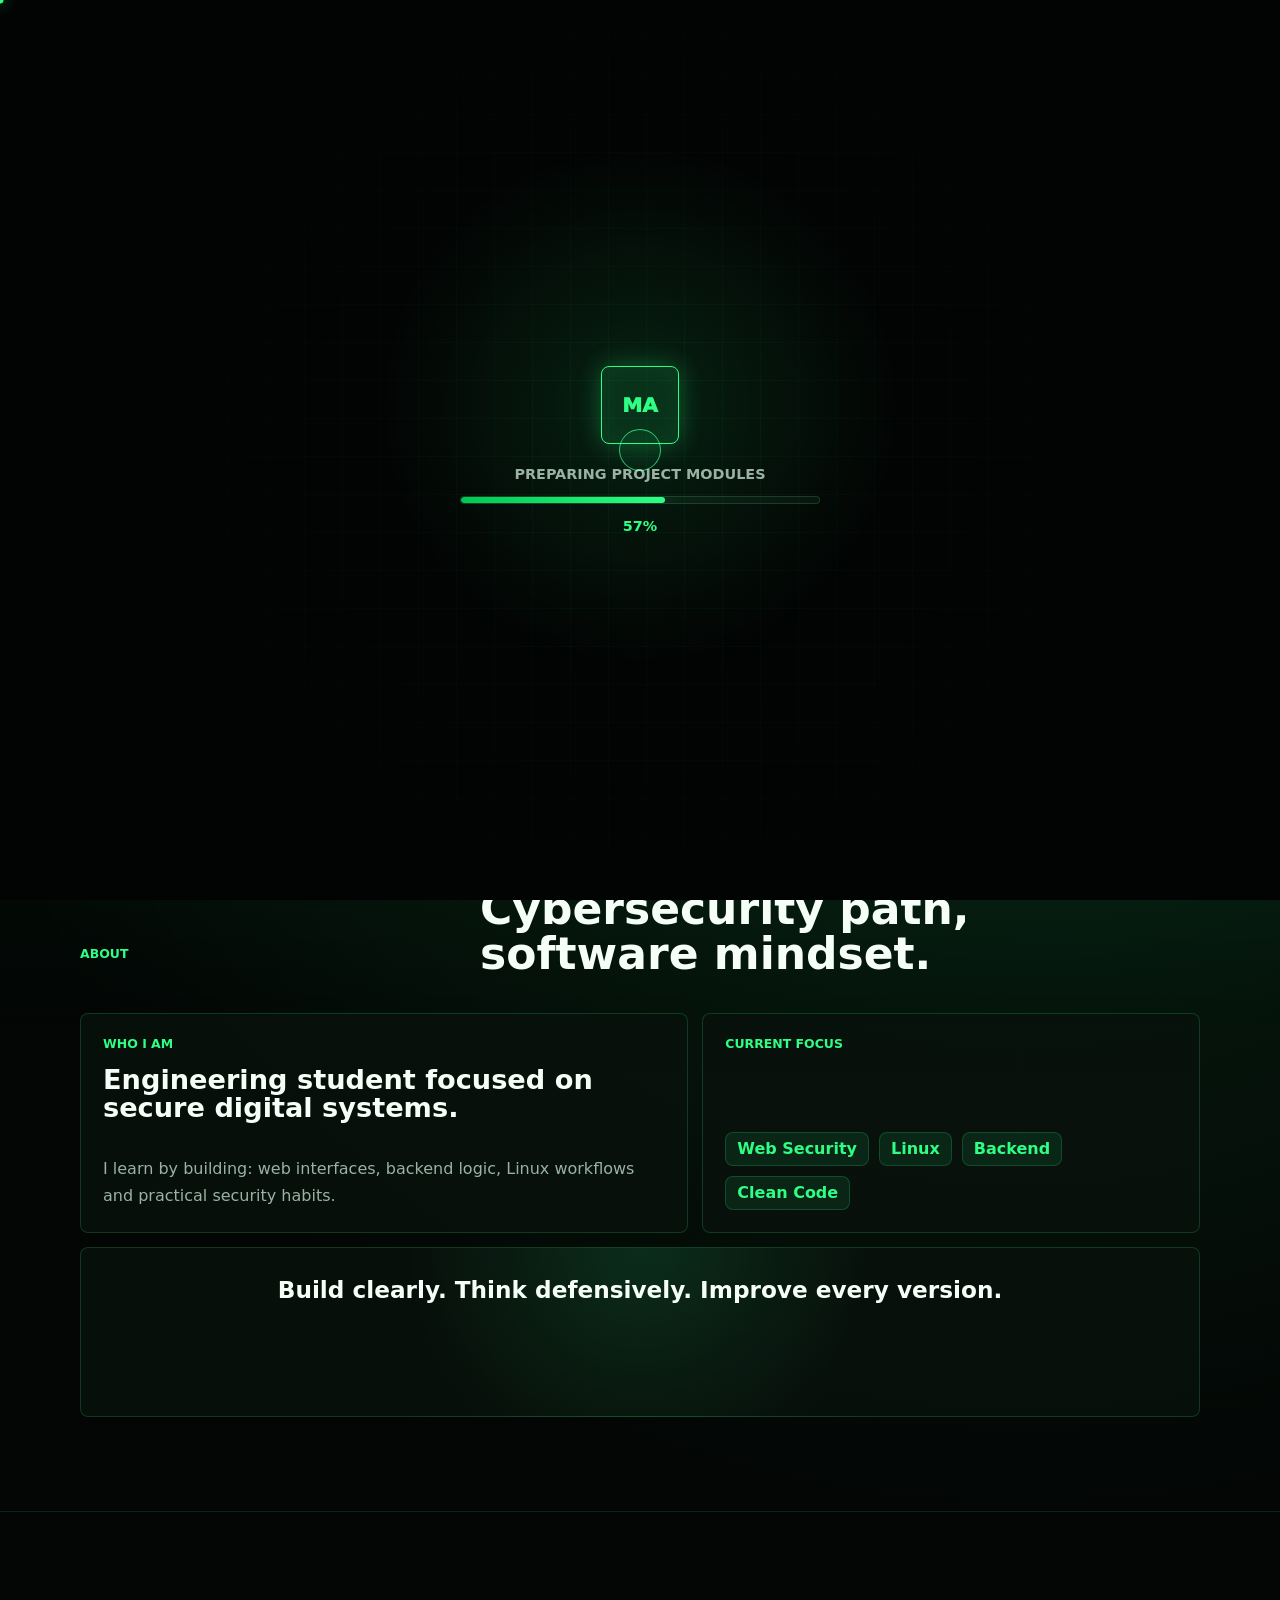
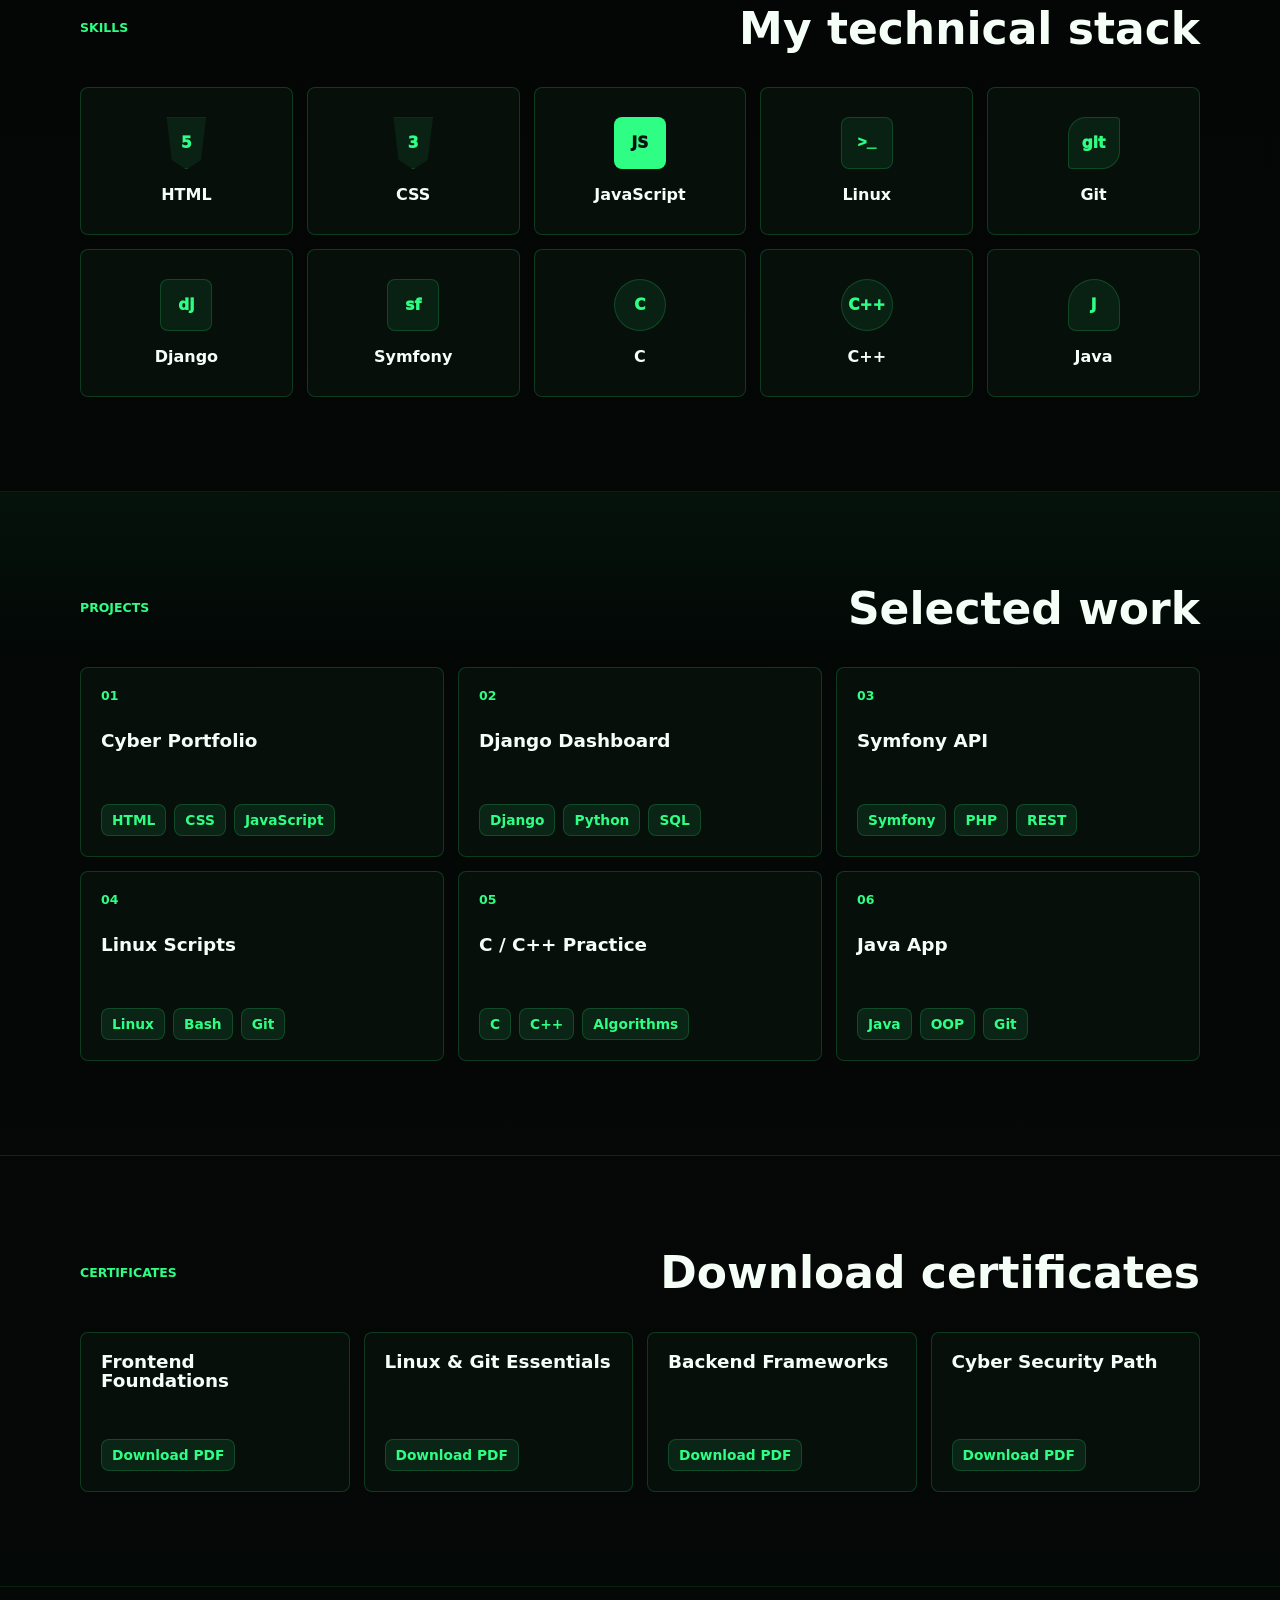
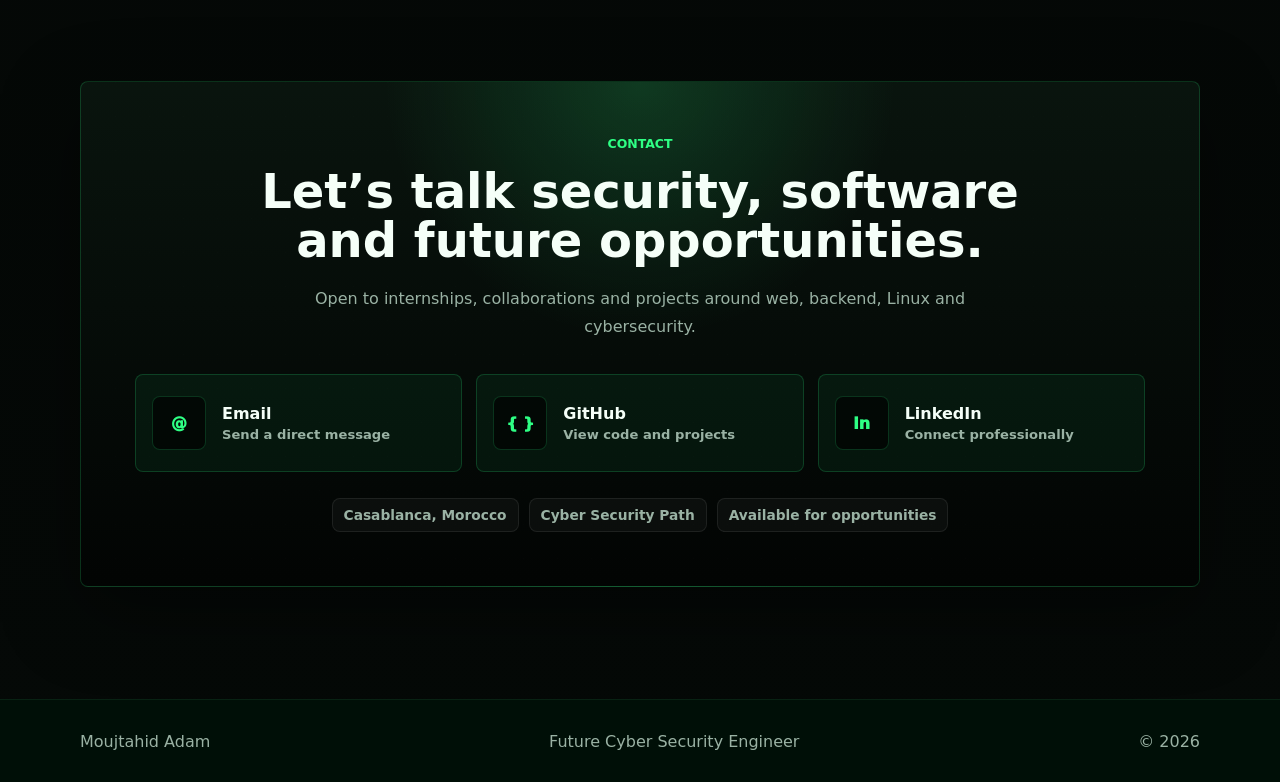
==== index.html @ da718312 "My final portfolio" ====
<!doctype html>
<html lang="en">
  <head>
    <meta charset="utf-8" />
    <meta name="viewport" content="width=device-width, initial-scale=1" />
    <title>Moujtahid Adam | Future Cyber Security Engineer</title>
    <meta
      name="description"
      content="Clean cyber security portfolio for Moujtahid Adam: skills, projects, certificates and contact."
    />
    <meta name="theme-color" content="#020403" />
    <meta property="og:title" content="Moujtahid Adam | Cyber Security Portfolio" />
    <meta
      property="og:description"
      content="Future Cyber Security Engineer focused on web, Linux, backend and clean code."
    />
    <meta property="og:type" content="website" />
    <link rel="preload" as="image" href="assets/profile-moujtahid-adam.png" />
    <link rel="stylesheet" href="styles.css" />
  </head>
  <body>
    <noscript><style>.loader,.cursor-dot,.cursor-ring{display:none}</style></noscript>
    <canvas class="matrix-bg" data-matrix-bg aria-hidden="true"></canvas>
    <canvas class="particle-bg" data-particle-bg aria-hidden="true"></canvas>

    <div class="loader" data-loader>
      <div class="loader-inner">
        <span class="loader-mark">MA</span>
        <p data-loader-message>Initializing secure interface</p>
        <div class="loader-bar" aria-hidden="true">
          <span data-loader-bar></span>
        </div>
        <strong data-loader-count>0%</strong>
      </div>
    </div>

    <div class="cursor-dot" data-cursor-dot aria-hidden="true"></div>
    <div class="cursor-ring" data-cursor-ring aria-hidden="true">
      <span data-cursor-text></span>
    </div>

    <a class="skip-link" href="#main">Skip to content</a>

    <header class="site-header" data-header>
      <nav class="nav shell" aria-label="Main navigation">
        <a class="brand" href="#top" aria-label="Moujtahid Adam home" data-cursor="Home">
          <span class="brand-mark">MA</span>
          <span>Moujtahid Adam</span>
        </a>

        <button
          class="nav-toggle"
          type="button"
          aria-label="Open menu"
          aria-controls="navigation"
          aria-expanded="false"
          data-nav-toggle
        >
          <span></span>
          <span></span>
          <span></span>
        </button>

        <div class="nav-links" id="navigation" data-nav-links>
          <a href="#about" data-cursor="Go">About</a>
          <a href="#skills" data-cursor="Go">Skills</a>
          <a href="#projects" data-cursor="Go">Projects</a>
          <a href="#certificates" data-cursor="Go">Certificates</a>
          <a href="#contact" data-cursor="Go">Contact</a>
        </div>
      </nav>
    </header>

    <main id="main">
      <section class="hero" id="top">
        <div class="hero-noise" aria-hidden="true"></div>
        <div class="shell hero-grid">
          <div class="hero-copy reveal">
            <p class="eyebrow">Cyber Security Portfolio</p>
            <h1>Moujtahid Adam</h1>
            <p class="hero-role">Future Cyber Security Engineer</p>
            <p class="hero-line">
              I build clean web systems and grow my skills in Linux, backend
              engineering and security.
            </p>

            <div class="hero-actions">
              <a class="button primary" href="#projects" data-cursor="View">View Projects</a>
              <a class="button ghost" href="#contact" data-cursor="Talk">Contact Me</a>
            </div>
          </div>

          <aside class="profile-card reveal" aria-label="Profile photo">
            <div class="photo-frame">
              <img
                src="assets/profile-moujtahid-adam.png"
                alt="Professional portrait of Moujtahid Adam"
              />
            </div>
            <div class="status-card">
              <span class="status-dot"></span>
              <span>Available for cyber & web opportunities</span>
            </div>
          </aside>
        </div>
      </section>

      <section class="section about-section" id="about">
        <div class="shell">
          <div class="section-head reveal">
            <p class="eyebrow">About</p>
            <h2>Cybersecurity path, software mindset.</h2>
          </div>

          <div class="about-grid">
            <article class="about-card reveal" data-cursor="About">
              <span class="about-kicker">Who I am</span>
              <h3>Engineering student focused on secure digital systems.</h3>
              <p>
                I learn by building: web interfaces, backend logic, Linux
                workflows and practical security habits.
              </p>
            </article>

            <article class="about-card reveal" data-cursor="Focus">
              <span class="about-kicker">Current focus</span>
              <div class="about-pills">
                <span>Web Security</span>
                <span>Linux</span>
                <span>Backend</span>
                <span>Clean Code</span>
              </div>
            </article>

            <article class="about-card quote-card reveal" data-cursor="Motto">
              <p>Build clearly. Think defensively. Improve every version.</p>
            </article>
          </div>
        </div>
      </section>

      <section class="section" id="skills">
        <div class="shell">
          <div class="section-head reveal">
            <p class="eyebrow">Skills</p>
            <h2>My technical stack</h2>
          </div>

          <div class="skills-grid">
            <article class="skill-card reveal" data-cursor="HTML">
              <span class="tech-icon shield">5</span>
              <strong>HTML</strong>
            </article>
            <article class="skill-card reveal" data-cursor="CSS">
              <span class="tech-icon shield">3</span>
              <strong>CSS</strong>
            </article>
            <article class="skill-card reveal" data-cursor="JS">
              <span class="tech-icon square">JS</span>
              <strong>JavaScript</strong>
            </article>
            <article class="skill-card reveal" data-cursor="Linux">
              <span class="tech-icon terminal">&gt;_</span>
              <strong>Linux</strong>
            </article>
            <article class="skill-card reveal" data-cursor="Git">
              <span class="tech-icon branch">git</span>
              <strong>Git</strong>
            </article>
            <article class="skill-card reveal" data-cursor="Django">
              <span class="tech-icon mono">dj</span>
              <strong>Django</strong>
            </article>
            <article class="skill-card reveal" data-cursor="Symfony">
              <span class="tech-icon mono">sf</span>
              <strong>Symfony</strong>
            </article>
            <article class="skill-card reveal" data-cursor="C">
              <span class="tech-icon circle">C</span>
              <strong>C</strong>
            </article>
            <article class="skill-card reveal" data-cursor="C++">
              <span class="tech-icon circle">C++</span>
              <strong>C++</strong>
            </article>
            <article class="skill-card reveal" data-cursor="Java">
              <span class="tech-icon cup">J</span>
              <strong>Java</strong>
            </article>
          </div>
        </div>
      </section>

      <section class="section projects-section" id="projects">
        <div class="shell">
          <div class="section-head reveal">
            <p class="eyebrow">Projects</p>
            <h2>Selected work</h2>
          </div>

          <div class="projects-grid">
            <article class="project-card reveal" data-cursor="Stack">
              <span class="project-number">01</span>
              <h3>Cyber Portfolio</h3>
              <div class="stack">
                <span>HTML</span>
                <span>CSS</span>
                <span>JavaScript</span>
              </div>
            </article>
            <article class="project-card reveal" data-cursor="Stack">
              <span class="project-number">02</span>
              <h3>Django Dashboard</h3>
              <div class="stack">
                <span>Django</span>
                <span>Python</span>
                <span>SQL</span>
              </div>
            </article>
            <article class="project-card reveal" data-cursor="Stack">
              <span class="project-number">03</span>
              <h3>Symfony API</h3>
              <div class="stack">
                <span>Symfony</span>
                <span>PHP</span>
                <span>REST</span>
              </div>
            </article>
            <article class="project-card reveal" data-cursor="Stack">
              <span class="project-number">04</span>
              <h3>Linux Scripts</h3>
              <div class="stack">
                <span>Linux</span>
                <span>Bash</span>
                <span>Git</span>
              </div>
            </article>
            <article class="project-card reveal" data-cursor="Stack">
              <span class="project-number">05</span>
              <h3>C / C++ Practice</h3>
              <div class="stack">
                <span>C</span>
                <span>C++</span>
                <span>Algorithms</span>
              </div>
            </article>
            <article class="project-card reveal" data-cursor="Stack">
              <span class="project-number">06</span>
              <h3>Java App</h3>
              <div class="stack">
                <span>Java</span>
                <span>OOP</span>
                <span>Git</span>
              </div>
            </article>
          </div>
        </div>
      </section>

      <section class="section" id="certificates">
        <div class="shell">
          <div class="section-head reveal">
            <p class="eyebrow">Certificates</p>
            <h2>Download certificates</h2>
          </div>

          <div class="cert-grid">
            <article class="cert-card reveal">
              <h3>Frontend Foundations</h3>
              <a download href="certificates/frontend-foundations.pdf" data-cursor="PDF">Download PDF</a>
            </article>
            <article class="cert-card reveal">
              <h3>Linux & Git Essentials</h3>
              <a download href="certificates/linux-git-essentials.pdf" data-cursor="PDF">Download PDF</a>
            </article>
            <article class="cert-card reveal">
              <h3>Backend Frameworks</h3>
              <a download href="certificates/backend-frameworks.pdf" data-cursor="PDF">Download PDF</a>
            </article>
            <article class="cert-card reveal">
              <h3>Cyber Security Path</h3>
              <a download href="certificates/cyber-security-path.pdf" data-cursor="PDF">Download PDF</a>
            </article>
          </div>
        </div>
      </section>

      <section class="section contact-section" id="contact">
        <div class="shell">
          <div class="contact-shell reveal">
            <p class="eyebrow">Contact</p>
            <h2>Let’s talk security, software and future opportunities.</h2>
            <p class="contact-text">
              Open to internships, collaborations and projects around web,
              backend, Linux and cybersecurity.
            </p>

            <div class="contact-actions">
              <a class="contact-action" href="mailto:moujtahid.adam@example.com" data-cursor="Mail">
                <span class="contact-icon" aria-hidden="true">@</span>
                <span>
                  Email
                  <small>Send a direct message</small>
                </span>
              </a>
              <a class="contact-action" href="https://github.com/" target="_blank" rel="noreferrer" data-cursor="GitHub">
                <span class="contact-icon" aria-hidden="true">{ }</span>
                <span>
                  GitHub
                  <small>View code and projects</small>
                </span>
              </a>
              <a class="contact-action" href="https://www.linkedin.com/" target="_blank" rel="noreferrer" data-cursor="LinkedIn">
                <span class="contact-icon" aria-hidden="true">in</span>
                <span>
                  LinkedIn
                  <small>Connect professionally</small>
                </span>
              </a>
            </div>

            <div class="contact-notes">
              <span>Casablanca, Morocco</span>
              <span>Cyber Security Path</span>
              <span>Available for opportunities</span>
            </div>
          </div>
        </div>
      </section>
    </main>

    <footer class="footer">
      <div class="shell footer-inner">
        <span>Moujtahid Adam</span>
        <span>Future Cyber Security Engineer</span>
        <span>© <span data-year></span></span>
      </div>
    </footer>

    <script src="script.js"></script>
  </body>
</html>
---- styles.css ----
:root {
  color-scheme: dark;
  --bg: #020403;
  --bg-2: #050907;
  --panel: rgba(9, 18, 13, 0.8);
  --panel-2: rgba(11, 24, 16, 0.95);
  --text: #f5fff8;
  --muted: #9ab2a4;
  --green: #2eff84;
  --green-2: #00c853;
  --line: rgba(46, 255, 132, 0.18);
  --soft: rgba(46, 255, 132, 0.09);
  --radius: 8px;
  --shadow: 0 24px 80px rgba(0, 0, 0, 0.42);
}

* {
  box-sizing: border-box;
}

html {
  scroll-behavior: smooth;
}

body {
  margin: 0;
  font-family:
    Inter, ui-sans-serif, system-ui, -apple-system, BlinkMacSystemFont, "Segoe UI",
    sans-serif;
  background:
    radial-gradient(circle at 80% 10%, rgba(46, 255, 132, 0.14), transparent 30%),
    linear-gradient(180deg, var(--bg), var(--bg-2));
  color: var(--text);
  letter-spacing: 0;
}

body.is-loading {
  overflow: hidden;
}

body.nav-open {
  overflow: hidden;
}

body::before {
  content: "";
  position: fixed;
  inset: 0;
  z-index: -1;
  background:
    linear-gradient(rgba(46, 255, 132, 0.03) 1px, transparent 1px),
    linear-gradient(90deg, rgba(46, 255, 132, 0.03) 1px, transparent 1px);
  background-size: 48px 48px;
  mask-image: linear-gradient(180deg, black, transparent 80%);
}

.matrix-bg,
.particle-bg {
  position: fixed;
  inset: 0;
  width: 100%;
  height: 100%;
  pointer-events: none;
}

.matrix-bg {
  z-index: -3;
  opacity: 0.2;
}

.particle-bg {
  z-index: -2;
  opacity: 0.48;
}

body::after {
  content: "";
  position: fixed;
  inset: 0;
  z-index: 20;
  pointer-events: none;
  background: linear-gradient(
    to bottom,
    transparent 0%,
    rgba(46, 255, 132, 0.032) 50%,
    transparent 100%
  );
  background-size: 100% 7px;
  opacity: 0.28;
  animation: pageScan 9s linear infinite;
}

img {
  display: block;
  max-width: 100%;
}

a {
  color: inherit;
  text-decoration: none;
}

button,
input,
textarea {
  font: inherit;
}

button {
  cursor: pointer;
}

.loader {
  position: fixed;
  inset: 0;
  z-index: 200;
  display: grid;
  place-items: center;
  background:
    radial-gradient(circle at 50% 45%, rgba(46, 255, 132, 0.12), transparent 32%),
    #020403;
  transition:
    opacity 620ms ease,
    visibility 620ms ease,
    transform 620ms ease;
}

.loader::before {
  content: "";
  position: absolute;
  inset: 0;
  background:
    linear-gradient(rgba(46, 255, 132, 0.045) 1px, transparent 1px),
    linear-gradient(90deg, rgba(46, 255, 132, 0.045) 1px, transparent 1px);
  background-size: 38px 38px;
  mask-image: radial-gradient(circle, black 0%, transparent 72%);
}

.loader-inner {
  position: relative;
  width: min(360px, calc(100% - 40px));
  display: grid;
  justify-items: center;
  gap: 14px;
  color: var(--text);
}

.loader-mark {
  width: 78px;
  height: 78px;
  display: grid;
  place-items: center;
  border: 1px solid var(--green);
  border-radius: var(--radius);
  color: var(--green);
  background: rgba(46, 255, 132, 0.08);
  box-shadow:
    0 0 24px rgba(46, 255, 132, 0.28),
    inset 0 0 28px rgba(46, 255, 132, 0.08);
  font-size: 1.25rem;
  font-weight: 950;
}

.loader-inner p {
  margin: 8px 0 0;
  color: var(--muted);
  font-size: 0.9rem;
  font-weight: 800;
  text-transform: uppercase;
}

.loader-bar {
  width: 100%;
  height: 8px;
  overflow: hidden;
  border: 1px solid var(--line);
  border-radius: 99px;
  background: rgba(255, 255, 255, 0.04);
}

.loader-bar span {
  width: 0;
  height: 100%;
  display: block;
  border-radius: inherit;
  background: linear-gradient(90deg, var(--green-2), var(--green));
  box-shadow: 0 0 24px rgba(46, 255, 132, 0.42);
  transition: width 120ms ease;
}

.loader-inner strong {
  color: var(--green);
  font-size: 0.9rem;
}

body.is-loaded .loader {
  opacity: 0;
  visibility: hidden;
  transform: translateY(-14px);
  pointer-events: none;
}

.cursor-dot,
.cursor-ring {
  position: fixed;
  left: 0;
  top: 0;
  z-index: 220;
  pointer-events: none;
  opacity: 0;
  transform: translate(-50%, -50%);
}

.cursor-dot {
  width: 7px;
  height: 7px;
  border-radius: 50%;
  background: var(--green);
  box-shadow: 0 0 16px rgba(46, 255, 132, 0.74);
}

.cursor-ring {
  width: 42px;
  height: 42px;
  display: grid;
  place-items: center;
  border: 1px solid rgba(46, 255, 132, 0.72);
  border-radius: 50%;
  color: #001006;
  background: rgba(46, 255, 132, 0.04);
  mix-blend-mode: screen;
  transition:
    width 180ms ease,
    height 180ms ease,
    background 180ms ease,
    opacity 180ms ease;
}

.cursor-trail {
  position: fixed;
  z-index: 219;
  width: 10px;
  height: 10px;
  border-radius: 50%;
  background: rgba(46, 255, 132, 0.22);
  pointer-events: none;
  transform: translate(-50%, -50%);
  animation: cursorTrail 620ms linear forwards;
}

.cursor-ring span {
  opacity: 0;
  color: var(--green);
  font-size: 0.62rem;
  font-weight: 950;
  text-transform: uppercase;
}

body.cursor-ready .cursor-dot,
body.cursor-ready .cursor-ring {
  opacity: 1;
}

body.cursor-active .cursor-ring {
  width: 72px;
  height: 72px;
  background: rgba(46, 255, 132, 0.09);
}

body.cursor-active .cursor-ring span {
  opacity: 1;
}

body.cursor-hidden .cursor-dot,
body.cursor-hidden .cursor-ring {
  opacity: 0;
}

.skip-link {
  position: fixed;
  top: 14px;
  left: 14px;
  z-index: 100;
  transform: translateY(-150%);
  border: 1px solid var(--green);
  border-radius: var(--radius);
  background: var(--green);
  color: #001006;
  padding: 10px 14px;
  font-weight: 800;
}

.skip-link:focus {
  transform: translateY(0);
}

.shell {
  width: min(1120px, calc(100% - 40px));
  margin: 0 auto;
}

.site-header {
  position: fixed;
  inset: 0 0 auto;
  z-index: 50;
  border-bottom: 1px solid transparent;
  transition:
    background 180ms ease,
    border-color 180ms ease,
    backdrop-filter 180ms ease;
}

.site-header.scrolled {
  border-color: var(--line);
  background: rgba(2, 4, 3, 0.82);
  backdrop-filter: blur(16px);
}

.nav {
  min-height: 72px;
  display: flex;
  align-items: center;
  justify-content: space-between;
  gap: 24px;
}

.brand {
  display: inline-flex;
  align-items: center;
  gap: 10px;
  position: relative;
  z-index: 60;
  font-weight: 900;
}

.brand-mark {
  width: 42px;
  height: 42px;
  display: inline-grid;
  place-items: center;
  border: 1px solid var(--green);
  border-radius: var(--radius);
  color: var(--green);
  background: var(--soft);
  box-shadow: 0 0 28px rgba(46, 255, 132, 0.18);
}

.nav-links {
  display: flex;
  align-items: center;
  gap: 24px;
  position: relative;
  z-index: 60;
  color: var(--muted);
  font-size: 0.94rem;
}

.nav-links a {
  min-height: 38px;
  display: inline-flex;
  align-items: center;
  border-bottom: 1px solid transparent;
}

.nav-links a:hover,
.nav-links a.active {
  color: var(--green);
  border-color: var(--green);
}

.nav-toggle {
  display: none;
  position: relative;
  z-index: 70;
  width: 44px;
  height: 44px;
  border: 1px solid var(--line);
  border-radius: var(--radius);
  background: var(--soft);
}

.nav-toggle span {
  width: 18px;
  height: 2px;
  display: block;
  margin: 4px auto;
  background: var(--green);
  transition:
    transform 180ms ease,
    opacity 180ms ease;
}

.nav-toggle[aria-expanded="true"] span:nth-child(1) {
  transform: translateY(6px) rotate(45deg);
}

.nav-toggle[aria-expanded="true"] span:nth-child(2) {
  opacity: 0;
}

.nav-toggle[aria-expanded="true"] span:nth-child(3) {
  transform: translateY(-6px) rotate(-45deg);
}

.hero {
  position: relative;
  min-height: 88svh;
  display: flex;
  align-items: center;
  overflow: hidden;
  border-bottom: 1px solid var(--line);
}

.hero-noise {
  position: absolute;
  inset: 0;
  background:
    linear-gradient(115deg, rgba(46, 255, 132, 0.09), transparent 36%),
    repeating-linear-gradient(
      90deg,
      rgba(46, 255, 132, 0.035) 0,
      rgba(46, 255, 132, 0.035) 1px,
      transparent 1px,
      transparent 90px
    );
  pointer-events: none;
}

.hero-grid {
  position: relative;
  display: grid;
  grid-template-columns: minmax(0, 1fr) minmax(300px, 420px);
  align-items: center;
  gap: 62px;
  padding: 116px 0 58px;
}

.eyebrow {
  margin: 0 0 16px;
  color: var(--green);
  font-size: 0.78rem;
  font-weight: 900;
  text-transform: uppercase;
}

h1,
h2,
h3,
p {
  overflow-wrap: anywhere;
}

h1,
h2,
h3 {
  margin: 0;
  line-height: 1.03;
  letter-spacing: 0;
}

h1 {
  max-width: 760px;
  font-size: 5rem;
  font-weight: 950;
}

h2 {
  max-width: 720px;
  font-size: 2.75rem;
}

h3 {
  font-size: 1.15rem;
}

.hero-role {
  margin: 14px 0 0;
  color: var(--green);
  font-size: 1.45rem;
  font-weight: 900;
}

.hero-line {
  max-width: 590px;
  margin: 24px 0 0;
  color: var(--muted);
  font-size: 1.08rem;
  line-height: 1.72;
}

.hero-actions {
  display: flex;
  flex-wrap: wrap;
  gap: 12px;
  margin-top: 34px;
}

.button {
  min-height: 48px;
  display: inline-flex;
  align-items: center;
  justify-content: center;
  border: 1px solid var(--line);
  border-radius: var(--radius);
  padding: 0 18px;
  font-weight: 900;
  transition:
    transform 180ms ease,
    border-color 180ms ease,
    box-shadow 180ms ease;
}

.button:hover {
  transform: translateY(-2px);
  box-shadow: 0 0 26px rgba(46, 255, 132, 0.22);
}

.button.primary {
  border-color: var(--green);
  background: var(--green);
  color: #001006;
}

.button.ghost {
  color: var(--green);
  background: var(--soft);
}

.profile-card {
  position: relative;
}

.photo-frame {
  position: relative;
  overflow: hidden;
  border: 1px solid rgba(46, 255, 132, 0.32);
  border-radius: var(--radius);
  background: var(--panel);
  box-shadow: var(--shadow);
  aspect-ratio: 1 / 1.1;
}

.photo-frame::after {
  content: "";
  position: absolute;
  inset: 0;
  background: linear-gradient(180deg, transparent, rgba(46, 255, 132, 0.09));
  mix-blend-mode: screen;
  pointer-events: none;
}

.photo-frame::before {
  content: "";
  position: absolute;
  inset: -40% 0 auto;
  height: 36%;
  background: linear-gradient(180deg, transparent, rgba(46, 255, 132, 0.28), transparent);
  transform: translateY(-100%);
  animation: scanPhoto 5s ease-in-out infinite;
  pointer-events: none;
}

.photo-frame img {
  width: 100%;
  height: 100%;
  object-fit: cover;
}

.status-card {
  min-height: 54px;
  display: flex;
  align-items: center;
  gap: 10px;
  width: min(92%, 360px);
  margin: -28px auto 0;
  position: relative;
  border: 1px solid var(--line);
  border-radius: var(--radius);
  background: rgba(2, 4, 3, 0.9);
  color: var(--muted);
  padding: 0 14px;
  backdrop-filter: blur(14px);
}

.status-dot {
  width: 10px;
  height: 10px;
  flex: 0 0 auto;
  border-radius: 50%;
  background: var(--green);
  box-shadow: 0 0 18px var(--green);
}

.section {
  padding: 94px 0;
  border-bottom: 1px solid rgba(46, 255, 132, 0.1);
}

.about-section {
  background: linear-gradient(180deg, rgba(46, 255, 132, 0.035), transparent 34%);
}

.section-head {
  display: flex;
  align-items: end;
  justify-content: space-between;
  gap: 28px;
  margin-bottom: 36px;
}

.about-grid {
  display: grid;
  grid-template-columns: 1.1fr 0.9fr;
  gap: 14px;
}

.about-card {
  min-height: 220px;
  display: flex;
  flex-direction: column;
  justify-content: space-between;
  border: 1px solid var(--line);
  border-radius: var(--radius);
  background: var(--panel);
  padding: 22px;
  position: relative;
  overflow: hidden;
  transition:
    transform 180ms ease,
    border-color 180ms ease,
    background 180ms ease;
}

.about-card:hover {
  transform: translateY(-4px);
  border-color: rgba(46, 255, 132, 0.48);
  background: var(--panel-2);
}

.about-card::before {
  content: "";
  position: absolute;
  inset: 0;
  background: linear-gradient(135deg, rgba(46, 255, 132, 0.13), transparent 52%);
  opacity: 0;
  transition: opacity 180ms ease;
}

.about-card:hover::before {
  opacity: 1;
}

.about-card > * {
  position: relative;
  z-index: 1;
}

.about-kicker {
  color: var(--green);
  font-size: 0.78rem;
  font-weight: 900;
  text-transform: uppercase;
}

.about-card h3 {
  max-width: 620px;
  font-size: 1.7rem;
}

.about-card p {
  margin: 18px 0 0;
  color: var(--muted);
  line-height: 1.7;
}

.about-pills {
  display: flex;
  flex-wrap: wrap;
  gap: 10px;
}

.about-pills span {
  min-height: 34px;
  display: inline-flex;
  align-items: center;
  border: 1px solid var(--line);
  border-radius: var(--radius);
  padding: 0 11px;
  color: var(--green);
  background: var(--soft);
  font-weight: 800;
}

.quote-card {
  min-height: 170px;
  grid-column: 1 / -1;
  align-items: center;
  text-align: center;
  background:
    radial-gradient(circle at top, rgba(46, 255, 132, 0.12), transparent 40%),
    var(--panel);
}

.quote-card p {
  max-width: 760px;
  margin: 0;
  color: var(--text);
  font-size: 1.45rem;
  font-weight: 900;
}

.skills-grid {
  display: grid;
  grid-template-columns: repeat(5, 1fr);
  gap: 14px;
}

.skill-card {
  min-height: 148px;
  display: grid;
  align-content: center;
  justify-items: center;
  gap: 16px;
  border: 1px solid var(--line);
  border-radius: var(--radius);
  background: var(--panel);
  position: relative;
  overflow: hidden;
  transition:
    transform 180ms ease,
    border-color 180ms ease,
    background 180ms ease;
}

.skill-card::before,
.project-card::before,
.cert-card::before {
  content: "";
  position: absolute;
  inset: 0;
  background: linear-gradient(135deg, rgba(46, 255, 132, 0.14), transparent 46%);
  opacity: 0;
  transition: opacity 180ms ease;
}

.skill-card > *,
.project-card > *,
.cert-card > * {
  position: relative;
  z-index: 1;
}

.skill-card:hover {
  transform: translateY(-4px);
  border-color: rgba(46, 255, 132, 0.48);
  background: var(--panel-2);
}

.skill-card:hover::before,
.project-card:hover::before,
.cert-card:hover::before {
  opacity: 1;
}

.tech-icon {
  width: 52px;
  height: 52px;
  display: inline-grid;
  place-items: center;
  border: 1px solid var(--line);
  border-radius: var(--radius);
  color: var(--green);
  background: rgba(46, 255, 132, 0.08);
  font-weight: 950;
  font-size: 0.96rem;
}

.tech-icon.shield {
  clip-path: polygon(12% 0, 88% 0, 78% 82%, 50% 100%, 22% 82%);
  border-radius: 0;
}

.tech-icon.square {
  color: #0c130f;
  background: var(--green);
}

.tech-icon.terminal {
  font-family: ui-monospace, SFMono-Regular, Menlo, Monaco, Consolas, monospace;
}

.tech-icon.branch {
  border-radius: 18px 4px 18px 4px;
}

.tech-icon.circle {
  border-radius: 50%;
}

.tech-icon.cup {
  border-radius: 50% 50% 8px 8px;
}

.projects-section {
  background: linear-gradient(180deg, rgba(46, 255, 132, 0.05), transparent 28%);
}

.projects-grid {
  display: grid;
  grid-template-columns: repeat(3, 1fr);
  gap: 14px;
}

.project-card,
.cert-card,
.contact-form {
  border: 1px solid var(--line);
  border-radius: var(--radius);
  background: var(--panel);
}

.project-card {
  min-height: 190px;
  display: flex;
  flex-direction: column;
  justify-content: space-between;
  position: relative;
  overflow: hidden;
  padding: 20px;
  transition:
    transform 180ms ease,
    border-color 180ms ease,
    background 180ms ease;
}

.project-card:hover,
.cert-card:hover {
  transform: translateY(-4px);
  border-color: rgba(46, 255, 132, 0.48);
  background: var(--panel-2);
}

.project-number {
  color: var(--green);
  font-size: 0.78rem;
  font-weight: 900;
}

.stack {
  display: flex;
  flex-wrap: wrap;
  gap: 8px;
  margin-top: 24px;
}

.stack span,
.contact-links a,
.cert-card a {
  min-height: 32px;
  display: inline-flex;
  align-items: center;
  border: 1px solid var(--line);
  border-radius: var(--radius);
  padding: 0 10px;
  color: var(--green);
  background: var(--soft);
  font-size: 0.86rem;
  font-weight: 800;
}

.cert-grid {
  display: grid;
  grid-template-columns: repeat(4, 1fr);
  gap: 14px;
}

.cert-card {
  min-height: 160px;
  display: flex;
  flex-direction: column;
  justify-content: space-between;
  position: relative;
  overflow: hidden;
  padding: 20px;
  transition:
    transform 180ms ease,
    border-color 180ms ease,
    background 180ms ease;
}

.cert-card a {
  width: fit-content;
}

.contact-section {
  padding-bottom: 112px;
}

.contact-shell {
  position: relative;
  overflow: hidden;
  border: 1px solid var(--line);
  border-radius: var(--radius);
  background:
    radial-gradient(circle at top center, rgba(46, 255, 132, 0.16), transparent 34%),
    linear-gradient(180deg, rgba(10, 22, 15, 0.92), rgba(2, 4, 3, 0.96));
  box-shadow: var(--shadow);
  padding: 54px;
  text-align: center;
}

.contact-shell::before {
  content: "";
  position: absolute;
  inset: 0;
  background:
    linear-gradient(90deg, rgba(255, 255, 255, 0.035) 1px, transparent 1px),
    linear-gradient(rgba(255, 255, 255, 0.035) 1px, transparent 1px);
  background-size: 34px 34px;
  opacity: 0.18;
  pointer-events: none;
}

.contact-shell > * {
  position: relative;
  z-index: 1;
}

.contact-shell h2 {
  margin: 0 auto;
  max-width: 820px;
  font-size: 3rem;
}

.contact-text {
  max-width: 680px;
  margin: 20px auto 0;
  color: var(--muted);
  line-height: 1.72;
}

.contact-actions {
  display: grid;
  grid-template-columns: repeat(3, 1fr);
  gap: 14px;
  margin-top: 34px;
}

.contact-action {
  min-height: 98px;
  display: flex;
  align-items: center;
  gap: 16px;
  border: 1px solid var(--line);
  border-radius: var(--radius);
  background: rgba(46, 255, 132, 0.06);
  padding: 16px;
  text-align: left;
  transition:
    transform 180ms ease,
    border-color 180ms ease,
    background 180ms ease;
}

.contact-action:hover {
  transform: translateY(-4px);
  border-color: rgba(46, 255, 132, 0.48);
  background: rgba(46, 255, 132, 0.12);
}

.contact-icon {
  width: 54px;
  height: 54px;
  flex: 0 0 auto;
  display: grid;
  place-items: center;
  border: 1px solid var(--line);
  border-radius: var(--radius);
  color: var(--green);
  background: rgba(2, 4, 3, 0.78);
  font-weight: 950;
}

.contact-action span:last-child {
  display: grid;
  gap: 4px;
  color: var(--text);
  font-weight: 900;
}

.contact-action small {
  color: var(--muted);
  font-size: 0.82rem;
  font-weight: 700;
}

.contact-notes {
  display: flex;
  flex-wrap: wrap;
  justify-content: center;
  gap: 10px;
  margin-top: 26px;
}

.contact-notes span {
  min-height: 34px;
  display: inline-flex;
  align-items: center;
  border: 1px solid rgba(255, 255, 255, 0.08);
  border-radius: var(--radius);
  padding: 0 11px;
  color: var(--muted);
  background: rgba(255, 255, 255, 0.035);
  font-size: 0.86rem;
  font-weight: 800;
}

.footer {
  color: var(--muted);
  background: #000f07;
}

.footer-inner {
  min-height: 82px;
  display: flex;
  align-items: center;
  justify-content: space-between;
  gap: 18px;
}

.reveal {
  opacity: 1;
  transform: none;
}

.js .reveal {
  opacity: 0;
  transform: translateY(26px);
  filter: blur(8px);
  transition:
    opacity 520ms ease,
    transform 520ms ease,
    filter 520ms ease;
}

.js .reveal.is-visible {
  opacity: 1;
  transform: translateY(0);
  filter: blur(0);
}

@keyframes scanPhoto {
  0%,
  58% {
    transform: translateY(-120%);
  }
  74% {
    transform: translateY(360%);
  }
  100% {
    transform: translateY(360%);
  }
}

@keyframes pageScan {
  from {
    transform: translateY(-100%);
  }
  to {
    transform: translateY(100%);
  }
}

@keyframes cursorTrail {
  to {
    opacity: 0;
    transform: translate(-50%, -50%) scale(0.22);
  }
}

@media (prefers-reduced-motion: reduce) {
  *,
  *::before,
  *::after {
    animation-duration: 1ms !important;
    scroll-behavior: auto !important;
    transition-duration: 1ms !important;
  }

  .photo-frame::before {
    animation: none;
  }

  body::after {
    animation: none;
  }
}

@media (hover: hover) and (pointer: fine) {
  body.cursor-ready,
  body.cursor-ready a,
  body.cursor-ready button {
    cursor: none;
  }

  body.cursor-ready input,
  body.cursor-ready textarea {
    cursor: text;
  }
}

@media (max-width: 940px) {
  .nav-toggle {
    display: block;
  }

  .nav-links {
    position: fixed;
    inset: 0;
    display: grid;
    align-content: center;
    justify-items: center;
    gap: 18px;
    background: rgba(2, 4, 3, 0.96);
    opacity: 0;
    pointer-events: none;
    visibility: hidden;
    transform: translateY(-12px);
    transition:
      opacity 180ms ease,
      transform 180ms ease,
      visibility 180ms ease;
  }

  .nav-links.is-open {
    opacity: 1;
    pointer-events: auto;
    visibility: visible;
    transform: translateY(0);
  }

  .nav-links a {
    color: var(--text);
    font-size: 1.35rem;
  }

  .hero-grid {
    grid-template-columns: 1fr;
    gap: 34px;
  }

  h1 {
    font-size: 4rem;
  }

  h2 {
    font-size: 2.3rem;
  }

  .profile-card {
    max-width: 440px;
  }

  .skills-grid,
  .projects-grid,
  .cert-grid {
    grid-template-columns: repeat(2, 1fr);
  }

  .about-grid,
  .contact-actions {
    grid-template-columns: 1fr;
  }
}

@media (max-width: 640px) {
  .shell {
    width: min(100% - 28px, 1120px);
  }

  .nav {
    min-height: 64px;
  }

  .hero {
    min-height: 84svh;
  }

  .hero-grid {
    padding: 94px 0 44px;
  }

  h1 {
    font-size: 2.9rem;
  }

  h2 {
    font-size: 1.95rem;
  }

  .hero-role {
    font-size: 1.12rem;
  }

  .hero-actions,
  .button {
    width: 100%;
  }

  .section {
    padding: 72px 0;
  }

  .section-head {
    display: block;
  }

  .contact-shell {
    padding: 32px 18px;
  }

  .contact-shell h2 {
    font-size: 2rem;
  }

  .skills-grid,
  .projects-grid,
  .cert-grid {
    grid-template-columns: 1fr;
  }

  .skill-card {
    min-height: 118px;
  }

  .project-card,
  .cert-card {
    min-height: 148px;
  }

  .footer-inner {
    min-height: 112px;
    align-items: flex-start;
    justify-content: center;
    flex-direction: column;
  }
}
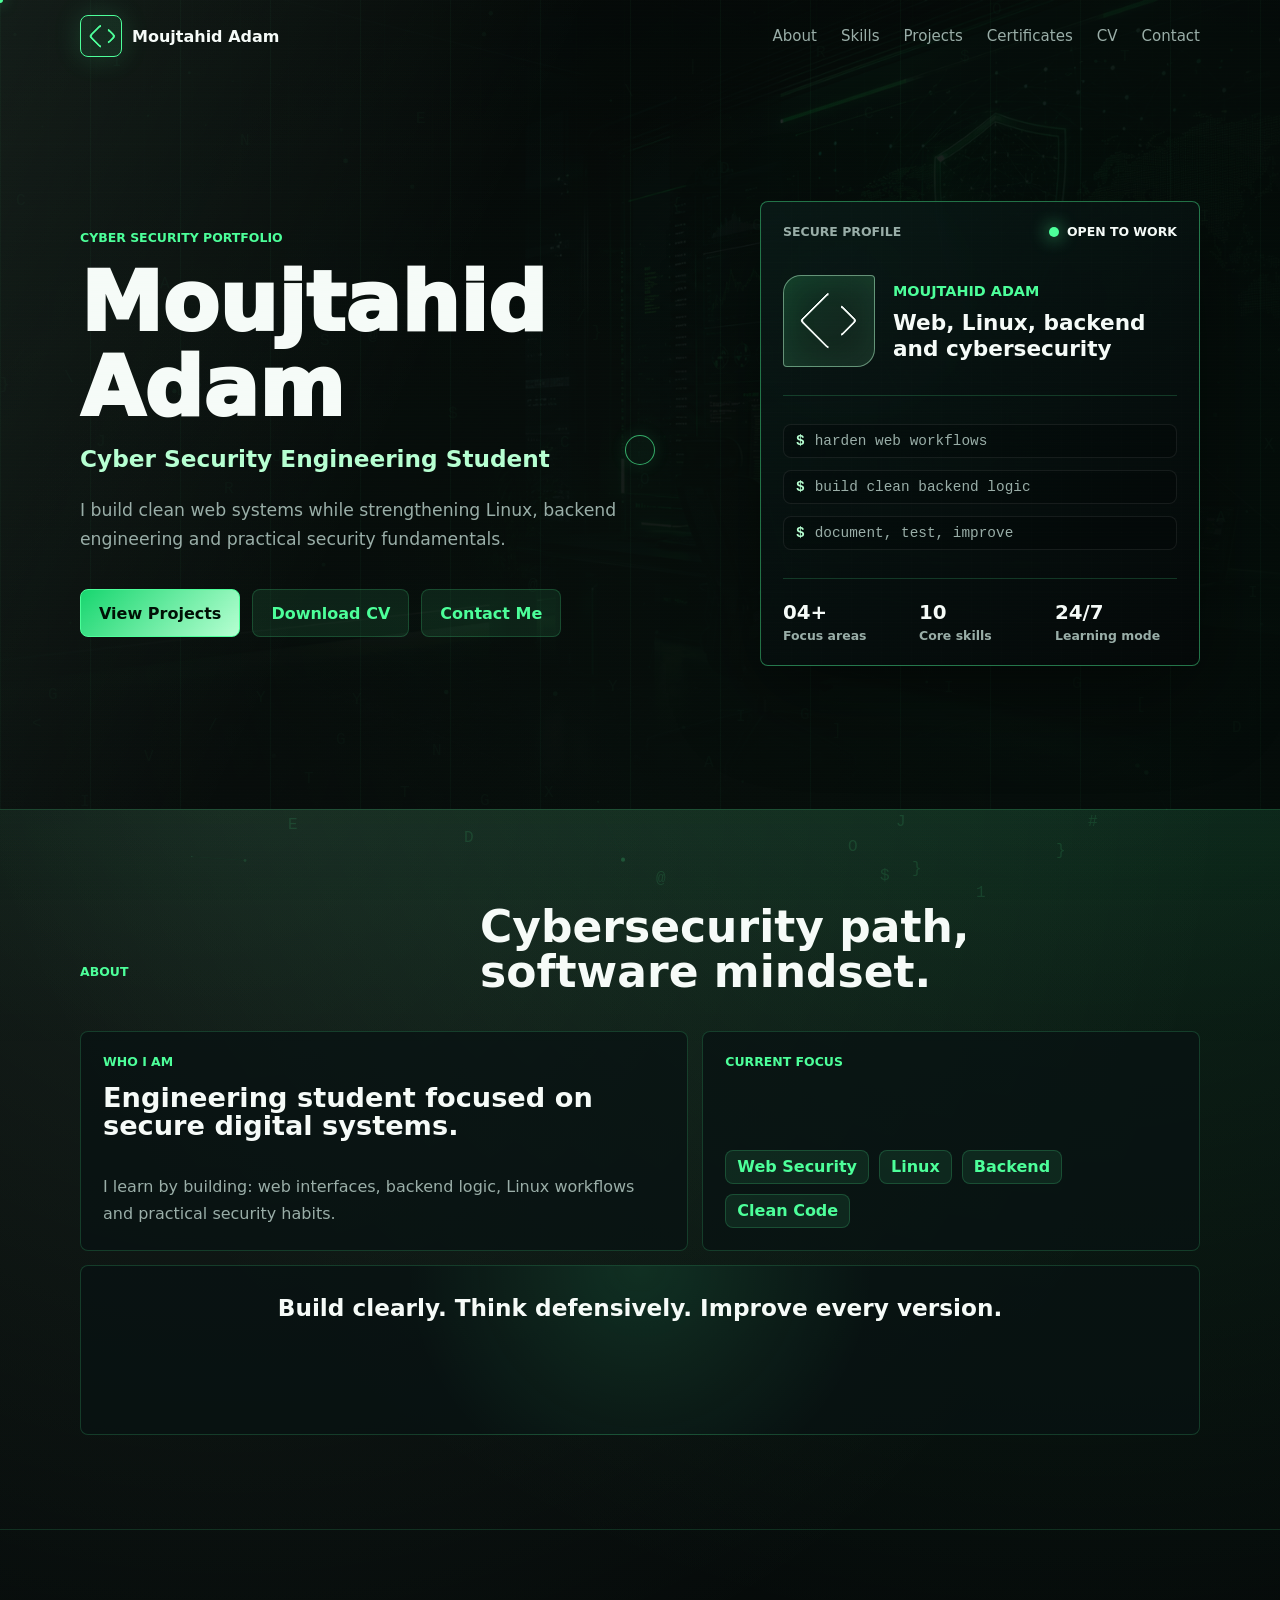
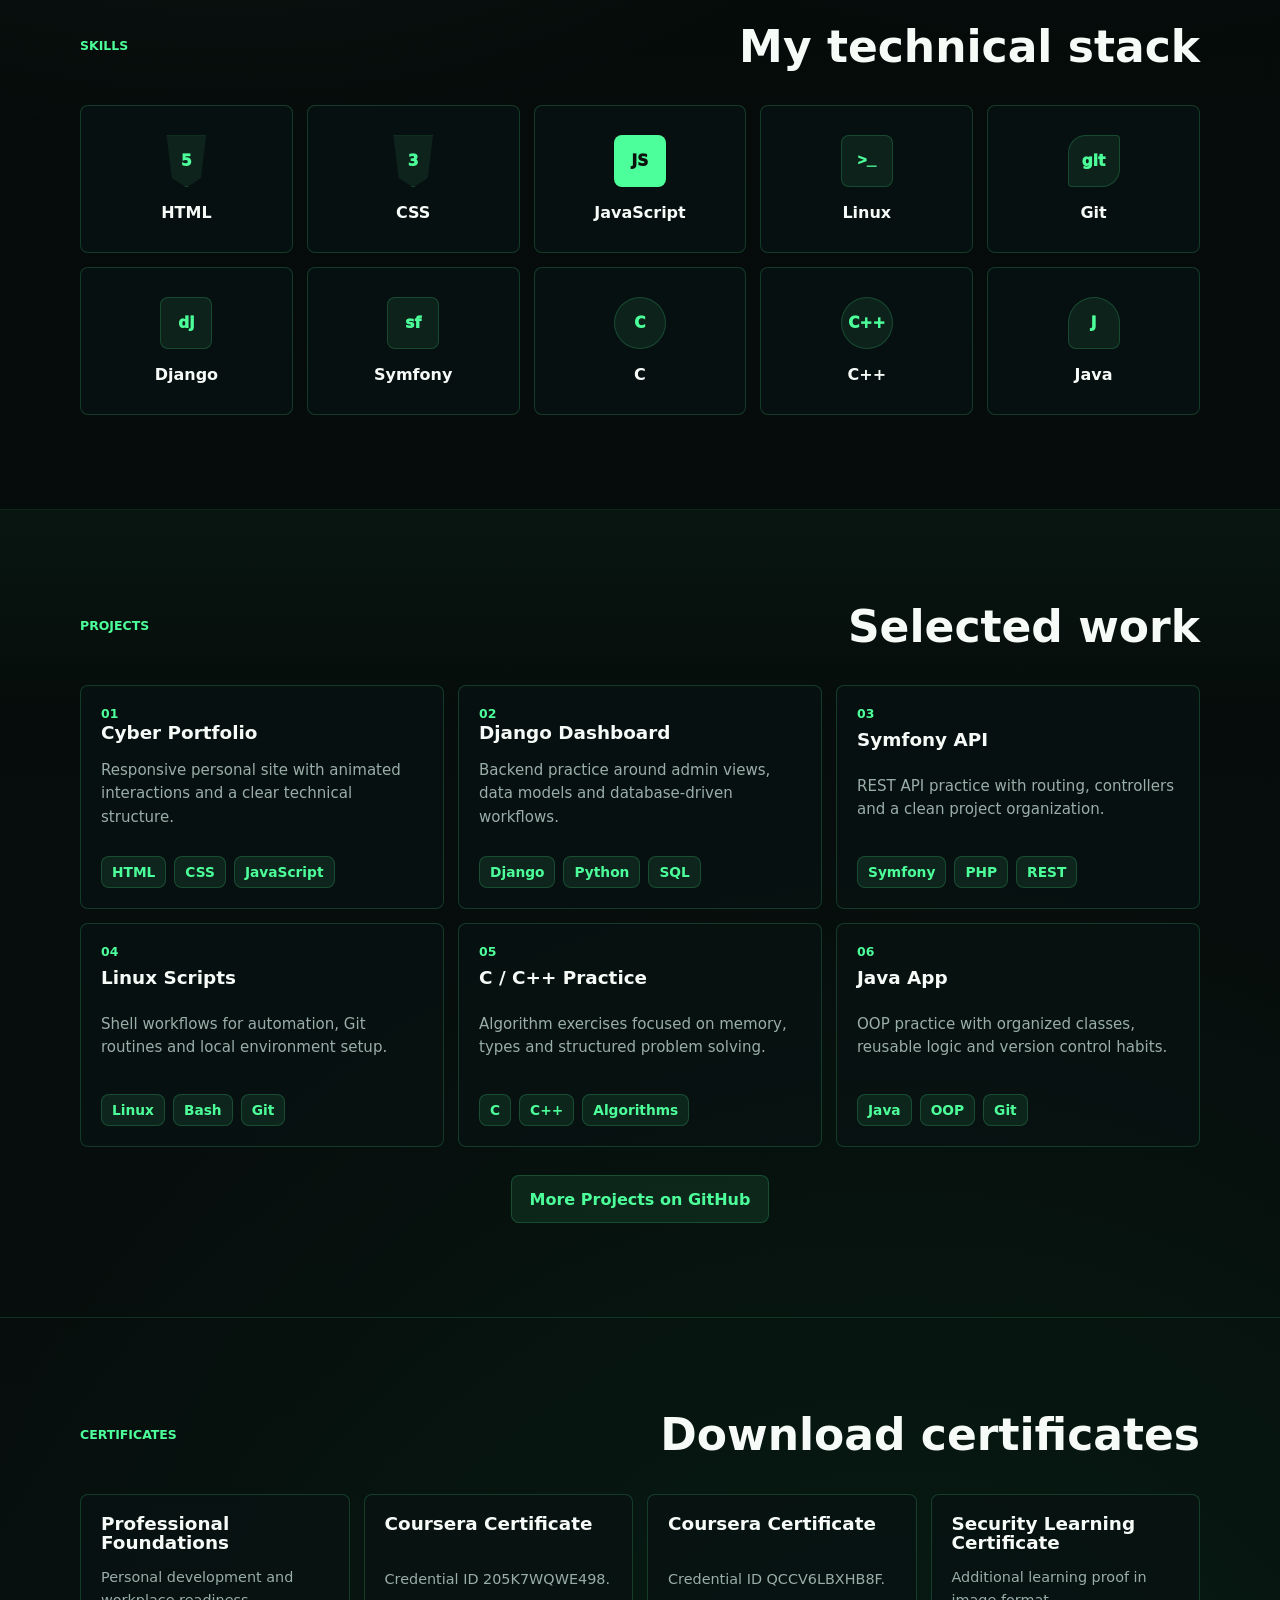
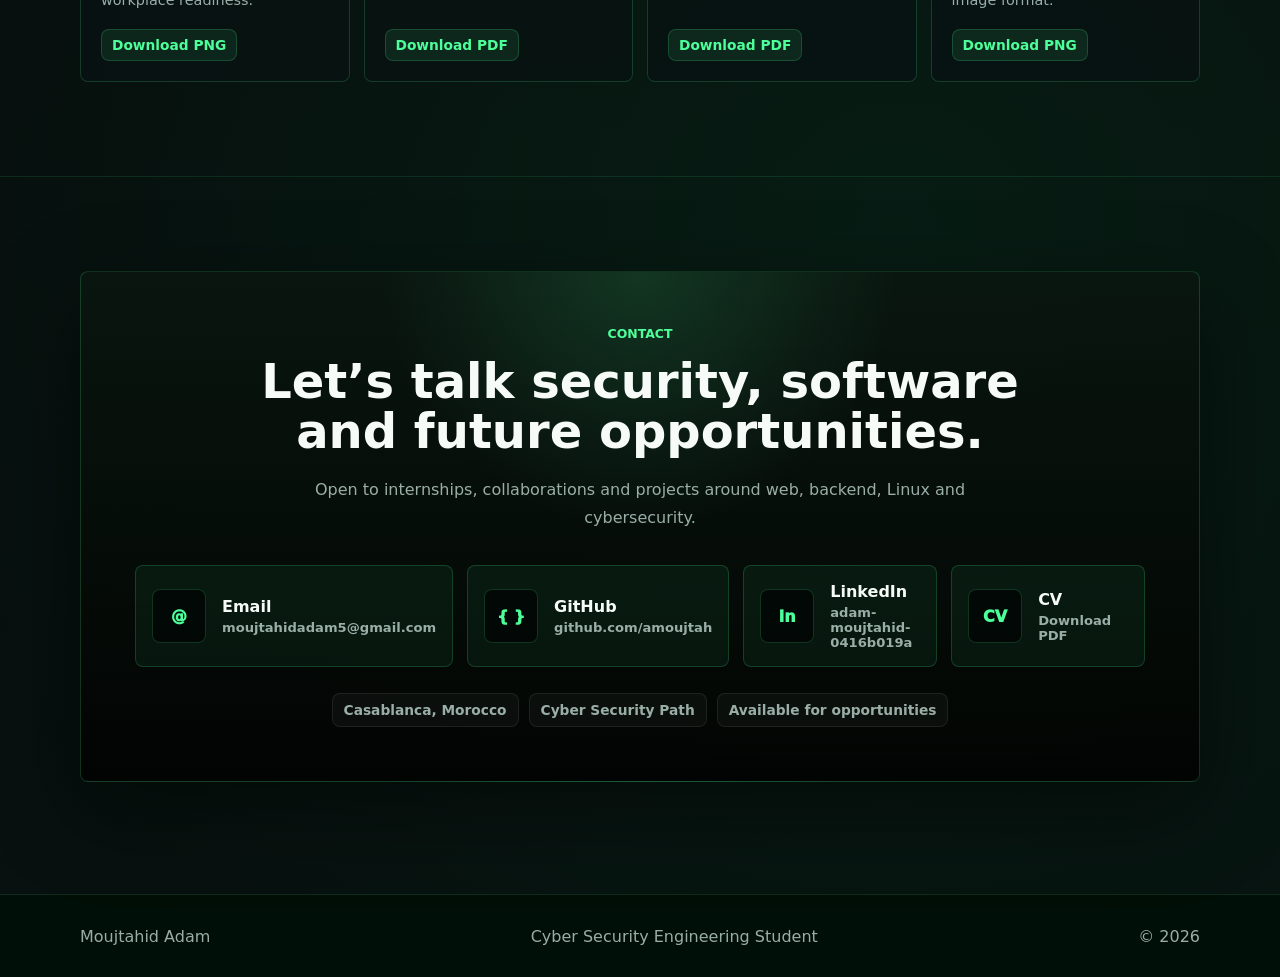
==== commit 386c582c: "My First Portfolio" ====
--- a/index.html
+++ b/index.html
@@ -3,19 +3,19 @@
   <head>
     <meta charset="utf-8" />
     <meta name="viewport" content="width=device-width, initial-scale=1" />
-    <title>Moujtahid Adam | Future Cyber Security Engineer</title>
+    <title>Moujtahid Adam | Cyber Security Portfolio</title>
     <meta
       name="description"
-      content="Clean cyber security portfolio for Moujtahid Adam: skills, projects, certificates and contact."
+      content="Professional cyber security portfolio for Moujtahid Adam: skills, projects, certificates and contact."
     />
-    <meta name="theme-color" content="#020403" />
+    <meta name="theme-color" content="#050707" />
     <meta property="og:title" content="Moujtahid Adam | Cyber Security Portfolio" />
     <meta
       property="og:description"
-      content="Future Cyber Security Engineer focused on web, Linux, backend and clean code."
+      content="Cyber Security Engineering Student focused on web, Linux, backend and clean code."
     />
     <meta property="og:type" content="website" />
-    <link rel="preload" as="image" href="assets/profile-moujtahid-adam.png" />
+    <link rel="preload" as="image" href="assets/hero-cyber-green.png" />
     <link rel="stylesheet" href="styles.css" />
   </head>
   <body>
@@ -25,7 +25,9 @@
 
     <div class="loader" data-loader>
       <div class="loader-inner">
-        <span class="loader-mark">MA</span>
+        <span class="loader-mark" aria-label="Secure interface">
+          <span aria-hidden="true"></span>
+        </span>
         <p data-loader-message>Initializing secure interface</p>
         <div class="loader-bar" aria-hidden="true">
           <span data-loader-bar></span>
@@ -44,7 +46,9 @@
     <header class="site-header" data-header>
       <nav class="nav shell" aria-label="Main navigation">
         <a class="brand" href="#top" aria-label="Moujtahid Adam home" data-cursor="Home">
-          <span class="brand-mark">MA</span>
+          <span class="brand-mark" aria-hidden="true">
+            <span></span>
+          </span>
           <span>Moujtahid Adam</span>
         </a>
 
@@ -66,6 +70,7 @@
           <a href="#skills" data-cursor="Go">Skills</a>
           <a href="#projects" data-cursor="Go">Projects</a>
           <a href="#certificates" data-cursor="Go">Certificates</a>
+          <a href="assets/CV.pdf" download="Moujtahid-Adam-CV.pdf" data-cursor="CV">CV</a>
           <a href="#contact" data-cursor="Go">Contact</a>
         </div>
       </nav>
@@ -78,28 +83,54 @@
           <div class="hero-copy reveal">
             <p class="eyebrow">Cyber Security Portfolio</p>
             <h1>Moujtahid Adam</h1>
-            <p class="hero-role">Future Cyber Security Engineer</p>
+            <p class="hero-role">Cyber Security Engineering Student</p>
             <p class="hero-line">
-              I build clean web systems and grow my skills in Linux, backend
-              engineering and security.
+              I build clean web systems while strengthening Linux, backend
+              engineering and practical security fundamentals.
             </p>
 
             <div class="hero-actions">
               <a class="button primary" href="#projects" data-cursor="View">View Projects</a>
+              <a class="button ghost" href="assets/CV.pdf" download="Moujtahid-Adam-CV.pdf" data-cursor="CV">Download CV</a>
               <a class="button ghost" href="#contact" data-cursor="Talk">Contact Me</a>
             </div>
           </div>
 
-          <aside class="profile-card reveal" aria-label="Profile photo">
-            <div class="photo-frame">
-              <img
-                src="assets/profile-moujtahid-adam.png"
-                alt="Professional portrait of Moujtahid Adam"
-              />
-            </div>
-            <div class="status-card">
-              <span class="status-dot"></span>
-              <span>Available for cyber & web opportunities</span>
+          <aside class="profile-panel reveal" aria-label="Professional profile summary" data-cursor="Profile">
+            <div class="panel-header">
+              <span>Secure profile</span>
+              <span class="panel-state"><i aria-hidden="true"></i> Open to work</span>
+            </div>
+
+            <div class="identity-core">
+              <span class="identity-mark" aria-hidden="true">
+                <span></span>
+              </span>
+              <div>
+                <span>Moujtahid Adam</span>
+                <strong>Web, Linux, backend and cybersecurity</strong>
+              </div>
+            </div>
+
+            <div class="terminal-preview" aria-label="Current focus">
+              <span><b>$</b> harden web workflows</span>
+              <span><b>$</b> build clean backend logic</span>
+              <span><b>$</b> document, test, improve</span>
+            </div>
+
+            <div class="profile-metrics" aria-label="Profile highlights">
+              <span>
+                <strong>04+</strong>
+                Focus areas
+              </span>
+              <span>
+                <strong>10</strong>
+                Core skills
+              </span>
+              <span>
+                <strong>24/7</strong>
+                Learning mode
+              </span>
             </div>
           </aside>
         </div>
@@ -202,6 +233,7 @@
             <article class="project-card reveal" data-cursor="Stack">
               <span class="project-number">01</span>
               <h3>Cyber Portfolio</h3>
+              <p>Responsive personal site with animated interactions and a clear technical structure.</p>
               <div class="stack">
                 <span>HTML</span>
                 <span>CSS</span>
@@ -211,6 +243,7 @@
             <article class="project-card reveal" data-cursor="Stack">
               <span class="project-number">02</span>
               <h3>Django Dashboard</h3>
+              <p>Backend practice around admin views, data models and database-driven workflows.</p>
               <div class="stack">
                 <span>Django</span>
                 <span>Python</span>
@@ -220,6 +253,7 @@
             <article class="project-card reveal" data-cursor="Stack">
               <span class="project-number">03</span>
               <h3>Symfony API</h3>
+              <p>REST API practice with routing, controllers and a clean project organization.</p>
               <div class="stack">
                 <span>Symfony</span>
                 <span>PHP</span>
@@ -229,6 +263,7 @@
             <article class="project-card reveal" data-cursor="Stack">
               <span class="project-number">04</span>
               <h3>Linux Scripts</h3>
+              <p>Shell workflows for automation, Git routines and local environment setup.</p>
               <div class="stack">
                 <span>Linux</span>
                 <span>Bash</span>
@@ -238,6 +273,7 @@
             <article class="project-card reveal" data-cursor="Stack">
               <span class="project-number">05</span>
               <h3>C / C++ Practice</h3>
+              <p>Algorithm exercises focused on memory, types and structured problem solving.</p>
               <div class="stack">
                 <span>C</span>
                 <span>C++</span>
@@ -247,6 +283,7 @@
             <article class="project-card reveal" data-cursor="Stack">
               <span class="project-number">06</span>
               <h3>Java App</h3>
+              <p>OOP practice with organized classes, reusable logic and version control habits.</p>
               <div class="stack">
                 <span>Java</span>
                 <span>OOP</span>
@@ -254,6 +291,12 @@
               </div>
             </article>
           </div>
+
+          <div class="project-more reveal">
+            <a class="button ghost" href="https://github.com/amoujtah" target="_blank" rel="noreferrer" data-cursor="GitHub">
+              More Projects on GitHub
+            </a>
+          </div>
         </div>
       </section>
 
@@ -265,21 +308,25 @@
           </div>
 
           <div class="cert-grid">
-            <article class="cert-card reveal">
-              <h3>Frontend Foundations</h3>
-              <a download href="certificates/frontend-foundations.pdf" data-cursor="PDF">Download PDF</a>
-            </article>
-            <article class="cert-card reveal">
-              <h3>Linux & Git Essentials</h3>
-              <a download href="certificates/linux-git-essentials.pdf" data-cursor="PDF">Download PDF</a>
-            </article>
-            <article class="cert-card reveal">
-              <h3>Backend Frameworks</h3>
-              <a download href="certificates/backend-frameworks.pdf" data-cursor="PDF">Download PDF</a>
-            </article>
-            <article class="cert-card reveal">
-              <h3>Cyber Security Path</h3>
-              <a download href="certificates/cyber-security-path.pdf" data-cursor="PDF">Download PDF</a>
+            <article class="cert-card reveal" data-cursor="Cert">
+              <h3>Professional Foundations</h3>
+              <p>Personal development and workplace readiness.</p>
+              <a download href="certificates/89-professional-foundations-certificate-adam-moujtahid.png" data-cursor="PNG">Download PNG</a>
+            </article>
+            <article class="cert-card reveal" data-cursor="Cert">
+              <h3>Coursera Certificate</h3>
+              <p>Credential ID 205K7WQWE498.</p>
+              <a download href="certificates/Coursera%20205K7WQWE498.pdf" data-cursor="PDF">Download PDF</a>
+            </article>
+            <article class="cert-card reveal" data-cursor="Cert">
+              <h3>Coursera Certificate</h3>
+              <p>Credential ID QCCV6LBXHB8F.</p>
+              <a download href="certificates/Coursera%20QCCV6LBXHB8F.pdf" data-cursor="PDF">Download PDF</a>
+            </article>
+            <article class="cert-card reveal" data-cursor="Cert">
+              <h3>Security Learning Certificate</h3>
+              <p>Additional learning proof in image format.</p>
+              <a download href="certificates/certificate-ee1ee6fb-17c8-440e-b652-61e624d968fc%20%281%29.png" data-cursor="PNG">Download PNG</a>
             </article>
           </div>
         </div>
@@ -296,25 +343,32 @@
             </p>
 
             <div class="contact-actions">
-              <a class="contact-action" href="mailto:moujtahid.adam@example.com" data-cursor="Mail">
+              <a class="contact-action" href="mailto:moujtahidadam5@gmail.com" data-cursor="Mail">
                 <span class="contact-icon" aria-hidden="true">@</span>
                 <span>
                   Email
-                  <small>Send a direct message</small>
+                  <small>moujtahidadam5@gmail.com</small>
                 </span>
               </a>
-              <a class="contact-action" href="https://github.com/" target="_blank" rel="noreferrer" data-cursor="GitHub">
+              <a class="contact-action" href="https://github.com/amoujtah" target="_blank" rel="noreferrer" data-cursor="GitHub">
                 <span class="contact-icon" aria-hidden="true">{ }</span>
                 <span>
                   GitHub
-                  <small>View code and projects</small>
+                  <small>github.com/amoujtah</small>
                 </span>
               </a>
-              <a class="contact-action" href="https://www.linkedin.com/" target="_blank" rel="noreferrer" data-cursor="LinkedIn">
+              <a class="contact-action" href="https://www.linkedin.com/in/adam-moujtahid-0416b019a/" target="_blank" rel="noreferrer" data-cursor="LinkedIn">
                 <span class="contact-icon" aria-hidden="true">in</span>
                 <span>
                   LinkedIn
-                  <small>Connect professionally</small>
+                  <small>adam-moujtahid-0416b019a</small>
+                </span>
+              </a>
+              <a class="contact-action" href="assets/CV.pdf" download="Moujtahid-Adam-CV.pdf" data-cursor="CV">
+                <span class="contact-icon" aria-hidden="true">CV</span>
+                <span>
+                  CV
+                  <small>Download PDF</small>
                 </span>
               </a>
             </div>
@@ -332,7 +386,7 @@
     <footer class="footer">
       <div class="shell footer-inner">
         <span>Moujtahid Adam</span>
-        <span>Future Cyber Security Engineer</span>
+        <span>Cyber Security Engineering Student</span>
         <span>© <span data-year></span></span>
       </div>
     </footer>
--- a/styles.css
+++ b/styles.css
@@ -1,17 +1,20 @@
 :root {
   color-scheme: dark;
-  --bg: #020403;
-  --bg-2: #050907;
-  --panel: rgba(9, 18, 13, 0.8);
-  --panel-2: rgba(11, 24, 16, 0.95);
-  --text: #f5fff8;
-  --muted: #9ab2a4;
-  --green: #2eff84;
-  --green-2: #00c853;
-  --line: rgba(46, 255, 132, 0.18);
-  --soft: rgba(46, 255, 132, 0.09);
+  --bg: #050707;
+  --bg-2: #07110f;
+  --panel: rgba(8, 18, 18, 0.78);
+  --panel-2: rgba(12, 28, 26, 0.96);
+  --text: #f6fbf8;
+  --muted: #9aaea8;
+  --green: #4dff9a;
+  --green-2: #18d66f;
+  --green-light: #b7ffd2;
+  --green-deep: #0a8f49;
+  --line: rgba(77, 255, 154, 0.18);
+  --line-strong: rgba(77, 255, 154, 0.42);
+  --soft: rgba(77, 255, 154, 0.09);
   --radius: 8px;
-  --shadow: 0 24px 80px rgba(0, 0, 0, 0.42);
+  --shadow: 0 28px 90px rgba(0, 0, 0, 0.46);
 }
 
 * {
@@ -28,7 +31,9 @@
     Inter, ui-sans-serif, system-ui, -apple-system, BlinkMacSystemFont, "Segoe UI",
     sans-serif;
   background:
-    radial-gradient(circle at 80% 10%, rgba(46, 255, 132, 0.14), transparent 30%),
+    radial-gradient(circle at 18% 18%, rgba(183, 255, 210, 0.1), transparent 28%),
+    radial-gradient(circle at 84% 12%, rgba(77, 255, 154, 0.15), transparent 30%),
+    radial-gradient(circle at 70% 82%, rgba(10, 143, 73, 0.1), transparent 28%),
     linear-gradient(180deg, var(--bg), var(--bg-2));
   color: var(--text);
   letter-spacing: 0;
@@ -48,8 +53,8 @@
   inset: 0;
   z-index: -1;
   background:
-    linear-gradient(rgba(46, 255, 132, 0.03) 1px, transparent 1px),
-    linear-gradient(90deg, rgba(46, 255, 132, 0.03) 1px, transparent 1px);
+    linear-gradient(rgba(183, 255, 210, 0.026) 1px, transparent 1px),
+    linear-gradient(90deg, rgba(77, 255, 154, 0.028) 1px, transparent 1px);
   background-size: 48px 48px;
   mask-image: linear-gradient(180deg, black, transparent 80%);
 }
@@ -82,7 +87,7 @@
   background: linear-gradient(
     to bottom,
     transparent 0%,
-    rgba(46, 255, 132, 0.032) 50%,
+    rgba(77, 255, 154, 0.024) 50%,
     transparent 100%
   );
   background-size: 100% 7px;
@@ -117,8 +122,9 @@
   display: grid;
   place-items: center;
   background:
-    radial-gradient(circle at 50% 45%, rgba(46, 255, 132, 0.12), transparent 32%),
-    #020403;
+    radial-gradient(circle at 44% 44%, rgba(183, 255, 210, 0.13), transparent 32%),
+    radial-gradient(circle at 62% 58%, rgba(77, 255, 154, 0.1), transparent 28%),
+    var(--bg);
   transition:
     opacity 620ms ease,
     visibility 620ms ease,
@@ -130,8 +136,8 @@
   position: absolute;
   inset: 0;
   background:
-    linear-gradient(rgba(46, 255, 132, 0.045) 1px, transparent 1px),
-    linear-gradient(90deg, rgba(46, 255, 132, 0.045) 1px, transparent 1px);
+    linear-gradient(rgba(183, 255, 210, 0.042) 1px, transparent 1px),
+    linear-gradient(90deg, rgba(77, 255, 154, 0.04) 1px, transparent 1px);
   background-size: 38px 38px;
   mask-image: radial-gradient(circle, black 0%, transparent 72%);
 }
@@ -153,12 +159,39 @@
   border: 1px solid var(--green);
   border-radius: var(--radius);
   color: var(--green);
-  background: rgba(46, 255, 132, 0.08);
+  background: var(--soft);
   box-shadow:
-    0 0 24px rgba(46, 255, 132, 0.28),
-    inset 0 0 28px rgba(46, 255, 132, 0.08);
+    0 0 24px rgba(77, 255, 154, 0.22),
+    inset 0 0 28px rgba(77, 255, 154, 0.08);
   font-size: 1.25rem;
   font-weight: 950;
+}
+
+.loader-mark span,
+.brand-mark span,
+.identity-mark span {
+  width: 46%;
+  height: 46%;
+  display: block;
+  border: 2px solid currentColor;
+  border-right-color: transparent;
+  border-bottom-color: transparent;
+  border-radius: 4px;
+  transform: rotate(-45deg);
+}
+
+.loader-mark span::after,
+.brand-mark span::after,
+.identity-mark span::after {
+  content: "";
+  width: 52%;
+  height: 52%;
+  display: block;
+  margin: 42% 0 0 42%;
+  border: 2px solid currentColor;
+  border-left-color: transparent;
+  border-top-color: transparent;
+  border-radius: 4px;
 }
 
 .loader-inner p {
@@ -184,7 +217,7 @@
   display: block;
   border-radius: inherit;
   background: linear-gradient(90deg, var(--green-2), var(--green));
-  box-shadow: 0 0 24px rgba(46, 255, 132, 0.42);
+  box-shadow: 0 0 24px rgba(77, 255, 154, 0.36);
   transition: width 120ms ease;
 }
 
@@ -212,48 +245,45 @@
 }
 
 .cursor-dot {
-  width: 7px;
-  height: 7px;
+  width: 6px;
+  height: 6px;
   border-radius: 50%;
   background: var(--green);
-  box-shadow: 0 0 16px rgba(46, 255, 132, 0.74);
+  box-shadow: 0 0 14px rgba(77, 255, 154, 0.58);
 }
 
 .cursor-ring {
-  width: 42px;
-  height: 42px;
+  width: 30px;
+  height: 30px;
   display: grid;
   place-items: center;
-  border: 1px solid rgba(46, 255, 132, 0.72);
+  border: 1px solid rgba(77, 255, 154, 0.64);
   border-radius: 50%;
   color: #001006;
-  background: rgba(46, 255, 132, 0.04);
-  mix-blend-mode: screen;
+  background: rgba(77, 255, 154, 0.035);
+  box-shadow: 0 0 18px rgba(77, 255, 154, 0.11);
   transition:
-    width 180ms ease,
-    height 180ms ease,
     background 180ms ease,
+    border-color 180ms ease,
+    box-shadow 180ms ease,
     opacity 180ms ease;
 }
 
-.cursor-trail {
-  position: fixed;
-  z-index: 219;
-  width: 10px;
-  height: 10px;
-  border-radius: 50%;
-  background: rgba(46, 255, 132, 0.22);
-  pointer-events: none;
-  transform: translate(-50%, -50%);
-  animation: cursorTrail 620ms linear forwards;
+.cursor-ring::before,
+.cursor-ring::after {
+  display: none;
+}
+
+.cursor-ring::before {
+  content: none;
+}
+
+.cursor-ring::after {
+  content: none;
 }
 
 .cursor-ring span {
-  opacity: 0;
-  color: var(--green);
-  font-size: 0.62rem;
-  font-weight: 950;
-  text-transform: uppercase;
+  display: none;
 }
 
 body.cursor-ready .cursor-dot,
@@ -262,13 +292,17 @@
 }
 
 body.cursor-active .cursor-ring {
-  width: 72px;
-  height: 72px;
-  background: rgba(46, 255, 132, 0.09);
-}
-
-body.cursor-active .cursor-ring span {
-  opacity: 1;
+  background: rgba(77, 255, 154, 0.07);
+  border-color: rgba(183, 255, 210, 0.8);
+  box-shadow: 0 0 18px rgba(77, 255, 154, 0.16);
+}
+
+body.cursor-active .cursor-ring::before {
+  display: none;
+}
+
+body.cursor-active .cursor-ring::after {
+  display: none;
 }
 
 body.cursor-hidden .cursor-dot,
@@ -342,7 +376,7 @@
   border-radius: var(--radius);
   color: var(--green);
   background: var(--soft);
-  box-shadow: 0 0 28px rgba(46, 255, 132, 0.18);
+  box-shadow: 0 0 28px rgba(77, 255, 154, 0.16);
 }
 
 .nav-links {
@@ -404,22 +438,34 @@
 
 .hero {
   position: relative;
-  min-height: 88svh;
+  min-height: 90svh;
   display: flex;
   align-items: center;
   overflow: hidden;
   border-bottom: 1px solid var(--line);
+}
+
+.hero::before {
+  content: "";
+  position: absolute;
+  inset: 0;
+  background:
+    linear-gradient(90deg, rgba(5, 7, 7, 0.94), rgba(5, 7, 7, 0.64) 54%, rgba(5, 7, 7, 0.88)),
+    linear-gradient(180deg, rgba(5, 7, 7, 0.48), rgba(5, 7, 7, 0.96)),
+    url("assets/hero-cyber-green.png") center / cover;
+  opacity: 0.78;
+  pointer-events: none;
 }
 
 .hero-noise {
   position: absolute;
   inset: 0;
   background:
-    linear-gradient(115deg, rgba(46, 255, 132, 0.09), transparent 36%),
+    linear-gradient(115deg, rgba(183, 255, 210, 0.09), transparent 36%),
     repeating-linear-gradient(
       90deg,
-      rgba(46, 255, 132, 0.035) 0,
-      rgba(46, 255, 132, 0.035) 1px,
+      rgba(77, 255, 154, 0.032) 0,
+      rgba(77, 255, 154, 0.032) 1px,
       transparent 1px,
       transparent 90px
     );
@@ -429,7 +475,7 @@
 .hero-grid {
   position: relative;
   display: grid;
-  grid-template-columns: minmax(0, 1fr) minmax(300px, 420px);
+  grid-template-columns: minmax(0, 1fr) minmax(320px, 440px);
   align-items: center;
   gap: 62px;
   padding: 116px 0 58px;
@@ -460,7 +506,7 @@
 
 h1 {
   max-width: 760px;
-  font-size: 5rem;
+  font-size: 5.15rem;
   font-weight: 950;
 }
 
@@ -475,7 +521,7 @@
 
 .hero-role {
   margin: 14px 0 0;
-  color: var(--green);
+  color: var(--green-light);
   font-size: 1.45rem;
   font-weight: 900;
 }
@@ -512,12 +558,12 @@
 
 .button:hover {
   transform: translateY(-2px);
-  box-shadow: 0 0 26px rgba(46, 255, 132, 0.22);
+  box-shadow: 0 0 26px rgba(77, 255, 154, 0.18);
 }
 
 .button.primary {
   border-color: var(--green);
-  background: var(--green);
+  background: linear-gradient(135deg, var(--green-2), var(--green-light));
   color: #001006;
 }
 
@@ -526,78 +572,170 @@
   background: var(--soft);
 }
 
-.profile-card {
-  position: relative;
-}
-
-.photo-frame {
+.profile-panel {
   position: relative;
   overflow: hidden;
-  border: 1px solid rgba(46, 255, 132, 0.32);
-  border-radius: var(--radius);
-  background: var(--panel);
+  border: 1px solid var(--line-strong);
+  border-radius: var(--radius);
+  background:
+    linear-gradient(145deg, rgba(9, 24, 22, 0.92), rgba(5, 9, 9, 0.96)),
+    radial-gradient(circle at 20% 20%, rgba(183, 255, 210, 0.14), transparent 32%);
   box-shadow: var(--shadow);
-  aspect-ratio: 1 / 1.1;
-}
-
-.photo-frame::after {
+  padding: 22px;
+}
+
+.profile-panel::before {
   content: "";
   position: absolute;
   inset: 0;
-  background: linear-gradient(180deg, transparent, rgba(46, 255, 132, 0.09));
-  mix-blend-mode: screen;
+  background:
+    linear-gradient(90deg, rgba(255, 255, 255, 0.04) 1px, transparent 1px),
+    linear-gradient(rgba(255, 255, 255, 0.035) 1px, transparent 1px);
+  background-size: 30px 30px;
+  opacity: 0.22;
   pointer-events: none;
 }
 
-.photo-frame::before {
+.profile-panel::after {
   content: "";
   position: absolute;
-  inset: -40% 0 auto;
-  height: 36%;
-  background: linear-gradient(180deg, transparent, rgba(46, 255, 132, 0.28), transparent);
+  inset: -50% 0 auto;
+  height: 38%;
+  background: linear-gradient(180deg, transparent, rgba(77, 255, 154, 0.18), transparent);
   transform: translateY(-100%);
-  animation: scanPhoto 5s ease-in-out infinite;
+  animation: panelSweep 5.8s ease-in-out infinite;
   pointer-events: none;
 }
 
-.photo-frame img {
-  width: 100%;
-  height: 100%;
-  object-fit: cover;
-}
-
-.status-card {
-  min-height: 54px;
-  display: flex;
-  align-items: center;
-  gap: 10px;
-  width: min(92%, 360px);
-  margin: -28px auto 0;
-  position: relative;
-  border: 1px solid var(--line);
-  border-radius: var(--radius);
-  background: rgba(2, 4, 3, 0.9);
+.profile-panel > * {
+  position: relative;
+  z-index: 1;
+}
+
+.panel-header,
+.profile-metrics {
+  display: flex;
+  align-items: center;
+  justify-content: space-between;
+  gap: 14px;
+  flex-wrap: wrap;
+}
+
+.panel-header {
   color: var(--muted);
-  padding: 0 14px;
-  backdrop-filter: blur(14px);
-}
-
-.status-dot {
+  font-size: 0.78rem;
+  font-weight: 900;
+  text-transform: uppercase;
+}
+
+.panel-state {
+  display: inline-flex;
+  align-items: center;
+  gap: 8px;
+  color: var(--text);
+}
+
+.panel-state i {
   width: 10px;
   height: 10px;
-  flex: 0 0 auto;
+  display: inline-block;
   border-radius: 50%;
   background: var(--green);
   box-shadow: 0 0 18px var(--green);
 }
 
+.identity-core {
+  display: grid;
+  grid-template-columns: 92px 1fr;
+  align-items: center;
+  gap: 18px;
+  margin-top: 36px;
+  padding-bottom: 28px;
+  border-bottom: 1px solid var(--line);
+}
+
+.identity-mark {
+  width: 92px;
+  height: 92px;
+  display: grid;
+  place-items: center;
+  border: 1px solid rgba(183, 255, 210, 0.5);
+  border-radius: 18px 4px 18px 4px;
+  background:
+    linear-gradient(135deg, rgba(77, 255, 154, 0.14), rgba(183, 255, 210, 0.08)),
+    rgba(0, 0, 0, 0.24);
+  color: var(--text);
+  font-size: 1.55rem;
+  font-weight: 950;
+  box-shadow: inset 0 0 34px rgba(77, 255, 154, 0.1);
+}
+
+.identity-core > div > span {
+  color: var(--green);
+  font-size: 0.9rem;
+  font-weight: 900;
+  text-transform: uppercase;
+}
+
+.identity-core strong {
+  display: block;
+  margin-top: 10px;
+  color: var(--text);
+  font-size: 1.35rem;
+  line-height: 1.18;
+}
+
+.terminal-preview {
+  display: grid;
+  gap: 12px;
+  margin-top: 28px;
+  color: var(--muted);
+  font-family: ui-monospace, SFMono-Regular, Menlo, Monaco, Consolas, monospace;
+  font-size: 0.9rem;
+}
+
+.terminal-preview span {
+  min-height: 34px;
+  display: flex;
+  align-items: center;
+  gap: 10px;
+  border: 1px solid rgba(255, 255, 255, 0.075);
+  border-radius: var(--radius);
+  background: rgba(0, 0, 0, 0.18);
+  padding: 0 12px;
+}
+
+.terminal-preview b {
+  color: var(--green-light);
+}
+
+.profile-metrics {
+  margin-top: 28px;
+  border-top: 1px solid var(--line);
+  padding-top: 22px;
+}
+
+.profile-metrics span {
+  flex: 1 1 88px;
+  display: grid;
+  gap: 4px;
+  color: var(--muted);
+  font-size: 0.78rem;
+  font-weight: 800;
+}
+
+.profile-metrics strong {
+  color: var(--text);
+  font-size: 1.24rem;
+}
+
 .section {
   padding: 94px 0;
-  border-bottom: 1px solid rgba(46, 255, 132, 0.1);
+  border-bottom: 1px solid rgba(77, 255, 154, 0.11);
 }
 
 .about-section {
-  background: linear-gradient(180deg, rgba(46, 255, 132, 0.035), transparent 34%);
+  background: linear-gradient(180deg, rgba(77, 255, 154, 0.035), transparent 34%);
 }
 
 .section-head {
@@ -633,7 +771,7 @@
 
 .about-card:hover {
   transform: translateY(-4px);
-  border-color: rgba(46, 255, 132, 0.48);
+  border-color: var(--line-strong);
   background: var(--panel-2);
 }
 
@@ -641,7 +779,7 @@
   content: "";
   position: absolute;
   inset: 0;
-  background: linear-gradient(135deg, rgba(46, 255, 132, 0.13), transparent 52%);
+  background: linear-gradient(135deg, rgba(77, 255, 154, 0.12), transparent 52%);
   opacity: 0;
   transition: opacity 180ms ease;
 }
@@ -697,7 +835,7 @@
   align-items: center;
   text-align: center;
   background:
-    radial-gradient(circle at top, rgba(46, 255, 132, 0.12), transparent 40%),
+    radial-gradient(circle at top, rgba(77, 255, 154, 0.12), transparent 40%),
     var(--panel);
 }
 
@@ -738,7 +876,7 @@
   content: "";
   position: absolute;
   inset: 0;
-  background: linear-gradient(135deg, rgba(46, 255, 132, 0.14), transparent 46%);
+  background: linear-gradient(135deg, rgba(77, 255, 154, 0.12), transparent 46%);
   opacity: 0;
   transition: opacity 180ms ease;
 }
@@ -752,7 +890,7 @@
 
 .skill-card:hover {
   transform: translateY(-4px);
-  border-color: rgba(46, 255, 132, 0.48);
+  border-color: var(--line-strong);
   background: var(--panel-2);
 }
 
@@ -770,7 +908,7 @@
   border: 1px solid var(--line);
   border-radius: var(--radius);
   color: var(--green);
-  background: rgba(46, 255, 132, 0.08);
+  background: rgba(77, 255, 154, 0.08);
   font-weight: 950;
   font-size: 0.96rem;
 }
@@ -802,13 +940,19 @@
 }
 
 .projects-section {
-  background: linear-gradient(180deg, rgba(46, 255, 132, 0.05), transparent 28%);
+  background: linear-gradient(180deg, rgba(77, 255, 154, 0.045), transparent 28%);
 }
 
 .projects-grid {
   display: grid;
   grid-template-columns: repeat(3, 1fr);
   gap: 14px;
+}
+
+.project-more {
+  display: flex;
+  justify-content: center;
+  margin-top: 28px;
 }
 
 .project-card,
@@ -820,7 +964,7 @@
 }
 
 .project-card {
-  min-height: 190px;
+  min-height: 224px;
   display: flex;
   flex-direction: column;
   justify-content: space-between;
@@ -836,7 +980,7 @@
 .project-card:hover,
 .cert-card:hover {
   transform: translateY(-4px);
-  border-color: rgba(46, 255, 132, 0.48);
+  border-color: var(--line-strong);
   background: var(--panel-2);
 }
 
@@ -844,6 +988,13 @@
   color: var(--green);
   font-size: 0.78rem;
   font-weight: 900;
+}
+
+.project-card p {
+  margin: 14px 0 0;
+  color: var(--muted);
+  line-height: 1.58;
+  font-size: 0.94rem;
 }
 
 .stack {
@@ -875,7 +1026,7 @@
 }
 
 .cert-card {
-  min-height: 160px;
+  min-height: 178px;
   display: flex;
   flex-direction: column;
   justify-content: space-between;
@@ -892,6 +1043,13 @@
   width: fit-content;
 }
 
+.cert-card p {
+  margin: 14px 0 18px;
+  color: var(--muted);
+  line-height: 1.55;
+  font-size: 0.9rem;
+}
+
 .contact-section {
   padding-bottom: 112px;
 }
@@ -902,7 +1060,7 @@
   border: 1px solid var(--line);
   border-radius: var(--radius);
   background:
-    radial-gradient(circle at top center, rgba(46, 255, 132, 0.16), transparent 34%),
+    radial-gradient(circle at top center, rgba(77, 255, 154, 0.14), transparent 34%),
     linear-gradient(180deg, rgba(10, 22, 15, 0.92), rgba(2, 4, 3, 0.96));
   box-shadow: var(--shadow);
   padding: 54px;
@@ -941,7 +1099,7 @@
 
 .contact-actions {
   display: grid;
-  grid-template-columns: repeat(3, 1fr);
+  grid-template-columns: repeat(4, 1fr);
   gap: 14px;
   margin-top: 34px;
 }
@@ -953,7 +1111,7 @@
   gap: 16px;
   border: 1px solid var(--line);
   border-radius: var(--radius);
-  background: rgba(46, 255, 132, 0.06);
+  background: rgba(77, 255, 154, 0.06);
   padding: 16px;
   text-align: left;
   transition:
@@ -964,8 +1122,8 @@
 
 .contact-action:hover {
   transform: translateY(-4px);
-  border-color: rgba(46, 255, 132, 0.48);
-  background: rgba(46, 255, 132, 0.12);
+  border-color: var(--line-strong);
+  background: rgba(77, 255, 154, 0.1);
 }
 
 .contact-icon {
@@ -1049,7 +1207,7 @@
   filter: blur(0);
 }
 
-@keyframes scanPhoto {
+@keyframes panelSweep {
   0%,
   58% {
     transform: translateY(-120%);
@@ -1068,13 +1226,6 @@
   }
   to {
     transform: translateY(100%);
-  }
-}
-
-@keyframes cursorTrail {
-  to {
-    opacity: 0;
-    transform: translate(-50%, -50%) scale(0.22);
   }
 }
 
@@ -1087,7 +1238,7 @@
     transition-duration: 1ms !important;
   }
 
-  .photo-frame::before {
+  .profile-panel::after {
     animation: none;
   }
 
@@ -1157,7 +1308,7 @@
     font-size: 2.3rem;
   }
 
-  .profile-card {
+  .profile-panel {
     max-width: 440px;
   }
 
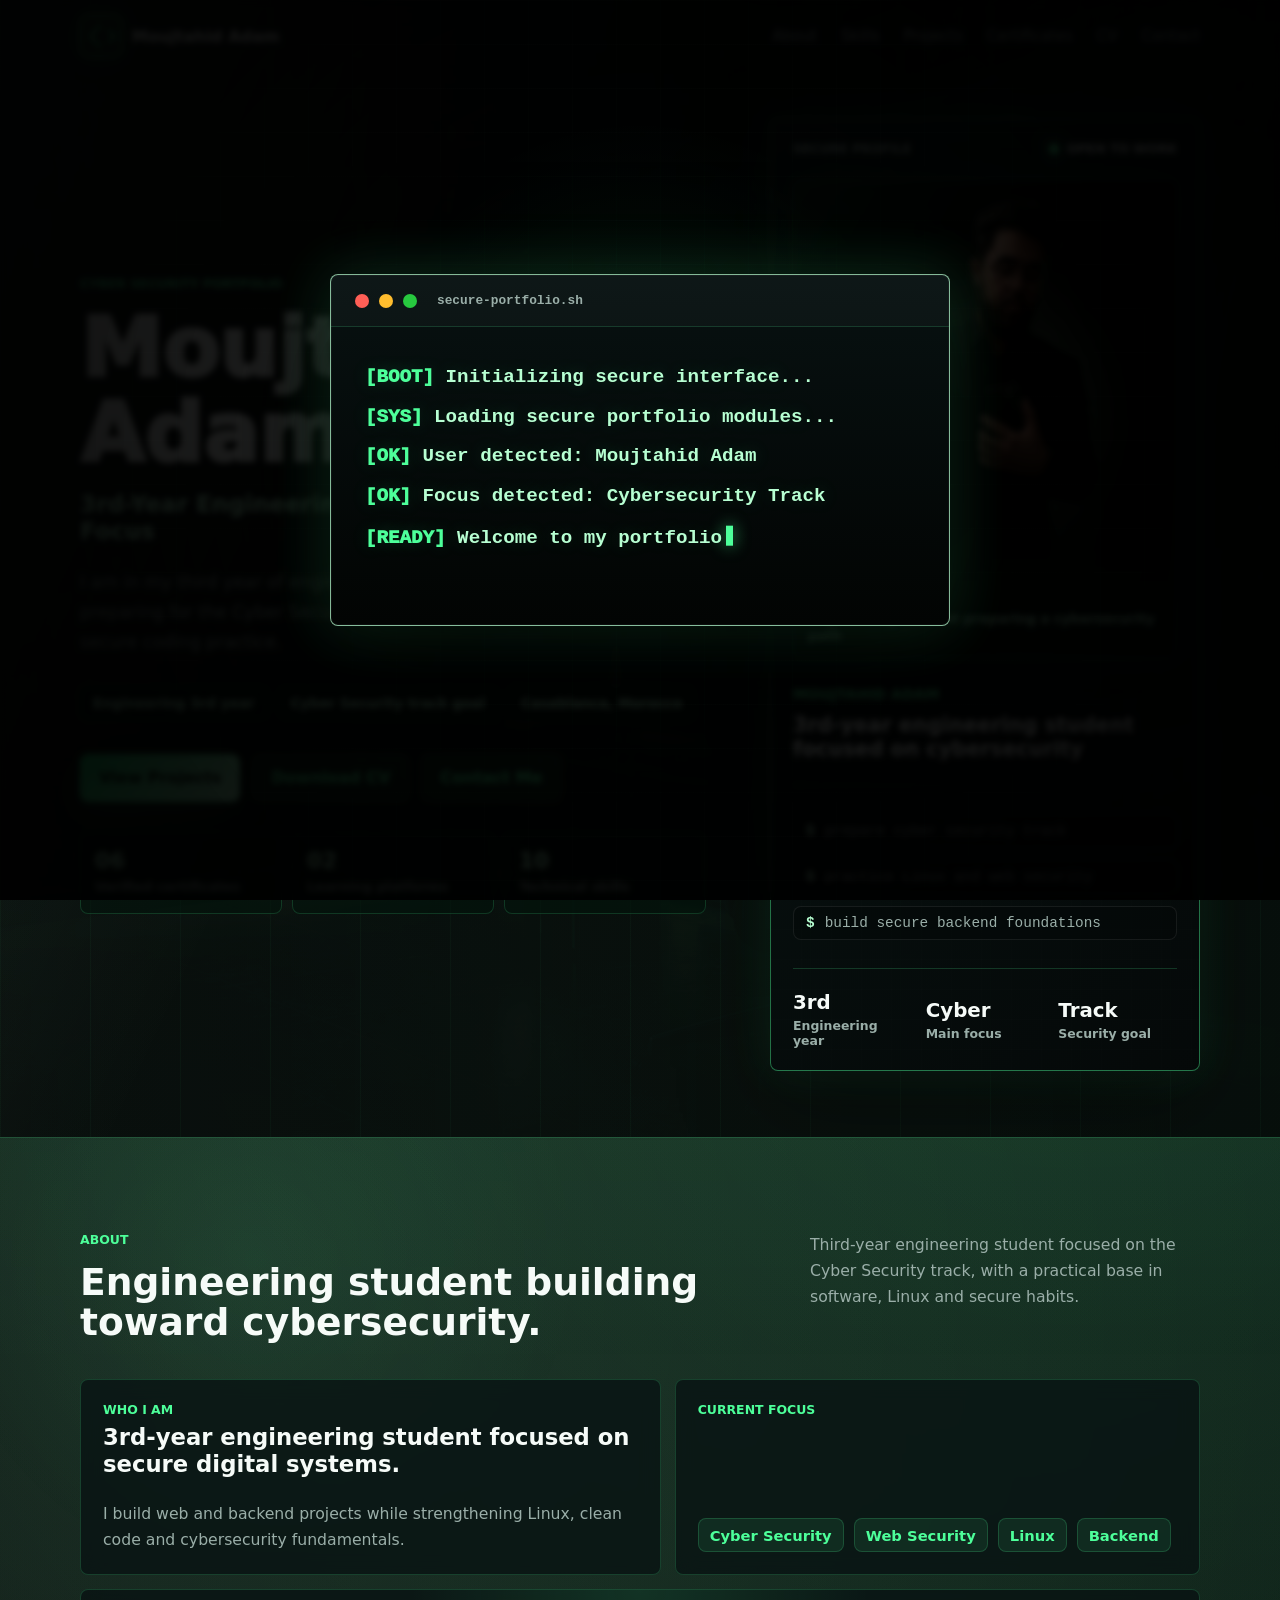
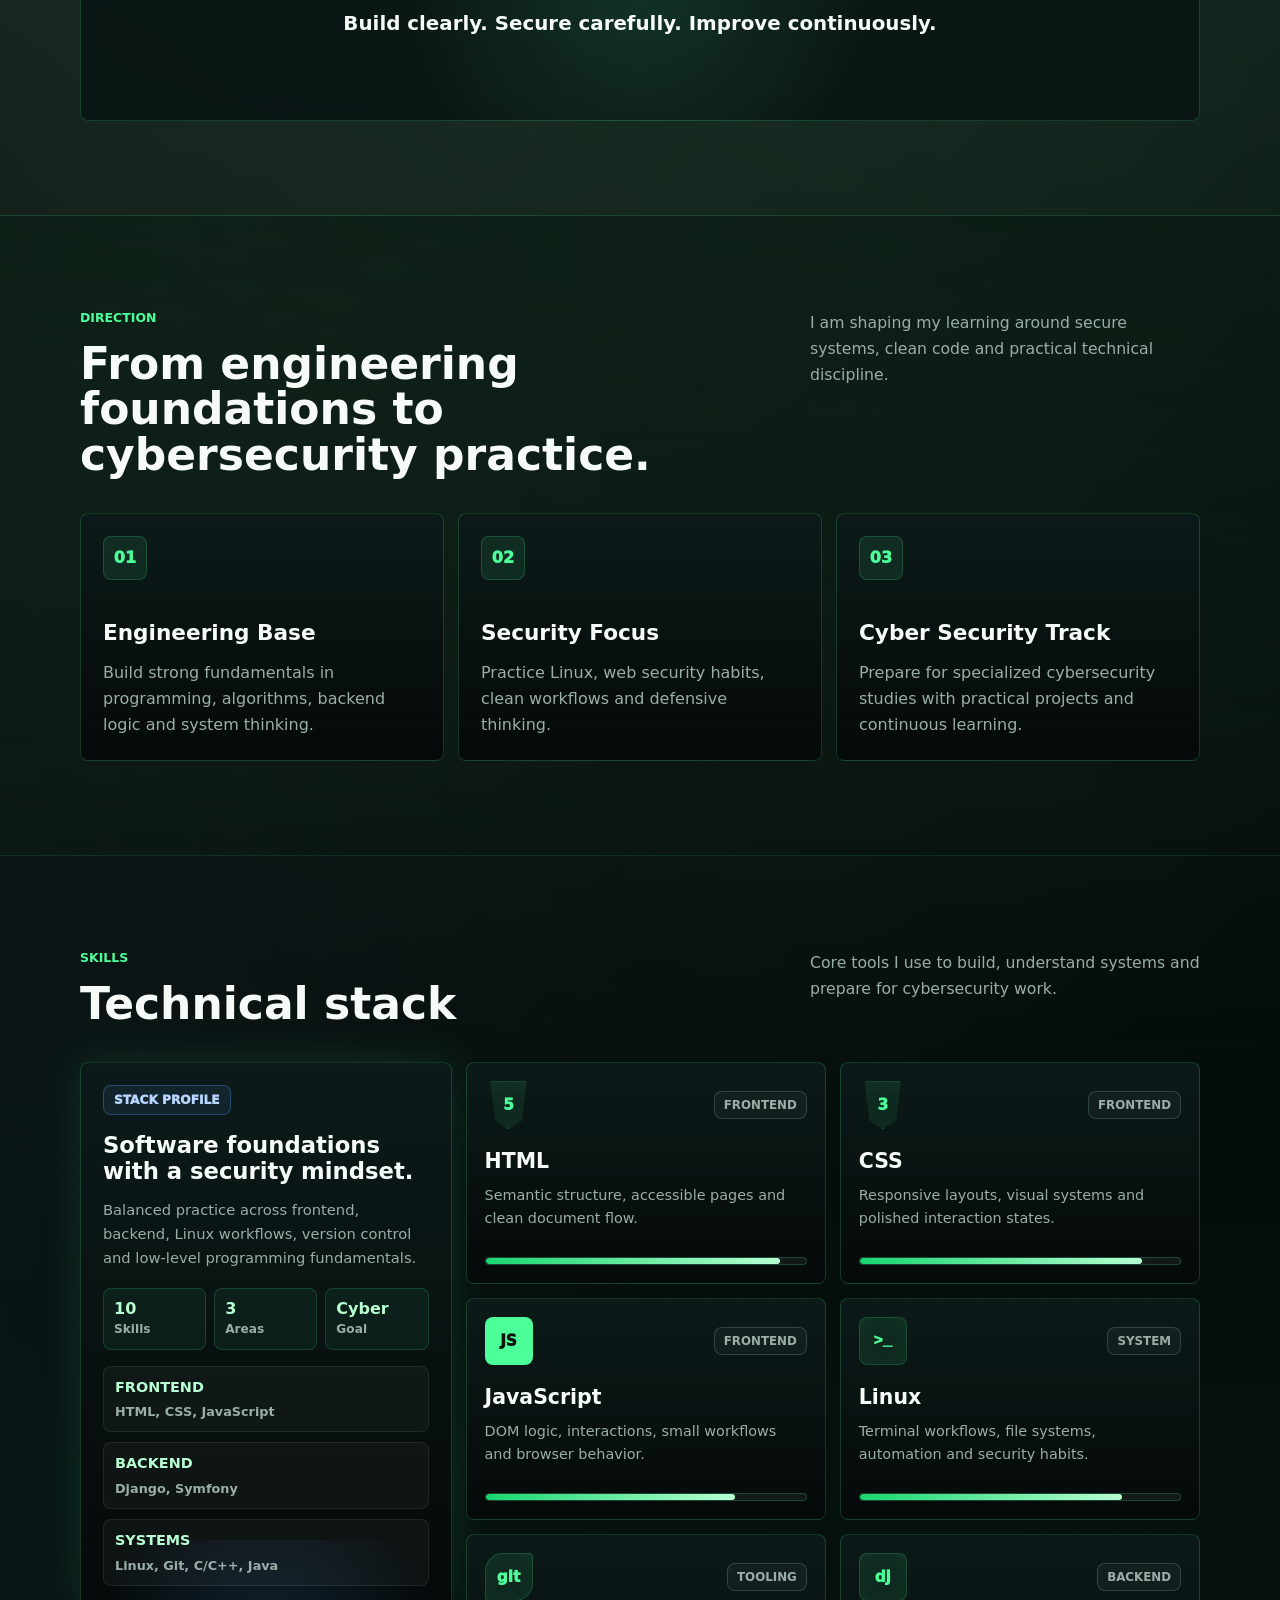
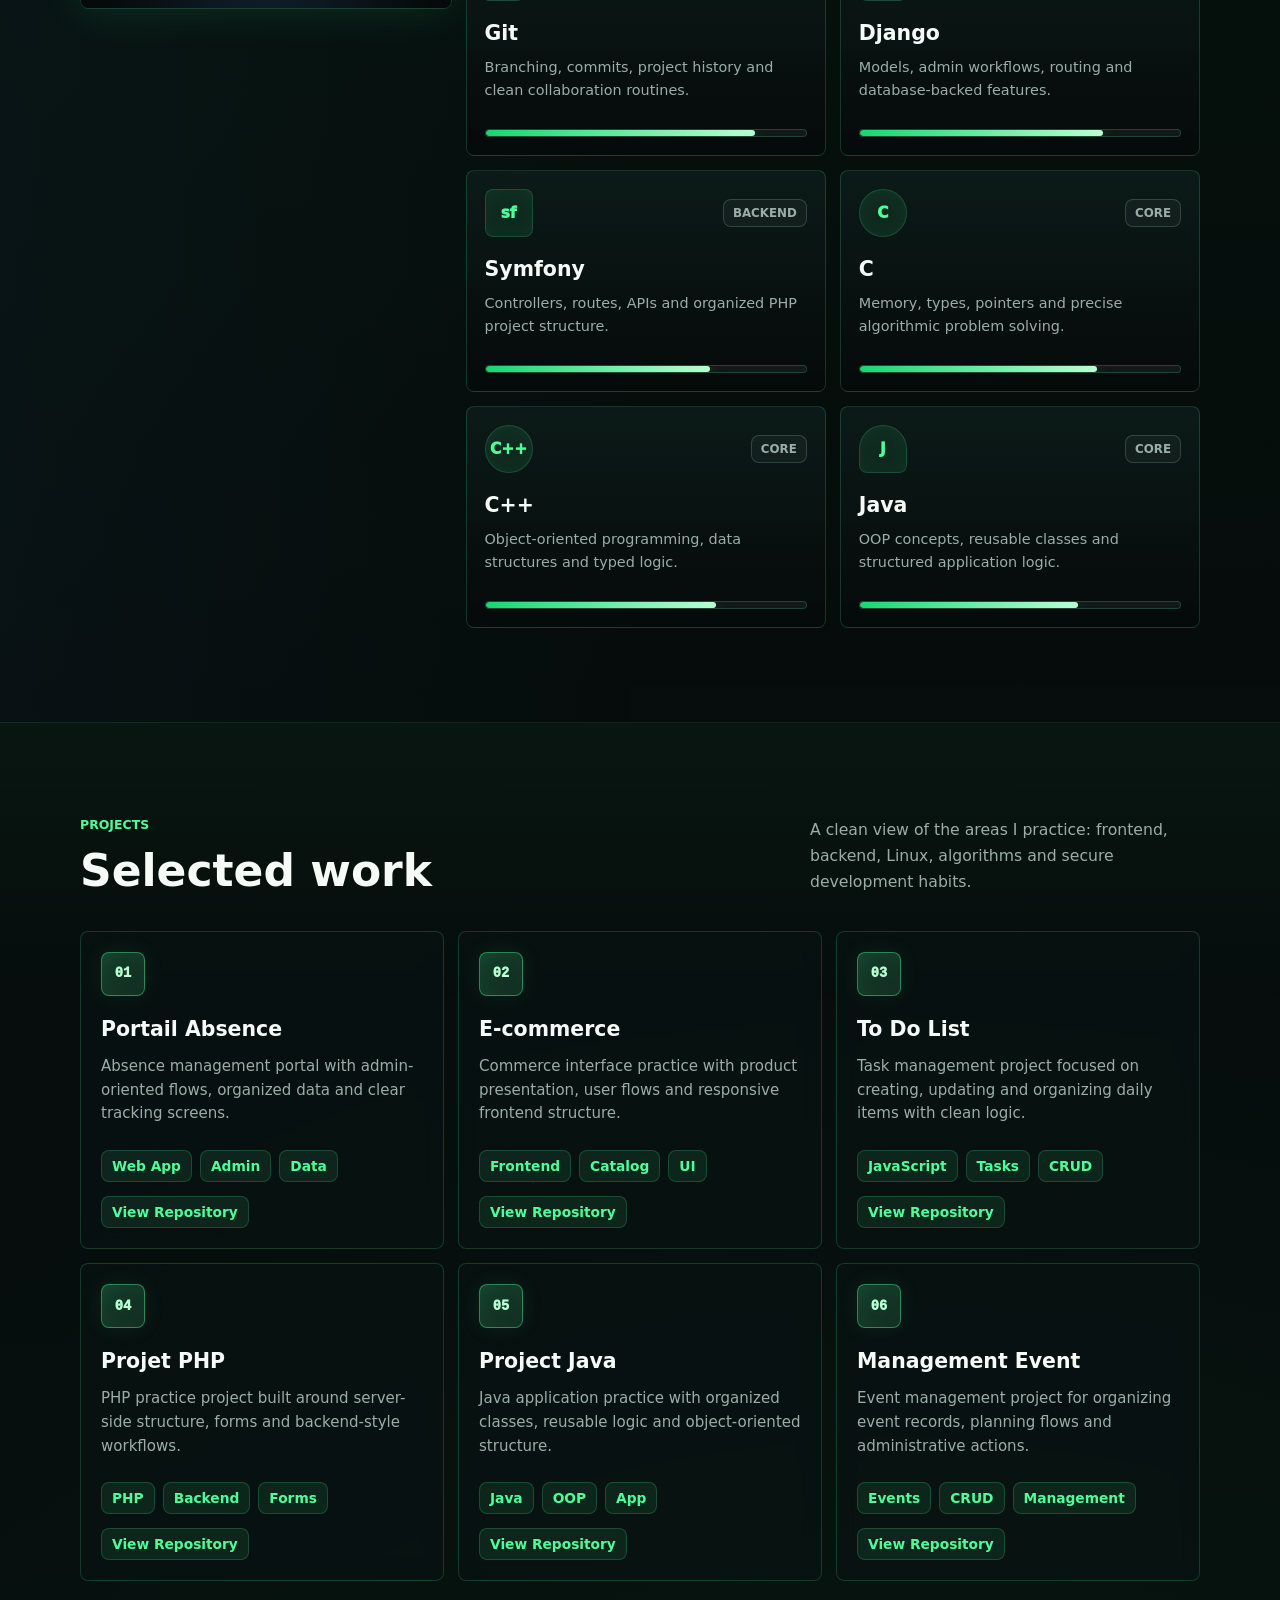
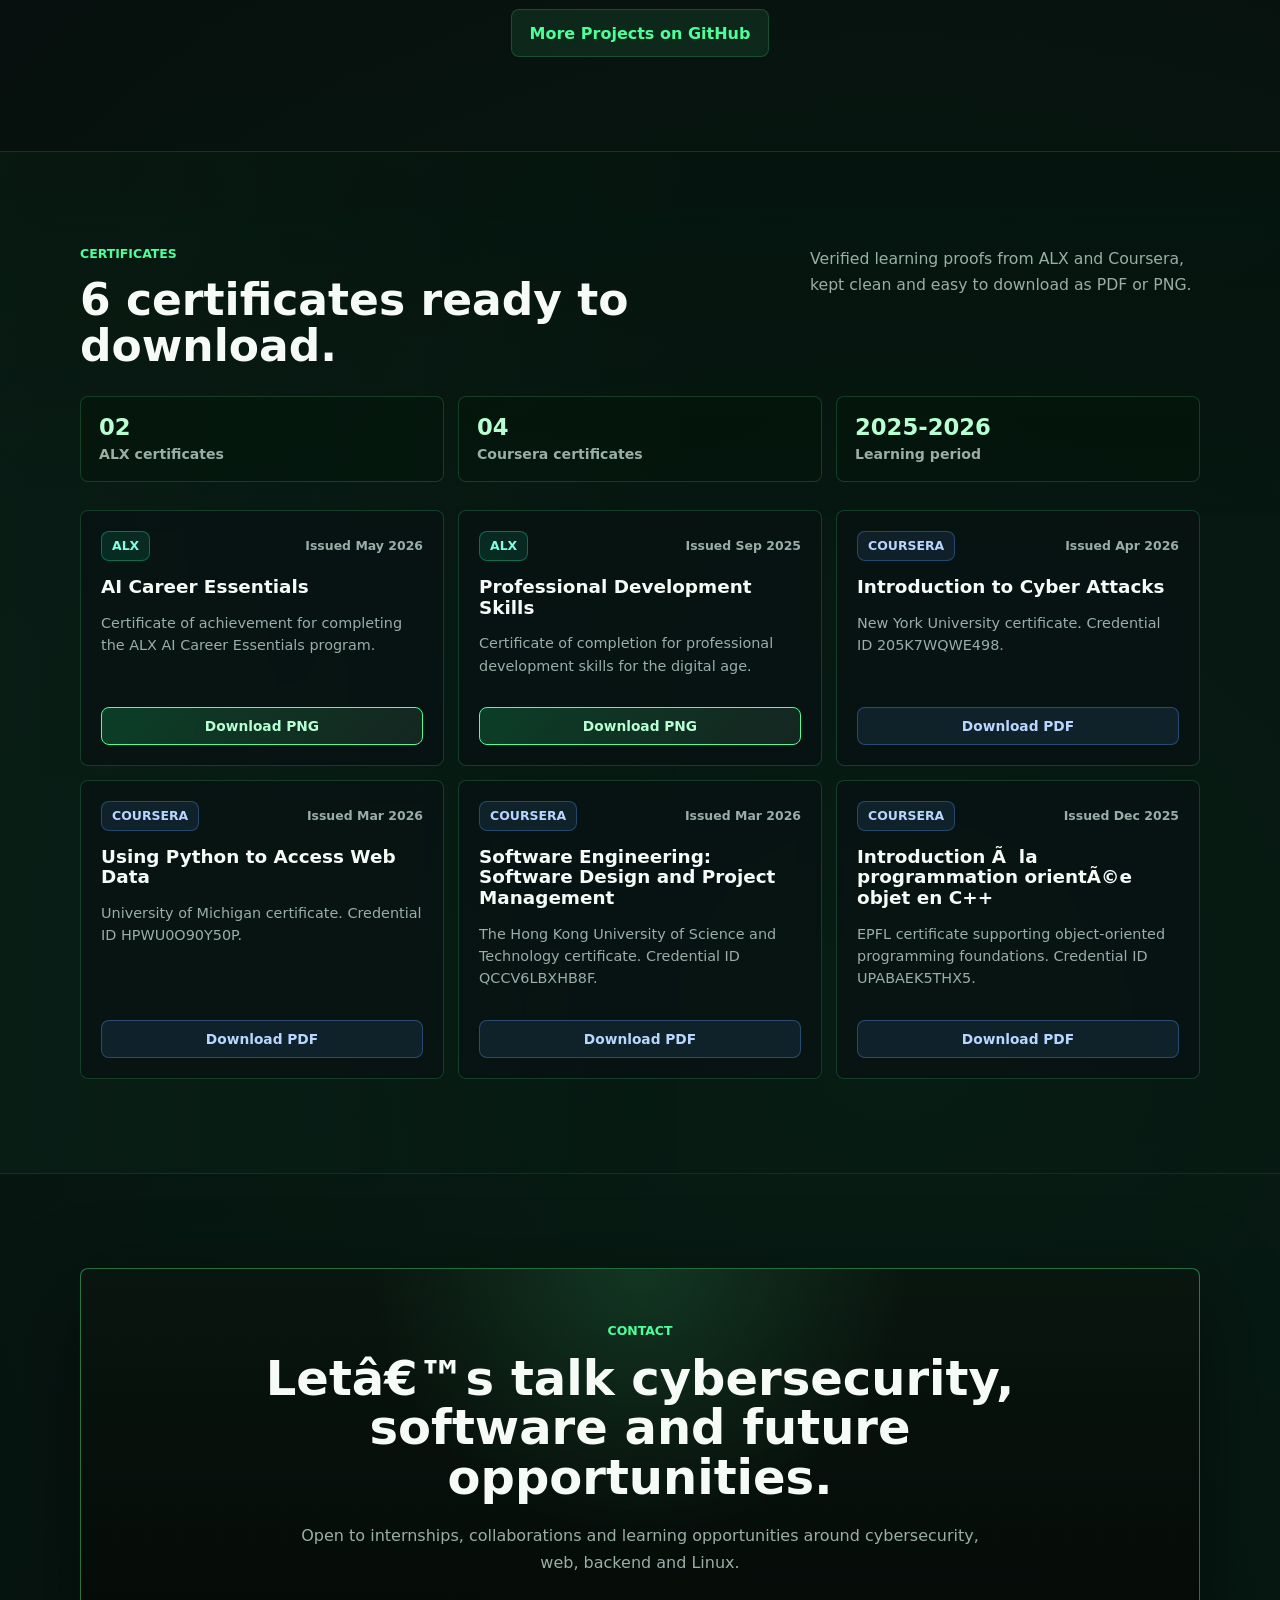
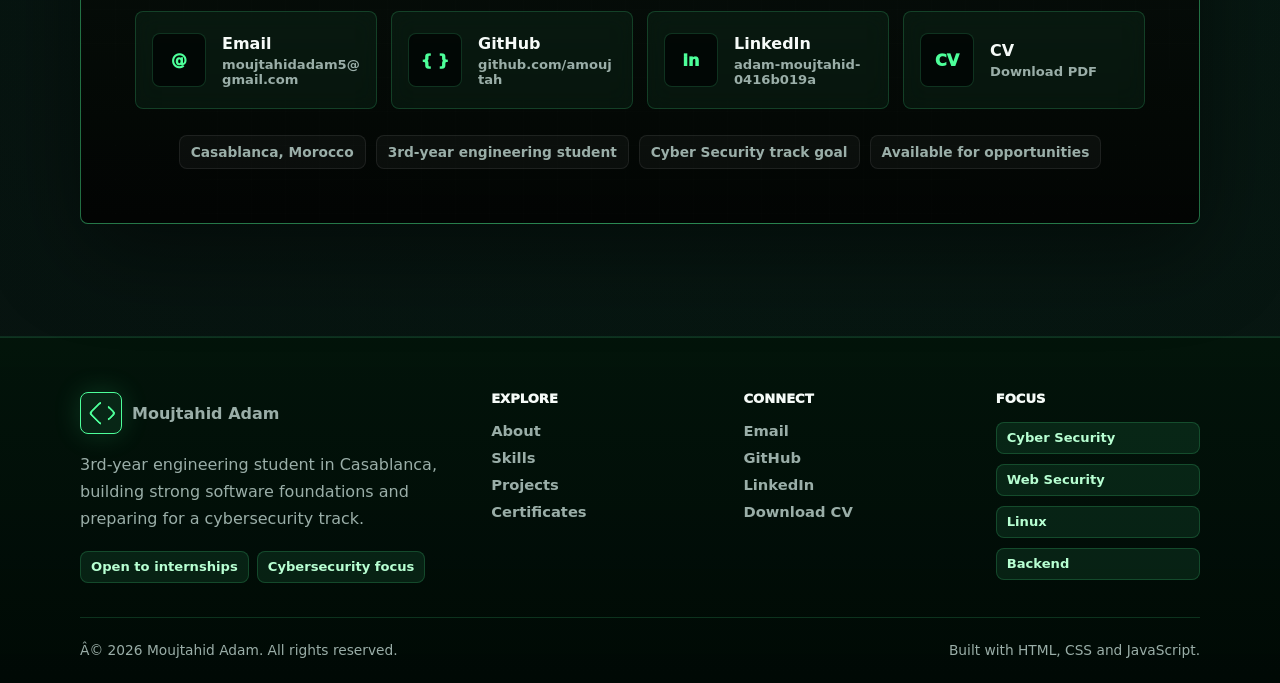
==== commit 4a202169: "Portfolio finished" ====
--- a/index.html
+++ b/index.html
@@ -1,6 +1,7 @@
 <!doctype html>
 <html lang="en">
   <head>
+    <link rel="icon" type="image/png" href="assets/Screenshot 2026-05-24 at 17.11.50.png"
     <meta charset="utf-8" />
     <meta name="viewport" content="width=device-width, initial-scale=1" />
     <title>Moujtahid Adam | Cyber Security Portfolio</title>
@@ -12,14 +13,15 @@
     <meta property="og:title" content="Moujtahid Adam | Cyber Security Portfolio" />
     <meta
       property="og:description"
-      content="Cyber Security Engineering Student focused on web, Linux, backend and clean code."
+      content="3rd-year engineering student focused on cybersecurity, web, Linux, backend and clean code."
     />
     <meta property="og:type" content="website" />
     <link rel="preload" as="image" href="assets/hero-cyber-green.png" />
+    <link rel="preload" as="image" href="assets/ChatGPT%20Image%2023%20mai%202026%2C%2022_07_11.png" />
     <link rel="stylesheet" href="styles.css" />
   </head>
   <body>
-    <noscript><style>.loader,.cursor-dot,.cursor-ring{display:none}</style></noscript>
+    <noscript><style>.loader,.welcome-gate{display:none}</style></noscript>
     <canvas class="matrix-bg" data-matrix-bg aria-hidden="true"></canvas>
     <canvas class="particle-bg" data-particle-bg aria-hidden="true"></canvas>
 
@@ -36,10 +38,25 @@
       </div>
     </div>
 
-    <div class="cursor-dot" data-cursor-dot aria-hidden="true"></div>
-    <div class="cursor-ring" data-cursor-ring aria-hidden="true">
-      <span data-cursor-text></span>
-    </div>
+    <section class="welcome-gate" data-welcome-gate aria-hidden="true" aria-label="Portfolio welcome">
+      <div class="welcome-shell">
+        <div class="welcome-terminal" aria-labelledby="welcome-title">
+          <div class="welcome-terminal-bar" aria-hidden="true">
+            <span></span>
+            <span></span>
+            <span></span>
+            <b>secure-portfolio.sh</b>
+          </div>
+          <div class="welcome-terminal-body" role="status" aria-live="polite" aria-atomic="false">
+            <p data-welcome-line><strong>[BOOT]</strong> Initializing secure interface...</p>
+            <p data-welcome-line><strong>[SYS]</strong> Loading secure portfolio modules...</p>
+            <p data-welcome-line><strong>[OK]</strong> User detected: Moujtahid Adam</p>
+            <p data-welcome-line><strong>[OK]</strong> Focus detected: Cybersecurity Track</p>
+            <p id="welcome-title" data-welcome-line><strong>[READY]</strong> Welcome to my portfolio</p>
+          </div>
+        </div>
+      </div>
+    </section>
 
     <a class="skip-link" href="#main">Skip to content</a>
 
@@ -70,7 +87,7 @@
           <a href="#skills" data-cursor="Go">Skills</a>
           <a href="#projects" data-cursor="Go">Projects</a>
           <a href="#certificates" data-cursor="Go">Certificates</a>
-          <a href="assets/CV.pdf" download="Moujtahid-Adam-CV.pdf" data-cursor="CV">CV</a>
+          <a href="assets/CV.pdf" download="Moujtahid-Adam-CV.pdf" target="_blank" rel="noopener" data-cursor="CV">CV</a>
           <a href="#contact" data-cursor="Go">Contact</a>
         </div>
       </nav>
@@ -83,16 +100,38 @@
           <div class="hero-copy reveal">
             <p class="eyebrow">Cyber Security Portfolio</p>
             <h1>Moujtahid Adam</h1>
-            <p class="hero-role">Cyber Security Engineering Student</p>
+            <p class="hero-role">3rd-Year Engineering Student | Cybersecurity Focus</p>
             <p class="hero-line">
-              I build clean web systems while strengthening Linux, backend
-              engineering and practical security fundamentals.
+              I am in my third year of engineering, focusing on cybersecurity
+              and preparing for the Cyber Security track through web, Linux,
+              backend and secure coding practice.
             </p>
+
+            <div class="hero-tags" aria-label="Profile highlights">
+              <span>Engineering 3rd year</span>
+              <span>Cyber Security track goal</span>
+              <span>Casablanca, Morocco</span>
+            </div>
 
             <div class="hero-actions">
               <a class="button primary" href="#projects" data-cursor="View">View Projects</a>
-              <a class="button ghost" href="assets/CV.pdf" download="Moujtahid-Adam-CV.pdf" data-cursor="CV">Download CV</a>
+              <a class="button ghost" href="assets/CV.pdf" download="Moujtahid-Adam-CV.pdf" target="_blank" rel="noopener" data-cursor="CV">Download CV</a>
               <a class="button ghost" href="#contact" data-cursor="Talk">Contact Me</a>
+            </div>
+
+            <div class="hero-proof" aria-label="Portfolio proof points">
+              <span>
+                <strong>06</strong>
+                Verified certificates
+              </span>
+              <span>
+                <strong>02</strong>
+                Learning platforms
+              </span>
+              <span>
+                <strong>10</strong>
+                Technical skills
+              </span>
             </div>
           </div>
 
@@ -102,34 +141,39 @@
               <span class="panel-state"><i aria-hidden="true"></i> Open to work</span>
             </div>
 
+            <figure class="profile-photo">
+              <img
+                src="assets/ChatGPT%20Image%2023%20mai%202026%2C%2022_07_11.png"
+                alt="Professional photo of Moujtahid Adam"
+              />
+              <figcaption>Engineering student preparing a cybersecurity path</figcaption>
+            </figure>
+
             <div class="identity-core">
-              <span class="identity-mark" aria-hidden="true">
-                <span></span>
-              </span>
               <div>
                 <span>Moujtahid Adam</span>
-                <strong>Web, Linux, backend and cybersecurity</strong>
+                <strong>3rd-year engineering student focused on cybersecurity</strong>
               </div>
             </div>
 
             <div class="terminal-preview" aria-label="Current focus">
-              <span><b>$</b> harden web workflows</span>
-              <span><b>$</b> build clean backend logic</span>
-              <span><b>$</b> document, test, improve</span>
+              <span><b>$</b> prepare cyber security track</span>
+              <span><b>$</b> practice Linux and web security</span>
+              <span><b>$</b> build secure backend foundations</span>
             </div>
 
             <div class="profile-metrics" aria-label="Profile highlights">
               <span>
-                <strong>04+</strong>
-                Focus areas
+                <strong>3rd</strong>
+                Engineering year
               </span>
               <span>
-                <strong>10</strong>
-                Core skills
+                <strong>Cyber</strong>
+                Main focus
               </span>
               <span>
-                <strong>24/7</strong>
-                Learning mode
+                <strong>Track</strong>
+                Security goal
               </span>
             </div>
           </aside>
@@ -139,85 +183,221 @@
       <section class="section about-section" id="about">
         <div class="shell">
           <div class="section-head reveal">
-            <p class="eyebrow">About</p>
-            <h2>Cybersecurity path, software mindset.</h2>
+            <div>
+              <p class="eyebrow">About</p>
+              <h2>Engineering student building toward cybersecurity.</h2>
+            </div>
+            <p class="section-copy">
+              Third-year engineering student focused on the Cyber Security
+              track, with a practical base in software, Linux and secure habits.
+            </p>
           </div>
 
           <div class="about-grid">
             <article class="about-card reveal" data-cursor="About">
               <span class="about-kicker">Who I am</span>
-              <h3>Engineering student focused on secure digital systems.</h3>
+              <h3>3rd-year engineering student focused on secure digital systems.</h3>
               <p>
-                I learn by building: web interfaces, backend logic, Linux
-                workflows and practical security habits.
+                I build web and backend projects while strengthening Linux,
+                clean code and cybersecurity fundamentals.
               </p>
             </article>
 
             <article class="about-card reveal" data-cursor="Focus">
               <span class="about-kicker">Current focus</span>
               <div class="about-pills">
+                <span>Cyber Security</span>
                 <span>Web Security</span>
                 <span>Linux</span>
                 <span>Backend</span>
-                <span>Clean Code</span>
               </div>
             </article>
 
             <article class="about-card quote-card reveal" data-cursor="Motto">
-              <p>Build clearly. Think defensively. Improve every version.</p>
+              <p>Build clearly. Secure carefully. Improve continuously.</p>
             </article>
           </div>
         </div>
       </section>
 
-      <section class="section" id="skills">
+      <section class="section direction-section" aria-labelledby="direction-title">
         <div class="shell">
           <div class="section-head reveal">
-            <p class="eyebrow">Skills</p>
-            <h2>My technical stack</h2>
-          </div>
-
-          <div class="skills-grid">
-            <article class="skill-card reveal" data-cursor="HTML">
-              <span class="tech-icon shield">5</span>
-              <strong>HTML</strong>
-            </article>
-            <article class="skill-card reveal" data-cursor="CSS">
-              <span class="tech-icon shield">3</span>
-              <strong>CSS</strong>
-            </article>
-            <article class="skill-card reveal" data-cursor="JS">
-              <span class="tech-icon square">JS</span>
-              <strong>JavaScript</strong>
-            </article>
-            <article class="skill-card reveal" data-cursor="Linux">
-              <span class="tech-icon terminal">&gt;_</span>
-              <strong>Linux</strong>
-            </article>
-            <article class="skill-card reveal" data-cursor="Git">
-              <span class="tech-icon branch">git</span>
-              <strong>Git</strong>
-            </article>
-            <article class="skill-card reveal" data-cursor="Django">
-              <span class="tech-icon mono">dj</span>
-              <strong>Django</strong>
-            </article>
-            <article class="skill-card reveal" data-cursor="Symfony">
-              <span class="tech-icon mono">sf</span>
-              <strong>Symfony</strong>
-            </article>
-            <article class="skill-card reveal" data-cursor="C">
-              <span class="tech-icon circle">C</span>
-              <strong>C</strong>
-            </article>
-            <article class="skill-card reveal" data-cursor="C++">
-              <span class="tech-icon circle">C++</span>
-              <strong>C++</strong>
-            </article>
-            <article class="skill-card reveal" data-cursor="Java">
-              <span class="tech-icon cup">J</span>
-              <strong>Java</strong>
-            </article>
+            <div>
+              <p class="eyebrow">Direction</p>
+              <h2 id="direction-title">From engineering foundations to cybersecurity practice.</h2>
+            </div>
+            <p class="section-copy">
+              I am shaping my learning around secure systems, clean code and
+              practical technical discipline.
+            </p>
+          </div>
+
+          <div class="direction-grid">
+            <article class="direction-card reveal" data-cursor="Path">
+              <span>01</span>
+              <h3>Engineering Base</h3>
+              <p>Build strong fundamentals in programming, algorithms, backend logic and system thinking.</p>
+            </article>
+            <article class="direction-card reveal" data-cursor="Cyber">
+              <span>02</span>
+              <h3>Security Focus</h3>
+              <p>Practice Linux, web security habits, clean workflows and defensive thinking.</p>
+            </article>
+            <article class="direction-card reveal" data-cursor="Goal">
+              <span>03</span>
+              <h3>Cyber Security Track</h3>
+              <p>Prepare for specialized cybersecurity studies with practical projects and continuous learning.</p>
+            </article>
+          </div>
+        </div>
+      </section>
+
+      <section class="section stack-section" id="skills">
+        <div class="shell">
+          <div class="section-head reveal">
+            <div>
+              <p class="eyebrow">Skills</p>
+              <h2>Technical stack</h2>
+            </div>
+            <p class="section-copy">
+              Core tools I use to build, understand systems and prepare for
+              cybersecurity work.
+            </p>
+          </div>
+
+          <div class="stack-layout">
+            <aside class="stack-panel reveal" data-cursor="Stack">
+              <span class="stack-panel-label">Stack profile</span>
+              <h3>Software foundations with a security mindset.</h3>
+              <p>
+                Balanced practice across frontend, backend, Linux workflows,
+                version control and low-level programming fundamentals.
+              </p>
+
+              <div class="stack-mini-stats" aria-label="Technical stack summary">
+                <span>
+                  <strong>10</strong>
+                  Skills
+                </span>
+                <span>
+                  <strong>3</strong>
+                  Areas
+                </span>
+                <span>
+                  <strong>Cyber</strong>
+                  Goal
+                </span>
+              </div>
+
+              <div class="stack-focus-list" aria-label="Stack focus areas">
+                <span>
+                  <strong>Frontend</strong>
+                  HTML, CSS, JavaScript
+                </span>
+                <span>
+                  <strong>Backend</strong>
+                  Django, Symfony
+                </span>
+                <span>
+                  <strong>Systems</strong>
+                  Linux, Git, C/C++, Java
+                </span>
+              </div>
+            </aside>
+
+            <div class="skills-grid">
+              <article class="skill-card reveal" data-cursor="HTML" style="--level: 92%">
+                <div class="skill-top">
+                  <span class="tech-icon shield">5</span>
+                  <span class="skill-type">Frontend</span>
+                </div>
+                <h3>HTML</h3>
+                <p>Semantic structure, accessible pages and clean document flow.</p>
+                <div class="skill-meter" aria-hidden="true"><span></span></div>
+              </article>
+              <article class="skill-card reveal" data-cursor="CSS" style="--level: 88%">
+                <div class="skill-top">
+                  <span class="tech-icon shield">3</span>
+                  <span class="skill-type">Frontend</span>
+                </div>
+                <h3>CSS</h3>
+                <p>Responsive layouts, visual systems and polished interaction states.</p>
+                <div class="skill-meter" aria-hidden="true"><span></span></div>
+              </article>
+              <article class="skill-card reveal" data-cursor="JS" style="--level: 78%">
+                <div class="skill-top">
+                  <span class="tech-icon square">JS</span>
+                  <span class="skill-type">Frontend</span>
+                </div>
+                <h3>JavaScript</h3>
+                <p>DOM logic, interactions, small workflows and browser behavior.</p>
+                <div class="skill-meter" aria-hidden="true"><span></span></div>
+              </article>
+              <article class="skill-card reveal" data-cursor="Linux" style="--level: 82%">
+                <div class="skill-top">
+                  <span class="tech-icon terminal">&gt;_</span>
+                  <span class="skill-type">System</span>
+                </div>
+                <h3>Linux</h3>
+                <p>Terminal workflows, file systems, automation and security habits.</p>
+                <div class="skill-meter" aria-hidden="true"><span></span></div>
+              </article>
+              <article class="skill-card reveal" data-cursor="Git" style="--level: 84%">
+                <div class="skill-top">
+                  <span class="tech-icon branch">git</span>
+                  <span class="skill-type">Tooling</span>
+                </div>
+                <h3>Git</h3>
+                <p>Branching, commits, project history and clean collaboration routines.</p>
+                <div class="skill-meter" aria-hidden="true"><span></span></div>
+              </article>
+              <article class="skill-card reveal" data-cursor="Django" style="--level: 76%">
+                <div class="skill-top">
+                  <span class="tech-icon mono">dj</span>
+                  <span class="skill-type">Backend</span>
+                </div>
+                <h3>Django</h3>
+                <p>Models, admin workflows, routing and database-backed features.</p>
+                <div class="skill-meter" aria-hidden="true"><span></span></div>
+              </article>
+              <article class="skill-card reveal" data-cursor="Symfony" style="--level: 70%">
+                <div class="skill-top">
+                  <span class="tech-icon mono">sf</span>
+                  <span class="skill-type">Backend</span>
+                </div>
+                <h3>Symfony</h3>
+                <p>Controllers, routes, APIs and organized PHP project structure.</p>
+                <div class="skill-meter" aria-hidden="true"><span></span></div>
+              </article>
+              <article class="skill-card reveal" data-cursor="C" style="--level: 74%">
+                <div class="skill-top">
+                  <span class="tech-icon circle">C</span>
+                  <span class="skill-type">Core</span>
+                </div>
+                <h3>C</h3>
+                <p>Memory, types, pointers and precise algorithmic problem solving.</p>
+                <div class="skill-meter" aria-hidden="true"><span></span></div>
+              </article>
+              <article class="skill-card reveal" data-cursor="C++" style="--level: 72%">
+                <div class="skill-top">
+                  <span class="tech-icon circle">C++</span>
+                  <span class="skill-type">Core</span>
+                </div>
+                <h3>C++</h3>
+                <p>Object-oriented programming, data structures and typed logic.</p>
+                <div class="skill-meter" aria-hidden="true"><span></span></div>
+              </article>
+              <article class="skill-card reveal" data-cursor="Java" style="--level: 68%">
+                <div class="skill-top">
+                  <span class="tech-icon cup">J</span>
+                  <span class="skill-type">Core</span>
+                </div>
+                <h3>Java</h3>
+                <p>OOP concepts, reusable classes and structured application logic.</p>
+                <div class="skill-meter" aria-hidden="true"><span></span></div>
+              </article>
+            </div>
           </div>
         </div>
       </section>
@@ -225,70 +405,94 @@
       <section class="section projects-section" id="projects">
         <div class="shell">
           <div class="section-head reveal">
-            <p class="eyebrow">Projects</p>
-            <h2>Selected work</h2>
+            <div>
+              <p class="eyebrow">Projects</p>
+              <h2>Selected work</h2>
+            </div>
+            <p class="section-copy">
+              A clean view of the areas I practice: frontend, backend, Linux,
+              algorithms and secure development habits.
+            </p>
           </div>
 
           <div class="projects-grid">
-            <article class="project-card reveal" data-cursor="Stack">
+            <article class="project-card reveal" data-cursor="GitHub">
               <span class="project-number">01</span>
-              <h3>Cyber Portfolio</h3>
-              <p>Responsive personal site with animated interactions and a clear technical structure.</p>
+              <h3>Portail Absence</h3>
+              <p>Absence management portal with admin-oriented flows, organized data and clear tracking screens.</p>
               <div class="stack">
-                <span>HTML</span>
-                <span>CSS</span>
+                <span>Web App</span>
+                <span>Admin</span>
+                <span>Data</span>
+              </div>
+              <a class="project-link" href="https://github.com/amoujtah/Portail-Absence" target="_blank" rel="noreferrer">
+                View Repository
+              </a>
+            </article>
+            <article class="project-card reveal" data-cursor="GitHub">
+              <span class="project-number">02</span>
+              <h3>E-commerce</h3>
+              <p>Commerce interface practice with product presentation, user flows and responsive frontend structure.</p>
+              <div class="stack">
+                <span>Frontend</span>
+                <span>Catalog</span>
+                <span>UI</span>
+              </div>
+              <a class="project-link" href="https://github.com/amoujtah/E-commerce" target="_blank" rel="noreferrer">
+                View Repository
+              </a>
+            </article>
+            <article class="project-card reveal" data-cursor="GitHub">
+              <span class="project-number">03</span>
+              <h3>To Do List</h3>
+              <p>Task management project focused on creating, updating and organizing daily items with clean logic.</p>
+              <div class="stack">
                 <span>JavaScript</span>
-              </div>
-            </article>
-            <article class="project-card reveal" data-cursor="Stack">
-              <span class="project-number">02</span>
-              <h3>Django Dashboard</h3>
-              <p>Backend practice around admin views, data models and database-driven workflows.</p>
+                <span>Tasks</span>
+                <span>CRUD</span>
+              </div>
+              <a class="project-link" href="https://github.com/amoujtah/To_Do_list" target="_blank" rel="noreferrer">
+                View Repository
+              </a>
+            </article>
+            <article class="project-card reveal" data-cursor="GitHub">
+              <span class="project-number">04</span>
+              <h3>Projet PHP</h3>
+              <p>PHP practice project built around server-side structure, forms and backend-style workflows.</p>
               <div class="stack">
-                <span>Django</span>
-                <span>Python</span>
-                <span>SQL</span>
-              </div>
-            </article>
-            <article class="project-card reveal" data-cursor="Stack">
-              <span class="project-number">03</span>
-              <h3>Symfony API</h3>
-              <p>REST API practice with routing, controllers and a clean project organization.</p>
-              <div class="stack">
-                <span>Symfony</span>
                 <span>PHP</span>
-                <span>REST</span>
-              </div>
-            </article>
-            <article class="project-card reveal" data-cursor="Stack">
-              <span class="project-number">04</span>
-              <h3>Linux Scripts</h3>
-              <p>Shell workflows for automation, Git routines and local environment setup.</p>
-              <div class="stack">
-                <span>Linux</span>
-                <span>Bash</span>
-                <span>Git</span>
-              </div>
-            </article>
-            <article class="project-card reveal" data-cursor="Stack">
+                <span>Backend</span>
+                <span>Forms</span>
+              </div>
+              <a class="project-link" href="https://github.com/amoujtah/Projet-php" target="_blank" rel="noreferrer">
+                View Repository
+              </a>
+            </article>
+            <article class="project-card reveal" data-cursor="GitHub">
               <span class="project-number">05</span>
-              <h3>C / C++ Practice</h3>
-              <p>Algorithm exercises focused on memory, types and structured problem solving.</p>
-              <div class="stack">
-                <span>C</span>
-                <span>C++</span>
-                <span>Algorithms</span>
-              </div>
-            </article>
-            <article class="project-card reveal" data-cursor="Stack">
-              <span class="project-number">06</span>
-              <h3>Java App</h3>
-              <p>OOP practice with organized classes, reusable logic and version control habits.</p>
+              <h3>Project Java</h3>
+              <p>Java application practice with organized classes, reusable logic and object-oriented structure.</p>
               <div class="stack">
                 <span>Java</span>
                 <span>OOP</span>
-                <span>Git</span>
-              </div>
+                <span>App</span>
+              </div>
+              <a class="project-link" href="https://github.com/amoujtah/Project_java" target="_blank" rel="noreferrer">
+                View Repository
+              </a>
+            </article>
+            <article class="project-card reveal" data-cursor="GitHub">
+              <span class="project-number">06</span>
+              <h3>Management Event</h3>
+              <p>Event management project for organizing event records, planning flows and administrative actions.</p>
+              <div class="stack">
+                <span>Events</span>
+                <span>CRUD</span>
+                <span>Management</span>
+              </div>
+              <a class="project-link" href="https://github.com/amoujtah/Management-Event" target="_blank" rel="noreferrer">
+                View Repository
+              </a>
             </article>
           </div>
 
@@ -300,33 +504,171 @@
         </div>
       </section>
 
-      <section class="section" id="certificates">
+      <section class="section certificates-section" id="certificates">
         <div class="shell">
           <div class="section-head reveal">
-            <p class="eyebrow">Certificates</p>
-            <h2>Download certificates</h2>
+            <div>
+              <p class="eyebrow">Certificates</p>
+              <h2>6 certificates ready to download.</h2>
+            </div>
+            <p class="section-copy">
+              Verified learning proofs from ALX and Coursera, kept clean and
+              easy to download as PDF or PNG.
+            </p>
+          </div>
+
+          <div class="cert-summary reveal" aria-label="Certificate summary">
+            <span>
+              <strong>02</strong>
+              ALX certificates
+            </span>
+            <span>
+              <strong>04</strong>
+              Coursera certificates
+            </span>
+            <span>
+              <strong>2025-2026</strong>
+              Learning period
+            </span>
           </div>
 
           <div class="cert-grid">
+            <article class="cert-card reveal" data-cursor="ALX">
+              <div class="cert-content">
+                <div class="cert-meta">
+                  <span class="cert-provider alx">ALX</span>
+                  <span class="cert-date">Issued May 2026</span>
+                </div>
+                <h3>AI Career Essentials</h3>
+                <p>Certificate of achievement for completing the ALX AI Career Essentials program.</p>
+                <div class="cert-actions">
+                  <a
+                    href="assets/certificates/alx-ai-career-essentials.png"
+                    download="Moujtahid-Adam-AI-Career-Essentials.png"
+                    target="_blank"
+                    rel="noopener"
+                    data-certificate-download
+                    data-cursor="PNG"
+                  >
+                    Download PNG
+                  </a>
+                </div>
+              </div>
+            </article>
+
+            <article class="cert-card reveal" data-cursor="ALX">
+              <div class="cert-content">
+                <div class="cert-meta">
+                  <span class="cert-provider alx">ALX</span>
+                  <span class="cert-date">Issued Sep 2025</span>
+                </div>
+                <h3>Professional Development Skills</h3>
+                <p>Certificate of completion for professional development skills for the digital age.</p>
+                <div class="cert-actions">
+                  <a
+                    href="assets/certificates/alx-professional-development-skills.png"
+                    download="Moujtahid-Adam-Professional-Development-Skills.png"
+                    target="_blank"
+                    rel="noopener"
+                    data-certificate-download
+                    data-cursor="PNG"
+                  >
+                    Download PNG
+                  </a>
+                </div>
+              </div>
+            </article>
+
             <article class="cert-card reveal" data-cursor="Cert">
-              <h3>Professional Foundations</h3>
-              <p>Personal development and workplace readiness.</p>
-              <a download href="certificates/89-professional-foundations-certificate-adam-moujtahid.png" data-cursor="PNG">Download PNG</a>
-            </article>
+              <div class="cert-content">
+                <div class="cert-meta">
+                  <span class="cert-provider coursera">Coursera</span>
+                  <span class="cert-date">Issued Apr 2026</span>
+                </div>
+                <h3>Introduction to Cyber Attacks</h3>
+                <p>New York University certificate. Credential ID 205K7WQWE498.</p>
+                <div class="cert-actions">
+                  <a
+                    href="assets/certificates/coursera-introduction-to-cyber-attacks.pdf"
+                    download="Moujtahid-Adam-Introduction-to-Cyber-Attacks.pdf"
+                    target="_blank"
+                    rel="noopener"
+                    data-certificate-download
+                    data-cursor="PDF"
+                  >
+                    Download PDF
+                  </a>
+                </div>
+              </div>
+            </article>
+
             <article class="cert-card reveal" data-cursor="Cert">
-              <h3>Coursera Certificate</h3>
-              <p>Credential ID 205K7WQWE498.</p>
-              <a download href="certificates/Coursera%20205K7WQWE498.pdf" data-cursor="PDF">Download PDF</a>
-            </article>
+              <div class="cert-content">
+                <div class="cert-meta">
+                  <span class="cert-provider coursera">Coursera</span>
+                  <span class="cert-date">Issued Mar 2026</span>
+                </div>
+                <h3>Using Python to Access Web Data</h3>
+                <p>University of Michigan certificate. Credential ID HPWU0O90Y50P.</p>
+                <div class="cert-actions">
+                  <a
+                    href="assets/certificates/coursera-python-web-data.pdf"
+                    download="Moujtahid-Adam-Using-Python-to-Access-Web-Data.pdf"
+                    target="_blank"
+                    rel="noopener"
+                    data-certificate-download
+                    data-cursor="PDF"
+                  >
+                    Download PDF
+                  </a>
+                </div>
+              </div>
+            </article>
+
             <article class="cert-card reveal" data-cursor="Cert">
-              <h3>Coursera Certificate</h3>
-              <p>Credential ID QCCV6LBXHB8F.</p>
-              <a download href="certificates/Coursera%20QCCV6LBXHB8F.pdf" data-cursor="PDF">Download PDF</a>
-            </article>
+              <div class="cert-content">
+                <div class="cert-meta">
+                  <span class="cert-provider coursera">Coursera</span>
+                  <span class="cert-date">Issued Mar 2026</span>
+                </div>
+                <h3>Software Engineering: Software Design and Project Management</h3>
+                <p>The Hong Kong University of Science and Technology certificate. Credential ID QCCV6LBXHB8F.</p>
+                <div class="cert-actions">
+                  <a
+                    href="assets/certificates/coursera-software-design-project-management.pdf"
+                    download="Moujtahid-Adam-Software-Design-Project-Management.pdf"
+                    target="_blank"
+                    rel="noopener"
+                    data-certificate-download
+                    data-cursor="PDF"
+                  >
+                    Download PDF
+                  </a>
+                </div>
+              </div>
+            </article>
+
             <article class="cert-card reveal" data-cursor="Cert">
-              <h3>Security Learning Certificate</h3>
-              <p>Additional learning proof in image format.</p>
-              <a download href="certificates/certificate-ee1ee6fb-17c8-440e-b652-61e624d968fc%20%281%29.png" data-cursor="PNG">Download PNG</a>
+              <div class="cert-content">
+                <div class="cert-meta">
+                  <span class="cert-provider coursera">Coursera</span>
+                  <span class="cert-date">Issued Dec 2025</span>
+                </div>
+                <h3>Introduction à la programmation orientée objet en C++</h3>
+                <p>EPFL certificate supporting object-oriented programming foundations. Credential ID UPABAEK5THX5.</p>
+                <div class="cert-actions">
+                  <a
+                    href="assets/certificates/coursera-cpp-oop.pdf"
+                    download="Moujtahid-Adam-Cpp-OOP.pdf"
+                    target="_blank"
+                    rel="noopener"
+                    data-certificate-download
+                    data-cursor="PDF"
+                  >
+                    Download PDF
+                  </a>
+                </div>
+              </div>
             </article>
           </div>
         </div>
@@ -336,10 +678,10 @@
         <div class="shell">
           <div class="contact-shell reveal">
             <p class="eyebrow">Contact</p>
-            <h2>Let’s talk security, software and future opportunities.</h2>
+            <h2>Let’s talk cybersecurity, software and future opportunities.</h2>
             <p class="contact-text">
-              Open to internships, collaborations and projects around web,
-              backend, Linux and cybersecurity.
+              Open to internships, collaborations and learning opportunities
+              around cybersecurity, web, backend and Linux.
             </p>
 
             <div class="contact-actions">
@@ -364,7 +706,7 @@
                   <small>adam-moujtahid-0416b019a</small>
                 </span>
               </a>
-              <a class="contact-action" href="assets/CV.pdf" download="Moujtahid-Adam-CV.pdf" data-cursor="CV">
+              <a class="contact-action" href="assets/CV.pdf" download="Moujtahid-Adam-CV.pdf" target="_blank" rel="noopener" data-cursor="CV">
                 <span class="contact-icon" aria-hidden="true">CV</span>
                 <span>
                   CV
@@ -375,7 +717,8 @@
 
             <div class="contact-notes">
               <span>Casablanca, Morocco</span>
-              <span>Cyber Security Path</span>
+              <span>3rd-year engineering student</span>
+              <span>Cyber Security track goal</span>
               <span>Available for opportunities</span>
             </div>
           </div>
@@ -384,10 +727,52 @@
     </main>
 
     <footer class="footer">
-      <div class="shell footer-inner">
-        <span>Moujtahid Adam</span>
-        <span>Cyber Security Engineering Student</span>
-        <span>© <span data-year></span></span>
+      <div class="shell footer-grid">
+        <div class="footer-brand">
+          <a class="brand footer-logo" href="#top" aria-label="Moujtahid Adam home" data-cursor="Home">
+            <span class="brand-mark" aria-hidden="true">
+              <span></span>
+            </span>
+            <span>Moujtahid Adam</span>
+          </a>
+          <p>
+            3rd-year engineering student in Casablanca, building strong
+            software foundations and preparing for a cybersecurity track.
+          </p>
+          <div class="footer-badges" aria-label="Footer highlights">
+            <span>Open to internships</span>
+            <span>Cybersecurity focus</span>
+          </div>
+        </div>
+
+        <div class="footer-column">
+          <h3>Explore</h3>
+          <a href="#about" data-cursor="Go">About</a>
+          <a href="#skills" data-cursor="Go">Skills</a>
+          <a href="#projects" data-cursor="Go">Projects</a>
+          <a href="#certificates" data-cursor="Go">Certificates</a>
+        </div>
+
+        <div class="footer-column">
+          <h3>Connect</h3>
+          <a href="mailto:moujtahidadam5@gmail.com" data-cursor="Mail">Email</a>
+          <a href="https://github.com/amoujtah" target="_blank" rel="noreferrer" data-cursor="GitHub">GitHub</a>
+          <a href="https://www.linkedin.com/in/adam-moujtahid-0416b019a/" target="_blank" rel="noreferrer" data-cursor="LinkedIn">LinkedIn</a>
+          <a href="assets/CV.pdf" download="Moujtahid-Adam-CV.pdf" target="_blank" rel="noopener" data-cursor="CV">Download CV</a>
+        </div>
+
+        <div class="footer-column footer-focus">
+          <h3>Focus</h3>
+          <span>Cyber Security</span>
+          <span>Web Security</span>
+          <span>Linux</span>
+          <span>Backend</span>
+        </div>
+      </div>
+
+      <div class="shell footer-bottom">
+        <span>© <span data-year></span> Moujtahid Adam. All rights reserved.</span>
+        <span>Built with HTML, CSS and JavaScript.</span>
       </div>
     </footer>
 
--- a/styles.css
+++ b/styles.css
@@ -10,11 +10,14 @@
   --green-2: #18d66f;
   --green-light: #b7ffd2;
   --green-deep: #0a8f49;
+  --green-ink: #03150b;
   --line: rgba(77, 255, 154, 0.18);
   --line-strong: rgba(77, 255, 154, 0.42);
   --soft: rgba(77, 255, 154, 0.09);
+  --soft-strong: rgba(77, 255, 154, 0.16);
   --radius: 8px;
   --shadow: 0 28px 90px rgba(0, 0, 0, 0.46);
+  --shadow-green: 0 0 46px rgba(77, 255, 154, 0.12);
 }
 
 * {
@@ -37,9 +40,11 @@
     linear-gradient(180deg, var(--bg), var(--bg-2));
   color: var(--text);
   letter-spacing: 0;
-}
-
-body.is-loading {
+  text-rendering: optimizeLegibility;
+}
+
+body.is-loading,
+body.is-welcome {
   overflow: hidden;
 }
 
@@ -168,8 +173,7 @@
 }
 
 .loader-mark span,
-.brand-mark span,
-.identity-mark span {
+.brand-mark span {
   width: 46%;
   height: 46%;
   display: block;
@@ -181,8 +185,7 @@
 }
 
 .loader-mark span::after,
-.brand-mark span::after,
-.identity-mark span::after {
+.brand-mark span::after {
   content: "";
   width: 52%;
   height: 52%;
@@ -233,81 +236,179 @@
   pointer-events: none;
 }
 
-.cursor-dot,
-.cursor-ring {
+.welcome-gate {
   position: fixed;
-  left: 0;
-  top: 0;
-  z-index: 220;
+  inset: 0;
+  z-index: 190;
+  display: grid;
+  place-items: center;
+  padding: 24px;
+  background:
+    radial-gradient(circle at 50% 44%, rgba(77, 255, 154, 0.08), transparent 34%),
+    rgba(0, 0, 0, 0.84);
+  backdrop-filter: blur(3px);
+  opacity: 0;
+  visibility: hidden;
   pointer-events: none;
+  transform: scale(1.015);
+  transition:
+    opacity 520ms ease,
+    visibility 520ms ease,
+    transform 520ms ease;
+}
+
+.welcome-gate::before {
+  content: "";
+  position: absolute;
+  inset: 0;
+  background:
+    linear-gradient(rgba(183, 255, 210, 0.032) 1px, transparent 1px),
+    linear-gradient(90deg, rgba(77, 255, 154, 0.028) 1px, transparent 1px);
+  background-size: 44px 44px;
+  mask-image: radial-gradient(circle at center, black 0%, transparent 72%);
+  pointer-events: none;
+}
+
+.welcome-gate::after {
+  content: "";
+  position: absolute;
+  inset: 0;
+  background: radial-gradient(circle at center, transparent 0%, rgba(0, 0, 0, 0.48) 70%);
+  pointer-events: none;
+}
+
+body.is-welcome .welcome-gate {
+  opacity: 1;
+  visibility: visible;
+  pointer-events: auto;
+  transform: scale(1);
+}
+
+.welcome-gate.is-leaving {
   opacity: 0;
-  transform: translate(-50%, -50%);
-}
-
-.cursor-dot {
-  width: 6px;
-  height: 6px;
+  visibility: hidden;
+  transform: scale(0.985) translateY(-12px);
+  pointer-events: none;
+}
+
+.welcome-shell {
+  position: relative;
+  z-index: 1;
+  width: min(620px, calc(100vw - 36px));
+  display: grid;
+  justify-items: center;
+}
+
+.welcome-terminal {
+  width: 100%;
+  min-height: 352px;
+  overflow: hidden;
+  border: 1px solid var(--line-strong);
+  border-radius: 8px;
+  background:
+    linear-gradient(180deg, rgba(8, 18, 18, 0.96), rgba(2, 4, 3, 0.98)),
+    rgba(3, 4, 5, 0.94);
+  box-shadow:
+    0 32px 120px rgba(0, 0, 0, 0.62),
+    0 0 54px rgba(77, 255, 154, 0.14),
+    inset 0 0 0 1px rgba(255, 255, 255, 0.03);
+}
+
+.welcome-terminal-bar {
+  min-height: 52px;
+  display: flex;
+  align-items: center;
+  gap: 10px;
+  border-bottom: 1px solid rgba(77, 255, 154, 0.16);
+  background: rgba(255, 255, 255, 0.025);
+  padding: 0 24px;
+}
+
+.welcome-terminal-bar span {
+  width: 14px;
+  height: 14px;
   border-radius: 50%;
+  display: block;
+}
+
+.welcome-terminal-bar span:nth-child(1) {
+  background: #ff5f56;
+}
+
+.welcome-terminal-bar span:nth-child(2) {
+  background: #ffbd2e;
+}
+
+.welcome-terminal-bar span:nth-child(3) {
+  background: #27c93f;
+}
+
+.welcome-terminal-bar b {
+  margin-left: 10px;
+  color: var(--muted);
+  font-family: ui-monospace, SFMono-Regular, Menlo, Monaco, Consolas, monospace;
+  font-size: 0.8rem;
+  font-weight: 850;
+}
+
+.welcome-terminal-body {
+  display: grid;
+  gap: 15px;
+  padding: clamp(28px, 5vw, 38px) clamp(24px, 5vw, 34px) 18px;
+  color: var(--green-light);
+  font-family: ui-monospace, SFMono-Regular, Menlo, Monaco, Consolas, monospace;
+  font-size: clamp(0.96rem, 2vw, 1.2rem);
+  font-weight: 760;
+  line-height: 1.28;
+  text-shadow: 0 0 18px rgba(77, 255, 154, 0.2);
+}
+
+.welcome-terminal-body p {
+  position: relative;
+  width: fit-content;
+  max-width: 100%;
+  margin: 0;
+  opacity: 0;
+  transform: translateY(12px);
+  filter: blur(7px);
+  transition:
+    opacity 320ms ease,
+    transform 320ms ease,
+    filter 320ms ease;
+}
+
+.welcome-terminal-body p.is-visible {
+  opacity: 1;
+  transform: translateY(0);
+  filter: blur(0);
+}
+
+.welcome-terminal-body strong {
+  color: var(--green);
+  font-weight: 950;
+}
+
+.welcome-terminal-body p.is-active::after {
+  content: "";
+  display: inline-block;
+  width: 0.58ch;
+  height: 1.05em;
+  margin-left: 0.38ch;
   background: var(--green);
-  box-shadow: 0 0 14px rgba(77, 255, 154, 0.58);
-}
-
-.cursor-ring {
-  width: 30px;
-  height: 30px;
-  display: grid;
-  place-items: center;
-  border: 1px solid rgba(77, 255, 154, 0.64);
-  border-radius: 50%;
-  color: #001006;
-  background: rgba(77, 255, 154, 0.035);
-  box-shadow: 0 0 18px rgba(77, 255, 154, 0.11);
+  box-shadow: 0 0 16px rgba(77, 255, 154, 0.66);
+  transform: translateY(0.14em);
+  animation: terminalCaret 760ms steps(2, end) infinite;
+}
+
+.welcome-gate.is-complete .welcome-terminal {
+  border-color: rgba(183, 255, 210, 0.72);
+  box-shadow:
+    0 32px 120px rgba(0, 0, 0, 0.62),
+    0 0 62px rgba(77, 255, 154, 0.2),
+    inset 0 0 0 1px rgba(255, 255, 255, 0.04);
   transition:
-    background 180ms ease,
-    border-color 180ms ease,
-    box-shadow 180ms ease,
-    opacity 180ms ease;
-}
-
-.cursor-ring::before,
-.cursor-ring::after {
-  display: none;
-}
-
-.cursor-ring::before {
-  content: none;
-}
-
-.cursor-ring::after {
-  content: none;
-}
-
-.cursor-ring span {
-  display: none;
-}
-
-body.cursor-ready .cursor-dot,
-body.cursor-ready .cursor-ring {
-  opacity: 1;
-}
-
-body.cursor-active .cursor-ring {
-  background: rgba(77, 255, 154, 0.07);
-  border-color: rgba(183, 255, 210, 0.8);
-  box-shadow: 0 0 18px rgba(77, 255, 154, 0.16);
-}
-
-body.cursor-active .cursor-ring::before {
-  display: none;
-}
-
-body.cursor-active .cursor-ring::after {
-  display: none;
-}
-
-body.cursor-hidden .cursor-dot,
-body.cursor-hidden .cursor-ring {
-  opacity: 0;
+    border-color 280ms ease,
+    box-shadow 280ms ease;
 }
 
 .skip-link {
@@ -438,7 +539,7 @@
 
 .hero {
   position: relative;
-  min-height: 90svh;
+  min-height: 92svh;
   display: flex;
   align-items: center;
   overflow: hidden;
@@ -475,10 +576,10 @@
 .hero-grid {
   position: relative;
   display: grid;
-  grid-template-columns: minmax(0, 1fr) minmax(320px, 440px);
-  align-items: center;
-  gap: 62px;
-  padding: 116px 0 58px;
+  grid-template-columns: minmax(0, 1.08fr) minmax(330px, 430px);
+  align-items: center;
+  gap: clamp(32px, 5vw, 72px);
+  padding: 118px 0 66px;
 }
 
 .eyebrow {
@@ -527,11 +628,31 @@
 }
 
 .hero-line {
-  max-width: 590px;
+  max-width: 640px;
   margin: 24px 0 0;
   color: var(--muted);
   font-size: 1.08rem;
   line-height: 1.72;
+}
+
+.hero-tags {
+  display: flex;
+  flex-wrap: wrap;
+  gap: 10px;
+  margin-top: 28px;
+}
+
+.hero-tags span {
+  min-height: 34px;
+  display: inline-flex;
+  align-items: center;
+  border: 1px solid rgba(77, 255, 154, 0.24);
+  border-radius: var(--radius);
+  background: rgba(3, 21, 11, 0.64);
+  color: var(--green-light);
+  padding: 0 12px;
+  font-size: 0.85rem;
+  font-weight: 850;
 }
 
 .hero-actions {
@@ -539,6 +660,35 @@
   flex-wrap: wrap;
   gap: 12px;
   margin-top: 34px;
+}
+
+.hero-proof {
+  display: grid;
+  grid-template-columns: repeat(3, minmax(0, 1fr));
+  gap: 10px;
+  max-width: 640px;
+  margin-top: 30px;
+}
+
+.hero-proof span {
+  min-height: 82px;
+  display: grid;
+  align-content: center;
+  gap: 6px;
+  border: 1px solid rgba(77, 255, 154, 0.16);
+  border-radius: var(--radius);
+  background: rgba(3, 21, 11, 0.56);
+  color: var(--muted);
+  padding: 14px;
+  font-size: 0.82rem;
+  font-weight: 780;
+  line-height: 1.35;
+}
+
+.hero-proof strong {
+  color: var(--green-light);
+  font-size: 1.35rem;
+  line-height: 1;
 }
 
 .button {
@@ -553,6 +703,7 @@
   transition:
     transform 180ms ease,
     border-color 180ms ease,
+    background 180ms ease,
     box-shadow 180ms ease;
 }
 
@@ -564,12 +715,18 @@
 .button.primary {
   border-color: var(--green);
   background: linear-gradient(135deg, var(--green-2), var(--green-light));
-  color: #001006;
+  color: var(--green-ink);
+  box-shadow: 0 14px 34px rgba(77, 255, 154, 0.12);
 }
 
 .button.ghost {
   color: var(--green);
   background: var(--soft);
+}
+
+.button.ghost:hover {
+  background: var(--soft-strong);
+  border-color: var(--line-strong);
 }
 
 .profile-panel {
@@ -580,7 +737,9 @@
   background:
     linear-gradient(145deg, rgba(9, 24, 22, 0.92), rgba(5, 9, 9, 0.96)),
     radial-gradient(circle at 20% 20%, rgba(183, 255, 210, 0.14), transparent 32%);
-  box-shadow: var(--shadow);
+  box-shadow:
+    var(--shadow),
+    var(--shadow-green);
   padding: 22px;
 }
 
@@ -644,30 +803,61 @@
   box-shadow: 0 0 18px var(--green);
 }
 
+.profile-photo {
+  position: relative;
+  margin: 24px 0 0;
+  overflow: hidden;
+  border: 1px solid rgba(77, 255, 154, 0.26);
+  border-radius: var(--radius);
+  background: rgba(0, 0, 0, 0.2);
+  aspect-ratio: 4 / 5;
+  box-shadow:
+    inset 0 0 0 1px rgba(255, 255, 255, 0.03),
+    0 18px 48px rgba(0, 0, 0, 0.34),
+    0 0 42px rgba(77, 255, 154, 0.09);
+}
+
+.profile-photo::before {
+  content: "";
+  position: absolute;
+  inset: 0;
+  z-index: 1;
+  background:
+    linear-gradient(180deg, transparent 58%, rgba(3, 21, 11, 0.9)),
+    linear-gradient(120deg, rgba(77, 255, 154, 0.14), transparent 46%);
+  pointer-events: none;
+}
+
+.profile-photo img {
+  width: 100%;
+  height: 100%;
+  object-fit: cover;
+  object-position: center top;
+  filter: saturate(1.02) contrast(1.05);
+  transition: transform 420ms ease;
+}
+
+.profile-panel:hover .profile-photo img {
+  transform: scale(1.018);
+}
+
+.profile-photo figcaption {
+  position: absolute;
+  z-index: 2;
+  left: 14px;
+  right: 14px;
+  bottom: 14px;
+  margin: 0;
+  color: var(--green-light);
+  font-size: 0.82rem;
+  font-weight: 850;
+  line-height: 1.35;
+}
+
 .identity-core {
-  display: grid;
-  grid-template-columns: 92px 1fr;
-  align-items: center;
-  gap: 18px;
-  margin-top: 36px;
-  padding-bottom: 28px;
+  margin-top: 24px;
+  padding-bottom: 24px;
   border-bottom: 1px solid var(--line);
-}
-
-.identity-mark {
-  width: 92px;
-  height: 92px;
-  display: grid;
-  place-items: center;
-  border: 1px solid rgba(183, 255, 210, 0.5);
-  border-radius: 18px 4px 18px 4px;
-  background:
-    linear-gradient(135deg, rgba(77, 255, 154, 0.14), rgba(183, 255, 210, 0.08)),
-    rgba(0, 0, 0, 0.24);
-  color: var(--text);
-  font-size: 1.55rem;
-  font-weight: 950;
-  box-shadow: inset 0 0 34px rgba(77, 255, 154, 0.1);
 }
 
 .identity-core > div > span {
@@ -681,7 +871,7 @@
   display: block;
   margin-top: 10px;
   color: var(--text);
-  font-size: 1.35rem;
+  font-size: 1.28rem;
   line-height: 1.18;
 }
 
@@ -735,31 +925,58 @@
 }
 
 .about-section {
-  background: linear-gradient(180deg, rgba(77, 255, 154, 0.035), transparent 34%);
+  background:
+    linear-gradient(180deg, rgba(77, 255, 154, 0.032), transparent 34%),
+    radial-gradient(circle at 20% 18%, rgba(77, 255, 154, 0.055), transparent 28%);
+}
+
+.about-section .section-head {
+  display: grid;
+  grid-template-columns: minmax(0, 1fr) minmax(280px, 390px);
+  align-items: start;
+}
+
+.about-section h2 {
+  max-width: 760px;
+  font-size: 2.35rem;
+  line-height: 1.06;
 }
 
 .section-head {
   display: flex;
-  align-items: end;
+  align-items: start;
   justify-content: space-between;
   gap: 28px;
   margin-bottom: 36px;
 }
 
+.section-head > div {
+  min-width: 0;
+}
+
+.section-copy {
+  max-width: 390px;
+  margin: 0;
+  color: var(--muted);
+  line-height: 1.65;
+  font-size: 0.98rem;
+}
+
 .about-grid {
   display: grid;
-  grid-template-columns: 1.1fr 0.9fr;
+  grid-template-columns: minmax(0, 1.05fr) minmax(320px, 0.95fr);
   gap: 14px;
 }
 
 .about-card {
-  min-height: 220px;
+  min-height: 196px;
   display: flex;
   flex-direction: column;
   justify-content: space-between;
   border: 1px solid var(--line);
   border-radius: var(--radius);
   background: var(--panel);
+  backdrop-filter: blur(10px);
   padding: 22px;
   position: relative;
   overflow: hidden;
@@ -801,36 +1018,43 @@
 }
 
 .about-card h3 {
-  max-width: 620px;
-  font-size: 1.7rem;
+  max-width: 580px;
+  font-size: 1.42rem;
+  line-height: 1.18;
 }
 
 .about-card p {
-  margin: 18px 0 0;
-  color: var(--muted);
-  line-height: 1.7;
+  margin: 16px 0 0;
+  color: var(--muted);
+  line-height: 1.62;
+  font-size: 0.98rem;
 }
 
 .about-pills {
   display: flex;
   flex-wrap: wrap;
+  align-content: flex-end;
   gap: 10px;
+  max-width: 100%;
 }
 
 .about-pills span {
   min-height: 34px;
   display: inline-flex;
   align-items: center;
+  max-width: 100%;
   border: 1px solid var(--line);
   border-radius: var(--radius);
   padding: 0 11px;
   color: var(--green);
   background: var(--soft);
+  font-size: 0.92rem;
   font-weight: 800;
+  white-space: normal;
 }
 
 .quote-card {
-  min-height: 170px;
+  min-height: 132px;
   grid-column: 1 / -1;
   align-items: center;
   text-align: center;
@@ -843,31 +1067,252 @@
   max-width: 760px;
   margin: 0;
   color: var(--text);
-  font-size: 1.45rem;
+  font-size: 1.24rem;
   font-weight: 900;
-}
-
-.skills-grid {
-  display: grid;
-  grid-template-columns: repeat(5, 1fr);
+  line-height: 1.24;
+}
+
+.direction-section {
+  background:
+    linear-gradient(180deg, rgba(3, 21, 11, 0.42), rgba(5, 7, 7, 0)),
+    linear-gradient(90deg, rgba(77, 255, 154, 0.03), transparent 50%);
+}
+
+.direction-grid {
+  display: grid;
+  grid-template-columns: repeat(3, 1fr);
   gap: 14px;
-}
-
-.skill-card {
-  min-height: 148px;
-  display: grid;
-  align-content: center;
-  justify-items: center;
-  gap: 16px;
-  border: 1px solid var(--line);
-  border-radius: var(--radius);
-  background: var(--panel);
+  counter-reset: direction;
+}
+
+.direction-card {
+  min-height: 248px;
+  display: flex;
+  flex-direction: column;
+  justify-content: space-between;
   position: relative;
   overflow: hidden;
+  border: 1px solid var(--line);
+  border-radius: var(--radius);
+  background:
+    linear-gradient(180deg, rgba(12, 28, 26, 0.88), rgba(5, 9, 9, 0.92)),
+    var(--panel);
+  backdrop-filter: blur(10px);
+  padding: 22px;
   transition:
     transform 180ms ease,
     border-color 180ms ease,
     background 180ms ease;
+}
+
+.direction-card::before {
+  content: "";
+  position: absolute;
+  inset: 0;
+  background:
+    linear-gradient(135deg, rgba(77, 255, 154, 0.14), transparent 46%),
+    linear-gradient(rgba(255, 255, 255, 0.025) 1px, transparent 1px);
+  background-size: auto, 100% 34px;
+  opacity: 0;
+  transition: opacity 180ms ease;
+}
+
+.direction-card:hover {
+  transform: translateY(-4px);
+  border-color: var(--line-strong);
+}
+
+.direction-card:hover::before {
+  opacity: 1;
+}
+
+.direction-card > * {
+  position: relative;
+  z-index: 1;
+}
+
+.direction-card span {
+  width: 44px;
+  height: 44px;
+  display: grid;
+  place-items: center;
+  border: 1px solid var(--line);
+  border-radius: var(--radius);
+  color: var(--green);
+  background: var(--soft);
+  font-weight: 950;
+}
+
+.direction-card h3 {
+  margin-top: auto;
+  font-size: 1.35rem;
+}
+
+.direction-card p {
+  margin: 16px 0 0;
+  color: var(--muted);
+  line-height: 1.62;
+}
+
+.stack-section {
+  background:
+    linear-gradient(180deg, rgba(7, 17, 15, 0), rgba(10, 143, 73, 0.045) 42%, rgba(7, 17, 15, 0)),
+    linear-gradient(90deg, rgba(91, 157, 255, 0.035), transparent 52%);
+}
+
+.stack-layout {
+  display: grid;
+  grid-template-columns: minmax(280px, 0.86fr) minmax(0, 1.7fr);
+  gap: 14px;
+  align-items: start;
+}
+
+.stack-panel,
+.skill-card {
+  border: 1px solid var(--line);
+  border-radius: var(--radius);
+  background:
+    linear-gradient(180deg, rgba(12, 28, 26, 0.86), rgba(5, 9, 9, 0.92)),
+    var(--panel);
+  backdrop-filter: blur(10px);
+  position: relative;
+  overflow: hidden;
+}
+
+.stack-panel {
+  display: flex;
+  flex-direction: column;
+  padding: 22px;
+  box-shadow: var(--shadow-green);
+}
+
+.stack-panel::before,
+.skill-card::after {
+  content: "";
+  position: absolute;
+  inset: 0;
+  background:
+    linear-gradient(90deg, rgba(255, 255, 255, 0.035) 1px, transparent 1px),
+    linear-gradient(rgba(255, 255, 255, 0.026) 1px, transparent 1px);
+  background-size: 34px 34px;
+  opacity: 0.2;
+  pointer-events: none;
+}
+
+.stack-panel::after {
+  content: "";
+  position: absolute;
+  inset: auto -20% -28% -20%;
+  height: 220px;
+  background: radial-gradient(circle, rgba(91, 157, 255, 0.16), transparent 62%);
+  pointer-events: none;
+}
+
+.stack-panel > *,
+.skill-card > * {
+  position: relative;
+  z-index: 1;
+}
+
+.stack-panel-label {
+  width: fit-content;
+  min-height: 30px;
+  display: inline-flex;
+  align-items: center;
+  border: 1px solid rgba(91, 157, 255, 0.32);
+  border-radius: var(--radius);
+  background: rgba(91, 157, 255, 0.09);
+  color: #b8d6ff;
+  padding: 0 10px;
+  font-size: 0.76rem;
+  font-weight: 950;
+  text-transform: uppercase;
+}
+
+.stack-panel h3 {
+  margin-top: 18px;
+  color: var(--text);
+  font-size: 1.42rem;
+  line-height: 1.12;
+}
+
+.stack-panel p {
+  margin: 14px 0 0;
+  color: var(--muted);
+  line-height: 1.62;
+  font-size: 0.92rem;
+}
+
+.stack-mini-stats {
+  display: grid;
+  grid-template-columns: repeat(3, 1fr);
+  gap: 8px;
+  margin-top: 18px;
+}
+
+.stack-mini-stats span {
+  min-height: 62px;
+  display: grid;
+  align-content: center;
+  gap: 5px;
+  border: 1px solid rgba(77, 255, 154, 0.16);
+  border-radius: var(--radius);
+  background: rgba(77, 255, 154, 0.055);
+  color: var(--muted);
+  padding: 10px;
+  font-size: 0.76rem;
+  font-weight: 820;
+}
+
+.stack-mini-stats strong {
+  color: var(--green-light);
+  font-size: 1rem;
+  line-height: 1;
+}
+
+.stack-focus-list {
+  display: grid;
+  gap: 10px;
+  margin-top: 16px;
+}
+
+.stack-focus-list span {
+  min-height: 58px;
+  display: grid;
+  align-content: center;
+  gap: 6px;
+  border: 1px solid rgba(255, 255, 255, 0.08);
+  border-radius: var(--radius);
+  background: rgba(255, 255, 255, 0.035);
+  color: var(--muted);
+  padding: 11px;
+  font-size: 0.8rem;
+  font-weight: 760;
+  line-height: 1.35;
+}
+
+.stack-focus-list strong {
+  color: var(--green-light);
+  font-size: 0.9rem;
+  text-transform: uppercase;
+}
+
+.skills-grid {
+  display: grid;
+  grid-template-columns: repeat(2, minmax(0, 1fr));
+  gap: 14px;
+}
+
+.skill-card {
+  min-height: 222px;
+  display: flex;
+  flex-direction: column;
+  padding: 18px;
+  transition:
+    transform 180ms ease,
+    border-color 180ms ease,
+    background 180ms ease,
+    box-shadow 180ms ease;
 }
 
 .skill-card::before,
@@ -891,7 +1336,10 @@
 .skill-card:hover {
   transform: translateY(-4px);
   border-color: var(--line-strong);
-  background: var(--panel-2);
+  background:
+    linear-gradient(180deg, rgba(14, 34, 30, 0.94), rgba(5, 9, 9, 0.96)),
+    var(--panel-2);
+  box-shadow: 0 18px 52px rgba(0, 0, 0, 0.22);
 }
 
 .skill-card:hover::before,
@@ -900,9 +1348,61 @@
   opacity: 1;
 }
 
+.skill-top {
+  display: flex;
+  align-items: center;
+  justify-content: space-between;
+  gap: 12px;
+}
+
+.skill-type {
+  min-height: 28px;
+  display: inline-flex;
+  align-items: center;
+  border: 1px solid rgba(183, 255, 210, 0.18);
+  border-radius: var(--radius);
+  background: rgba(255, 255, 255, 0.035);
+  color: var(--muted);
+  padding: 0 9px;
+  font-size: 0.74rem;
+  font-weight: 900;
+  text-transform: uppercase;
+}
+
+.skill-card h3 {
+  margin-top: 22px;
+  color: var(--text);
+  font-size: 1.28rem;
+}
+
+.skill-card p {
+  margin: 12px 0 0;
+  color: var(--muted);
+  line-height: 1.58;
+  font-size: 0.9rem;
+}
+
+.skill-meter {
+  height: 8px;
+  overflow: hidden;
+  margin-top: auto;
+  border: 1px solid rgba(77, 255, 154, 0.2);
+  border-radius: 99px;
+  background: rgba(255, 255, 255, 0.055);
+}
+
+.skill-meter span {
+  width: var(--level);
+  height: 100%;
+  display: block;
+  border-radius: inherit;
+  background: linear-gradient(90deg, var(--green-2), var(--green-light));
+  box-shadow: 0 0 18px rgba(77, 255, 154, 0.26);
+}
+
 .tech-icon {
-  width: 52px;
-  height: 52px;
+  width: 48px;
+  height: 48px;
   display: inline-grid;
   place-items: center;
   border: 1px solid var(--line);
@@ -911,6 +1411,7 @@
   background: rgba(77, 255, 154, 0.08);
   font-weight: 950;
   font-size: 0.96rem;
+  box-shadow: inset 0 0 22px rgba(77, 255, 154, 0.05);
 }
 
 .tech-icon.shield {
@@ -941,6 +1442,12 @@
 
 .projects-section {
   background: linear-gradient(180deg, rgba(77, 255, 154, 0.045), transparent 28%);
+}
+
+.certificates-section {
+  background:
+    linear-gradient(180deg, rgba(3, 21, 11, 0.24), transparent 36%),
+    linear-gradient(90deg, rgba(77, 255, 154, 0.035), transparent 56%);
 }
 
 .projects-grid {
@@ -961,10 +1468,131 @@
   border: 1px solid var(--line);
   border-radius: var(--radius);
   background: var(--panel);
+  backdrop-filter: blur(10px);
 }
 
 .project-card {
-  min-height: 224px;
+  min-height: 238px;
+  display: flex;
+  flex-direction: column;
+  justify-content: flex-start;
+  position: relative;
+  overflow: hidden;
+  padding: 20px;
+  transition:
+    transform 180ms ease,
+    border-color 180ms ease,
+    background 180ms ease;
+}
+
+.project-card:hover,
+.cert-card:hover {
+  transform: translateY(-4px);
+  border-color: var(--line-strong);
+  background: var(--panel-2);
+}
+
+.project-number {
+  width: 44px;
+  height: 44px;
+  display: inline-grid;
+  place-items: center;
+  border: 1px solid var(--line-strong);
+  border-radius: var(--radius);
+  background:
+    linear-gradient(135deg, rgba(77, 255, 154, 0.14), rgba(183, 255, 210, 0.04)),
+    rgba(77, 255, 154, 0.07);
+  color: var(--green-light);
+  font-family: ui-monospace, SFMono-Regular, Menlo, Monaco, Consolas, monospace;
+  font-size: 0.86rem;
+  font-weight: 950;
+  box-shadow:
+    0 0 22px rgba(77, 255, 154, 0.08),
+    inset 0 0 18px rgba(77, 255, 154, 0.04);
+}
+
+.project-card h3 {
+  margin-top: 22px;
+  font-size: 1.28rem;
+}
+
+.project-card p {
+  margin: 14px 0 0;
+  color: var(--muted);
+  line-height: 1.58;
+  font-size: 0.94rem;
+}
+
+.project-card h3,
+.cert-card h3 {
+  line-height: 1.12;
+}
+
+.stack {
+  display: flex;
+  flex-wrap: wrap;
+  gap: 8px;
+  margin-top: auto;
+  padding-top: 24px;
+}
+
+.stack span,
+.project-link,
+.contact-links a,
+.cert-actions a {
+  min-height: 32px;
+  display: inline-flex;
+  align-items: center;
+  justify-content: center;
+  border: 1px solid var(--line);
+  border-radius: var(--radius);
+  padding: 0 10px;
+  color: var(--green);
+  background: var(--soft);
+  font-size: 0.86rem;
+  font-weight: 800;
+}
+
+.project-link {
+  width: fit-content;
+  margin-top: 14px;
+}
+
+.cert-grid {
+  display: grid;
+  grid-template-columns: repeat(3, 1fr);
+  gap: 14px;
+}
+
+.cert-summary {
+  display: grid;
+  grid-template-columns: repeat(3, 1fr);
+  gap: 14px;
+  margin: -8px 0 28px;
+}
+
+.cert-summary span {
+  min-height: 86px;
+  display: grid;
+  align-content: center;
+  gap: 8px;
+  border: 1px solid var(--line);
+  border-radius: var(--radius);
+  background: rgba(3, 21, 11, 0.54);
+  padding: 18px;
+  color: var(--muted);
+  font-size: 0.88rem;
+  font-weight: 820;
+}
+
+.cert-summary strong {
+  color: var(--green-light);
+  font-size: 1.42rem;
+  line-height: 1;
+}
+
+.cert-card {
+  min-height: 232px;
   display: flex;
   flex-direction: column;
   justify-content: space-between;
@@ -977,70 +1605,77 @@
     background 180ms ease;
 }
 
-.project-card:hover,
-.cert-card:hover {
-  transform: translateY(-4px);
-  border-color: var(--line-strong);
-  background: var(--panel-2);
-}
-
-.project-number {
-  color: var(--green);
+.cert-content {
+  position: relative;
+  z-index: 1;
+  display: flex;
+  flex: 1;
+  flex-direction: column;
+}
+
+.cert-meta {
+  display: flex;
+  align-items: center;
+  justify-content: space-between;
+  gap: 10px;
+  margin-bottom: 16px;
+}
+
+.cert-provider {
+  width: fit-content;
+  min-height: 30px;
+  display: inline-flex;
+  align-items: center;
+  border: 1px solid rgba(77, 255, 154, 0.24);
+  border-radius: var(--radius);
+  background: rgba(77, 255, 154, 0.08);
+  color: var(--green-light);
+  padding: 0 10px;
   font-size: 0.78rem;
   font-weight: 900;
-}
-
-.project-card p {
-  margin: 14px 0 0;
-  color: var(--muted);
-  line-height: 1.58;
-  font-size: 0.94rem;
-}
-
-.stack {
-  display: flex;
-  flex-wrap: wrap;
-  gap: 8px;
-  margin-top: 24px;
-}
-
-.stack span,
-.contact-links a,
-.cert-card a {
-  min-height: 32px;
-  display: inline-flex;
-  align-items: center;
-  border: 1px solid var(--line);
-  border-radius: var(--radius);
-  padding: 0 10px;
-  color: var(--green);
-  background: var(--soft);
-  font-size: 0.86rem;
-  font-weight: 800;
-}
-
-.cert-grid {
-  display: grid;
-  grid-template-columns: repeat(4, 1fr);
-  gap: 14px;
-}
-
-.cert-card {
-  min-height: 178px;
-  display: flex;
-  flex-direction: column;
-  justify-content: space-between;
-  position: relative;
-  overflow: hidden;
-  padding: 20px;
-  transition:
-    transform 180ms ease,
-    border-color 180ms ease,
-    background 180ms ease;
-}
-
-.cert-card a {
-  width: fit-content;
+  text-transform: uppercase;
+}
+
+.cert-provider.alx {
+  border-color: rgba(17, 241, 180, 0.34);
+  background: rgba(17, 241, 180, 0.1);
+  color: #7fffe5;
+}
+
+.cert-provider.coursera {
+  border-color: rgba(91, 157, 255, 0.32);
+  background: rgba(91, 157, 255, 0.1);
+  color: #b8d6ff;
+}
+
+.cert-date {
+  color: var(--muted);
+  font-size: 0.78rem;
+  font-weight: 850;
+  text-align: right;
+}
+
+.cert-actions {
+  display: flex;
+  margin-top: auto;
+  padding-top: 12px;
+}
+
+.cert-actions a {
+  width: 100%;
+  min-height: 38px;
+}
+
+.cert-actions a[data-cursor="PNG"] {
+  border-color: var(--green);
+  background: linear-gradient(135deg, rgba(24, 214, 111, 0.22), rgba(183, 255, 210, 0.08));
+  color: var(--green-light);
+}
+
+.cert-actions a[data-cursor="PDF"] {
+  color: #b8d6ff;
+  border-color: rgba(91, 157, 255, 0.34);
+  background: rgba(91, 157, 255, 0.1);
 }
 
 .cert-card p {
@@ -1057,7 +1692,7 @@
 .contact-shell {
   position: relative;
   overflow: hidden;
-  border: 1px solid var(--line);
+  border: 1px solid var(--line-strong);
   border-radius: var(--radius);
   background:
     radial-gradient(circle at top center, rgba(77, 255, 154, 0.14), transparent 34%),
@@ -1112,6 +1747,7 @@
   border: 1px solid var(--line);
   border-radius: var(--radius);
   background: rgba(77, 255, 154, 0.06);
+  backdrop-filter: blur(10px);
   padding: 16px;
   text-align: left;
   transition:
@@ -1140,6 +1776,7 @@
 }
 
 .contact-action span:last-child {
+  min-width: 0;
   display: grid;
   gap: 4px;
   color: var(--text);
@@ -1150,6 +1787,7 @@
   color: var(--muted);
   font-size: 0.82rem;
   font-weight: 700;
+  overflow-wrap: anywhere;
 }
 
 .contact-notes {
@@ -1175,15 +1813,93 @@
 
 .footer {
   color: var(--muted);
-  background: #000f07;
-}
-
-.footer-inner {
-  min-height: 82px;
+  border-top: 1px solid var(--line);
+  background:
+    linear-gradient(180deg, rgba(3, 21, 11, 0.82), rgba(0, 9, 5, 0.98)),
+    #000f07;
+}
+
+.footer-grid {
+  display: grid;
+  grid-template-columns: minmax(280px, 1.28fr) repeat(3, minmax(0, 0.72fr));
+  gap: clamp(24px, 4vw, 48px);
+  padding: 54px 0 34px;
+}
+
+.footer-brand {
+  display: grid;
+  align-content: start;
+  gap: 18px;
+}
+
+.footer-logo {
+  width: fit-content;
+}
+
+.footer-brand p {
+  max-width: 440px;
+  margin: 0;
+  line-height: 1.68;
+}
+
+.footer-badges,
+.footer-focus {
+  display: flex;
+  flex-wrap: wrap;
+  gap: 8px;
+}
+
+.footer-badges span,
+.footer-focus span {
+  min-height: 32px;
+  display: inline-flex;
+  align-items: center;
+  border: 1px solid var(--line);
+  border-radius: var(--radius);
+  background: var(--soft);
+  color: var(--green-light);
+  padding: 0 10px;
+  font-size: 0.82rem;
+  font-weight: 820;
+}
+
+.footer-column {
+  display: grid;
+  align-content: start;
+  gap: 10px;
+}
+
+.footer-column h3 {
+  margin-bottom: 6px;
+  color: var(--text);
+  font-size: 0.82rem;
+  font-weight: 950;
+  text-transform: uppercase;
+}
+
+.footer-column a {
+  width: fit-content;
+  color: var(--muted);
+  font-size: 0.92rem;
+  font-weight: 760;
+  transition:
+    color 180ms ease,
+    transform 180ms ease;
+}
+
+.footer-column a:hover {
+  color: var(--green);
+  transform: translateX(3px);
+}
+
+.footer-bottom {
+  min-height: 66px;
   display: flex;
   align-items: center;
   justify-content: space-between;
   gap: 18px;
+  border-top: 1px solid rgba(77, 255, 154, 0.16);
+  font-size: 0.86rem;
 }
 
 .reveal {
@@ -1229,6 +1945,17 @@
   }
 }
 
+@keyframes terminalCaret {
+  0%,
+  48% {
+    opacity: 1;
+  }
+  49%,
+  100% {
+    opacity: 0;
+  }
+}
+
 @media (prefers-reduced-motion: reduce) {
   *,
   *::before,
@@ -1245,18 +1972,13 @@
   body::after {
     animation: none;
   }
-}
-
-@media (hover: hover) and (pointer: fine) {
-  body.cursor-ready,
-  body.cursor-ready a,
-  body.cursor-ready button {
-    cursor: none;
-  }
-
-  body.cursor-ready input,
-  body.cursor-ready textarea {
-    cursor: text;
+
+  .welcome-gate::after {
+    animation: none;
+  }
+
+  .welcome-terminal-body p.is-active::after {
+    animation: none;
   }
 }
 
@@ -1310,10 +2032,20 @@
 
   .profile-panel {
     max-width: 440px;
+    justify-self: center;
+  }
+
+  .stack-layout {
+    grid-template-columns: 1fr;
+  }
+
+  .stack-panel {
+    min-height: auto;
   }
 
   .skills-grid,
   .projects-grid,
+  .direction-grid,
   .cert-grid {
     grid-template-columns: repeat(2, 1fr);
   }
@@ -1322,6 +2054,18 @@
   .contact-actions {
     grid-template-columns: 1fr;
   }
+
+  .about-section .section-head {
+    grid-template-columns: 1fr;
+  }
+
+  .footer-grid {
+    grid-template-columns: repeat(2, 1fr);
+  }
+
+  .footer-brand {
+    grid-column: 1 / -1;
+  }
 }
 
 @media (max-width: 640px) {
@@ -1358,6 +2102,37 @@
     width: 100%;
   }
 
+  .welcome-gate {
+    padding: 18px;
+  }
+
+  .welcome-shell {
+    width: 100%;
+  }
+
+  .welcome-terminal {
+    min-height: 330px;
+  }
+
+  .welcome-terminal-bar {
+    min-height: 46px;
+    padding: 0 18px;
+  }
+
+  .welcome-terminal-bar b {
+    font-size: 0.72rem;
+  }
+
+  .welcome-terminal-body {
+    gap: 12px;
+    padding: 24px 18px 16px;
+    font-size: 0.9rem;
+  }
+
+  .hero-proof {
+    grid-template-columns: 1fr;
+  }
+
   .section {
     padding: 72px 0;
   }
@@ -1366,6 +2141,27 @@
     display: block;
   }
 
+  .section-copy {
+    margin-top: 16px;
+  }
+
+  .about-section h2 {
+    font-size: 1.95rem;
+  }
+
+  .about-card {
+    min-height: 168px;
+    padding: 18px;
+  }
+
+  .about-card h3 {
+    font-size: 1.18rem;
+  }
+
+  .about-pills span {
+    font-size: 0.86rem;
+  }
+
   .contact-shell {
     padding: 32px 18px;
   }
@@ -1376,12 +2172,15 @@
 
   .skills-grid,
   .projects-grid,
-  .cert-grid {
+  .direction-grid,
+  .cert-grid,
+  .cert-summary,
+  .footer-grid {
     grid-template-columns: 1fr;
   }
 
   .skill-card {
-    min-height: 118px;
+    min-height: 196px;
   }
 
   .project-card,
@@ -1389,8 +2188,16 @@
     min-height: 148px;
   }
 
-  .footer-inner {
-    min-height: 112px;
+  .footer-grid {
+    padding-top: 42px;
+  }
+
+  .footer-brand {
+    grid-column: auto;
+  }
+
+  .footer-bottom {
+    min-height: 98px;
     align-items: flex-start;
     justify-content: center;
     flex-direction: column;
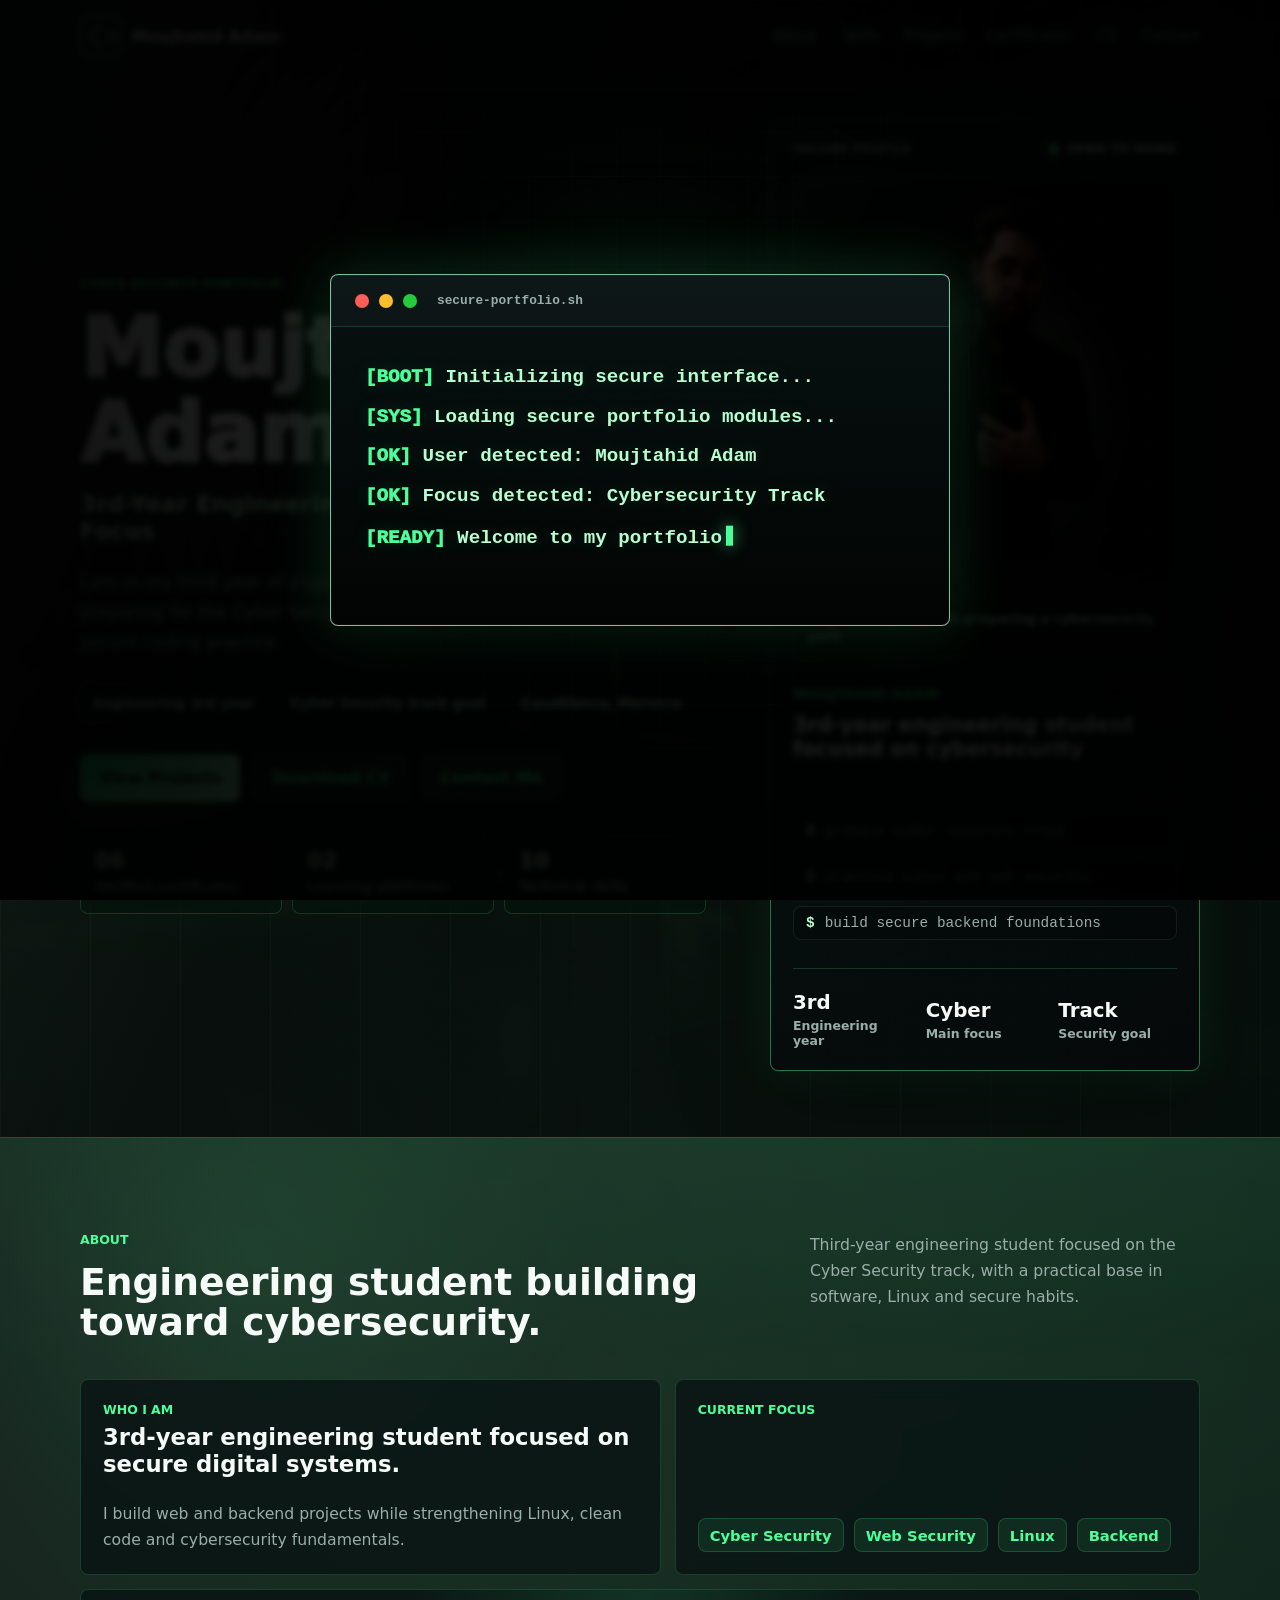
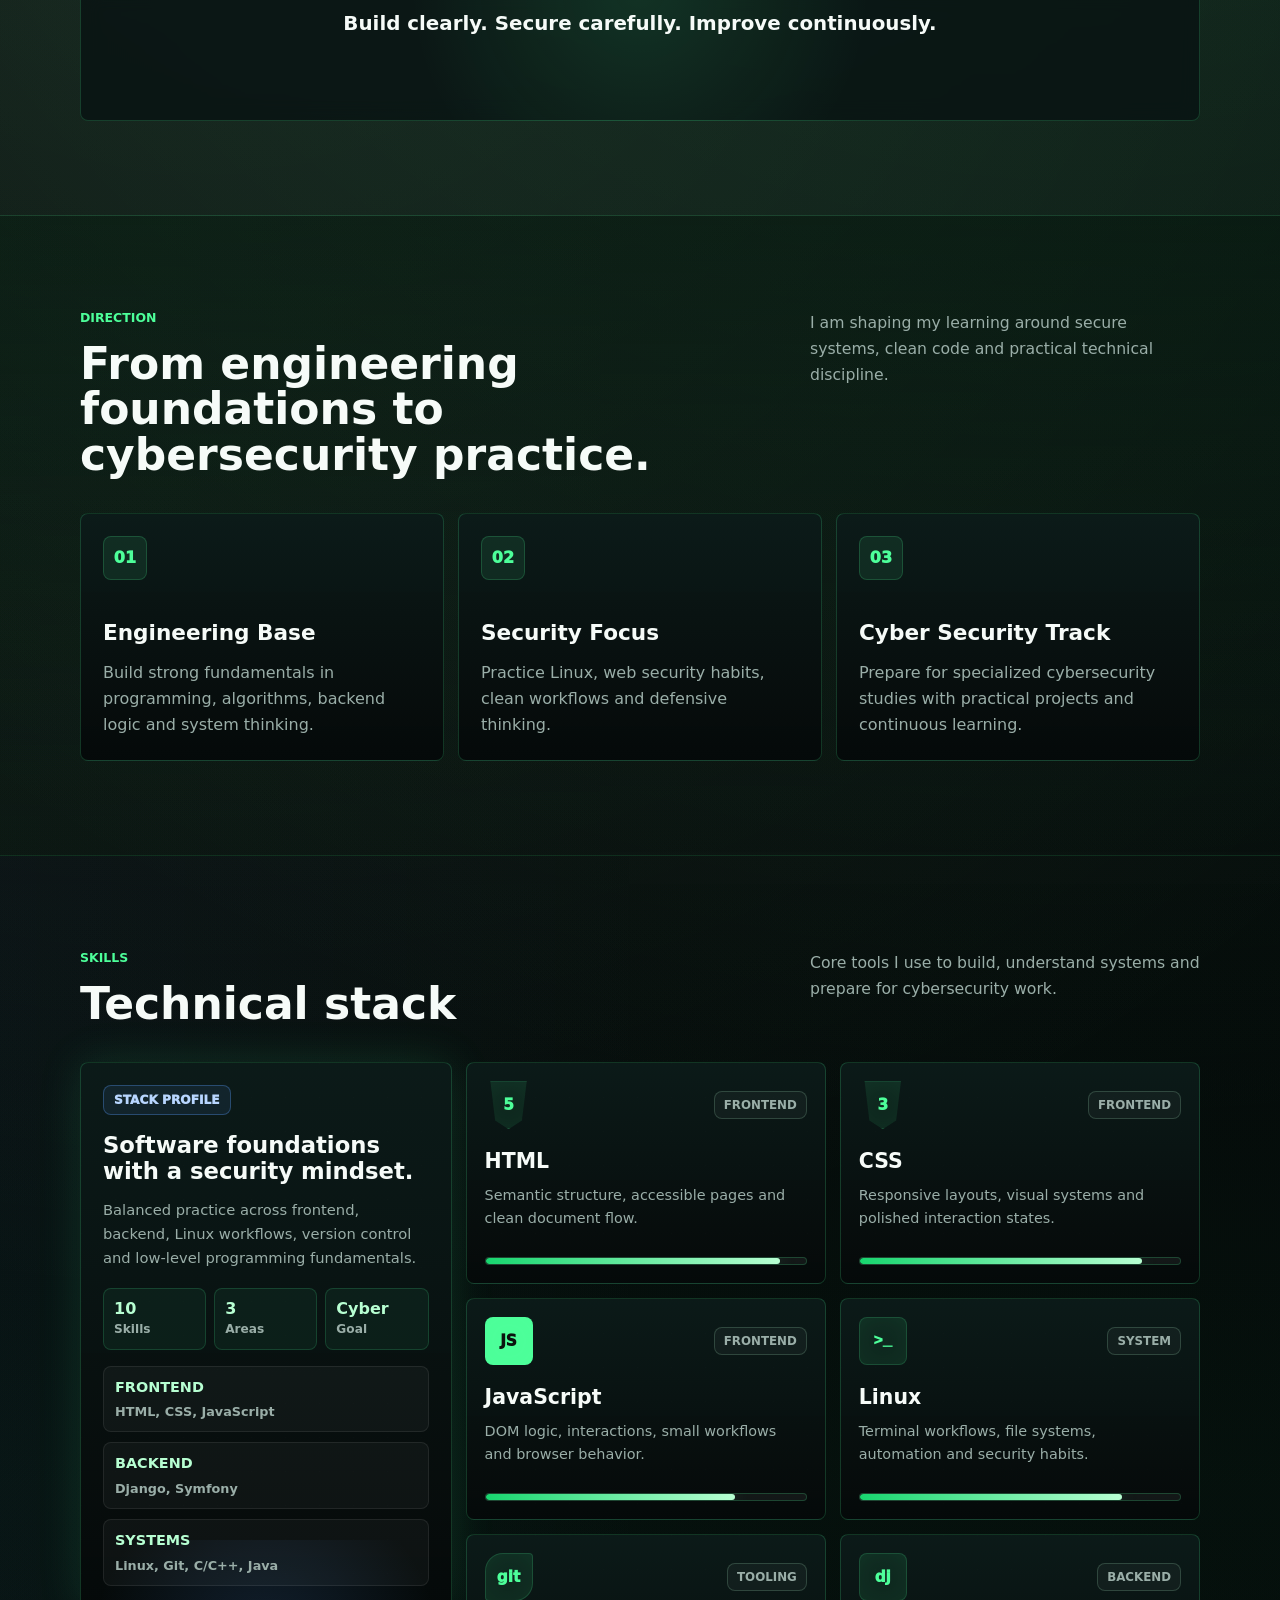
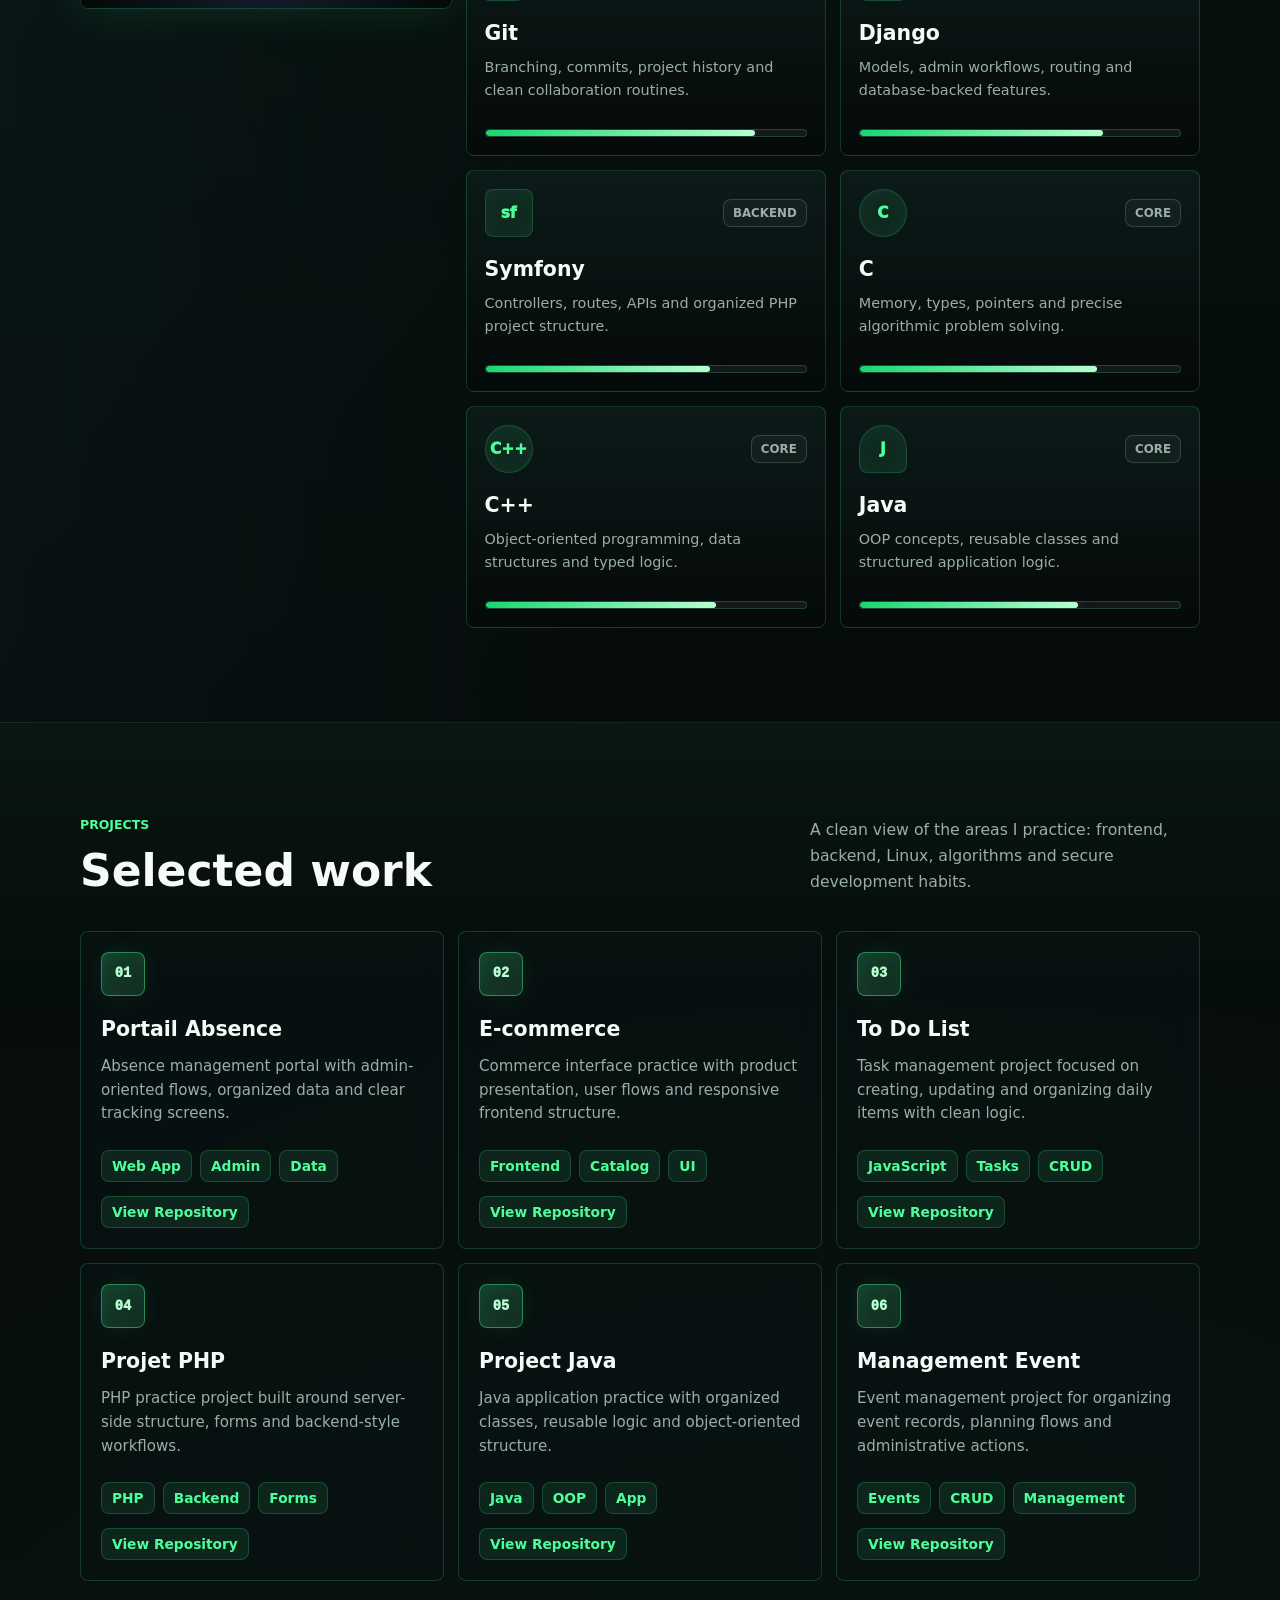
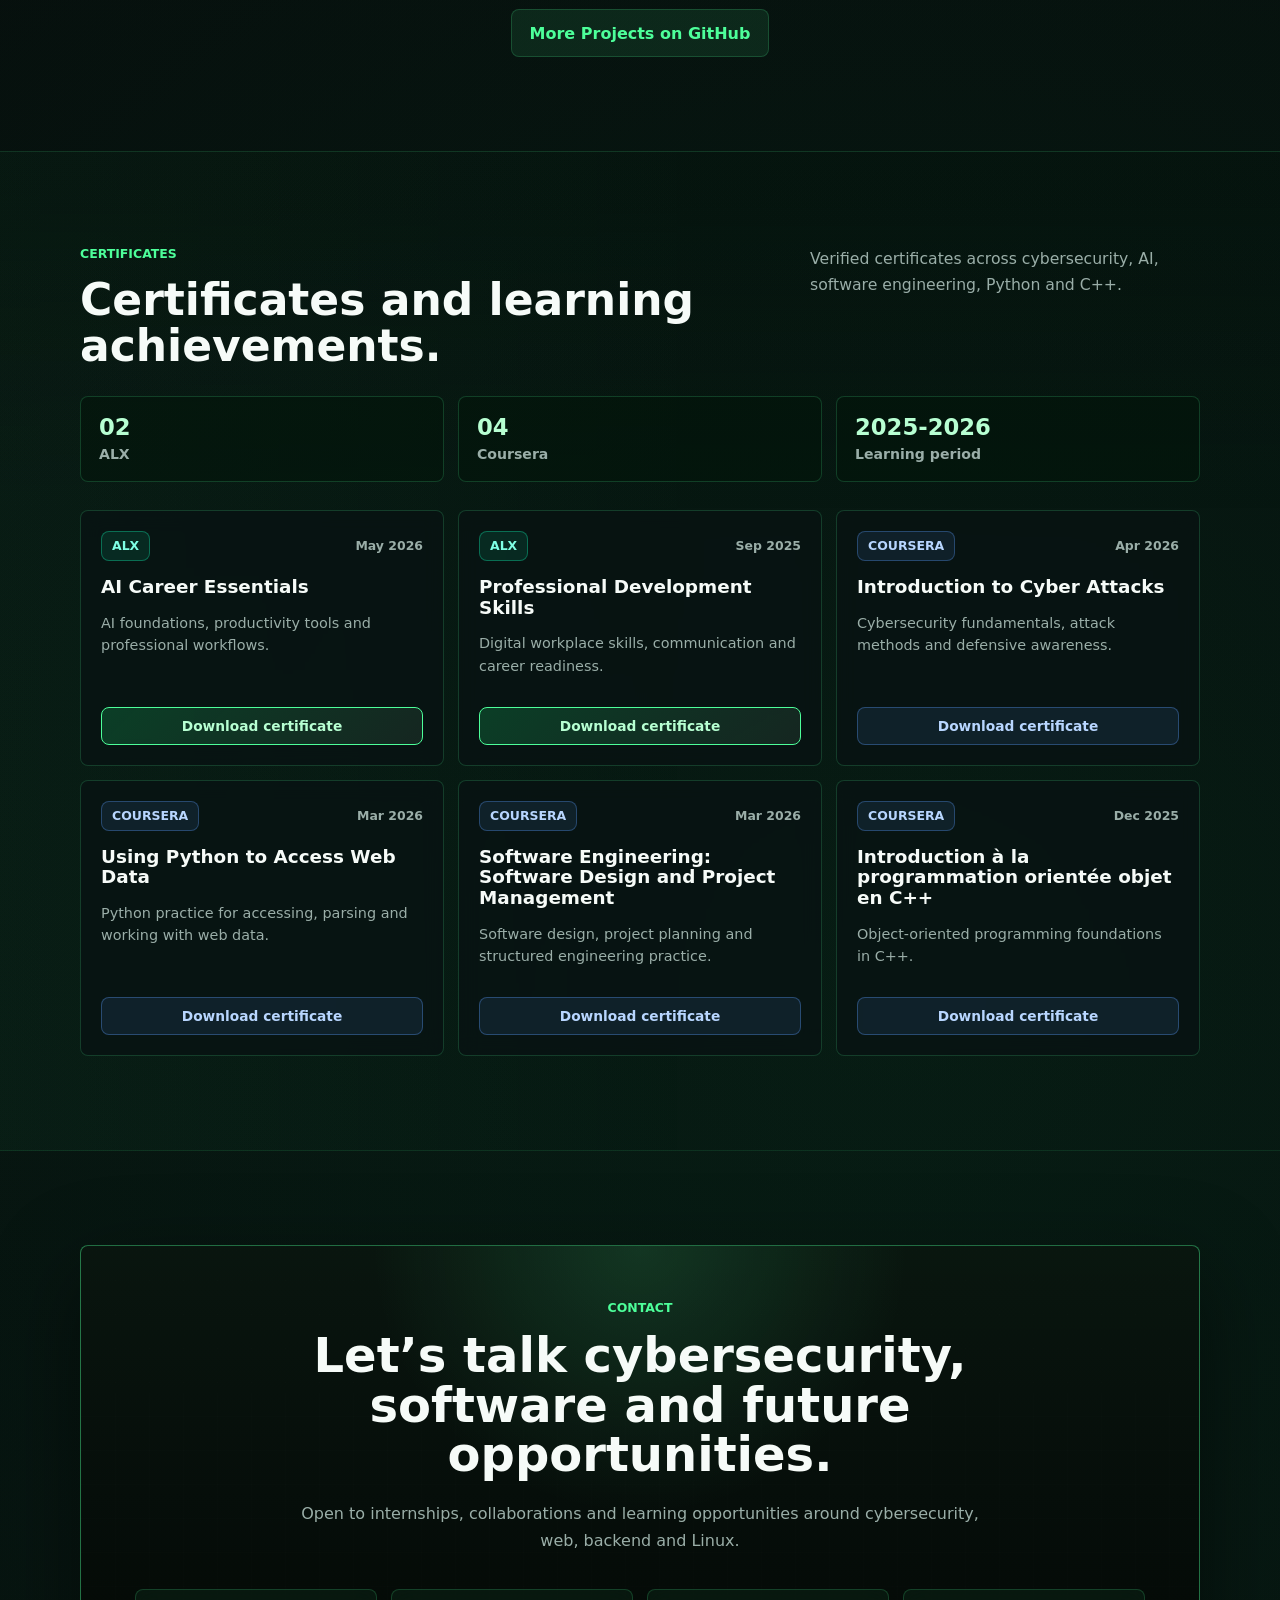
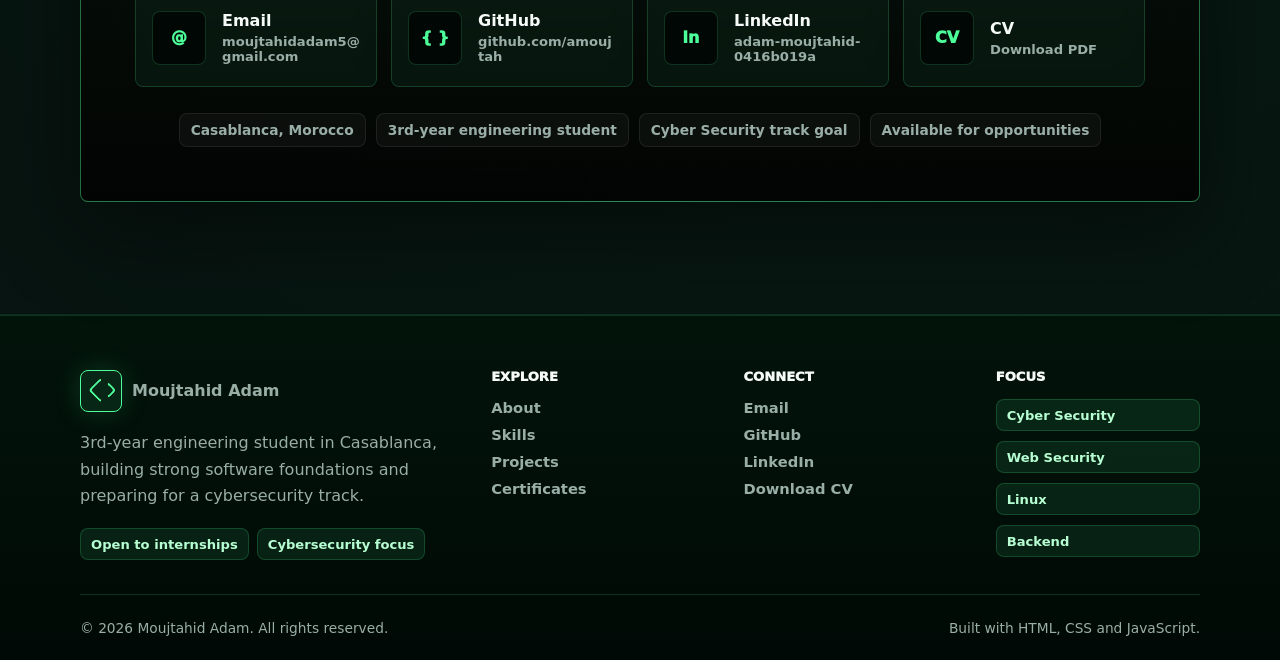
==== commit f8391eb1: "Portfolio finished" ====
--- a/index.html
+++ b/index.html
@@ -1,7 +1,6 @@
 <!doctype html>
 <html lang="en">
   <head>
-    <link rel="icon" type="image/png" href="assets/Screenshot 2026-05-24 at 17.11.50.png"
     <meta charset="utf-8" />
     <meta name="viewport" content="width=device-width, initial-scale=1" />
     <title>Moujtahid Adam | Cyber Security Portfolio</title>
@@ -10,18 +9,20 @@
       content="Professional cyber security portfolio for Moujtahid Adam: skills, projects, certificates and contact."
     />
     <meta name="theme-color" content="#050707" />
+    <meta name="color-scheme" content="dark" />
     <meta property="og:title" content="Moujtahid Adam | Cyber Security Portfolio" />
     <meta
       property="og:description"
       content="3rd-year engineering student focused on cybersecurity, web, Linux, backend and clean code."
     />
     <meta property="og:type" content="website" />
-    <link rel="preload" as="image" href="assets/hero-cyber-green.png" />
-    <link rel="preload" as="image" href="assets/ChatGPT%20Image%2023%20mai%202026%2C%2022_07_11.png" />
+    <link rel="icon" type="image/png" href="assets/Screenshot%202026-05-24%20at%2017.11.50.png" />
+    <link rel="preload" as="image" href="assets/hero-cyber-green.webp" type="image/webp" />
+    <link rel="preload" as="image" href="assets/profile-moujtahid-adam.webp" type="image/webp" />
     <link rel="stylesheet" href="styles.css" />
+    <noscript><style>.loader,.welcome-gate{display:none!important}</style></noscript>
   </head>
   <body>
-    <noscript><style>.loader,.welcome-gate{display:none}</style></noscript>
     <canvas class="matrix-bg" data-matrix-bg aria-hidden="true"></canvas>
     <canvas class="particle-bg" data-particle-bg aria-hidden="true"></canvas>
 
@@ -142,10 +143,17 @@
             </div>
 
             <figure class="profile-photo">
-              <img
-                src="assets/ChatGPT%20Image%2023%20mai%202026%2C%2022_07_11.png"
-                alt="Professional photo of Moujtahid Adam"
-              />
+              <picture>
+                <source srcset="assets/profile-moujtahid-adam.webp" type="image/webp" />
+                <img
+                  src="assets/ChatGPT%20Image%2023%20mai%202026%2C%2022_07_11.png"
+                  width="1122"
+                  height="1402"
+                  decoding="async"
+                  fetchpriority="high"
+                  alt="Professional photo of Moujtahid Adam"
+                />
+              </picture>
               <figcaption>Engineering student preparing a cybersecurity path</figcaption>
             </figure>
 
@@ -425,7 +433,7 @@
                 <span>Admin</span>
                 <span>Data</span>
               </div>
-              <a class="project-link" href="https://github.com/amoujtah/Portail-Absence" target="_blank" rel="noreferrer">
+              <a class="project-link" href="https://github.com/amoujtah/Portail-Absence" target="_blank" rel="noopener noreferrer">
                 View Repository
               </a>
             </article>
@@ -438,7 +446,7 @@
                 <span>Catalog</span>
                 <span>UI</span>
               </div>
-              <a class="project-link" href="https://github.com/amoujtah/E-commerce" target="_blank" rel="noreferrer">
+              <a class="project-link" href="https://github.com/amoujtah/E-commerce" target="_blank" rel="noopener noreferrer">
                 View Repository
               </a>
             </article>
@@ -451,7 +459,7 @@
                 <span>Tasks</span>
                 <span>CRUD</span>
               </div>
-              <a class="project-link" href="https://github.com/amoujtah/To_Do_list" target="_blank" rel="noreferrer">
+              <a class="project-link" href="https://github.com/amoujtah/To_Do_list" target="_blank" rel="noopener noreferrer">
                 View Repository
               </a>
             </article>
@@ -464,7 +472,7 @@
                 <span>Backend</span>
                 <span>Forms</span>
               </div>
-              <a class="project-link" href="https://github.com/amoujtah/Projet-php" target="_blank" rel="noreferrer">
+              <a class="project-link" href="https://github.com/amoujtah/Projet-php" target="_blank" rel="noopener noreferrer">
                 View Repository
               </a>
             </article>
@@ -477,7 +485,7 @@
                 <span>OOP</span>
                 <span>App</span>
               </div>
-              <a class="project-link" href="https://github.com/amoujtah/Project_java" target="_blank" rel="noreferrer">
+              <a class="project-link" href="https://github.com/amoujtah/Project_java" target="_blank" rel="noopener noreferrer">
                 View Repository
               </a>
             </article>
@@ -490,14 +498,14 @@
                 <span>CRUD</span>
                 <span>Management</span>
               </div>
-              <a class="project-link" href="https://github.com/amoujtah/Management-Event" target="_blank" rel="noreferrer">
+              <a class="project-link" href="https://github.com/amoujtah/Management-Event" target="_blank" rel="noopener noreferrer">
                 View Repository
               </a>
             </article>
           </div>
 
           <div class="project-more reveal">
-            <a class="button ghost" href="https://github.com/amoujtah" target="_blank" rel="noreferrer" data-cursor="GitHub">
+            <a class="button ghost" href="https://github.com/amoujtah" target="_blank" rel="noopener noreferrer" data-cursor="GitHub">
               More Projects on GitHub
             </a>
           </div>
@@ -509,22 +517,22 @@
           <div class="section-head reveal">
             <div>
               <p class="eyebrow">Certificates</p>
-              <h2>6 certificates ready to download.</h2>
+              <h2>Certificates and learning achievements.</h2>
             </div>
             <p class="section-copy">
-              Verified learning proofs from ALX and Coursera, kept clean and
-              easy to download as PDF or PNG.
+              Verified certificates across cybersecurity, AI, software
+              engineering, Python and C++.
             </p>
           </div>
 
           <div class="cert-summary reveal" aria-label="Certificate summary">
             <span>
               <strong>02</strong>
-              ALX certificates
+              ALX
             </span>
             <span>
               <strong>04</strong>
-              Coursera certificates
+              Coursera
             </span>
             <span>
               <strong>2025-2026</strong>
@@ -537,10 +545,10 @@
               <div class="cert-content">
                 <div class="cert-meta">
                   <span class="cert-provider alx">ALX</span>
-                  <span class="cert-date">Issued May 2026</span>
+                  <span class="cert-date">May 2026</span>
                 </div>
                 <h3>AI Career Essentials</h3>
-                <p>Certificate of achievement for completing the ALX AI Career Essentials program.</p>
+                <p>AI foundations, productivity tools and professional workflows.</p>
                 <div class="cert-actions">
                   <a
                     href="assets/certificates/alx-ai-career-essentials.png"
@@ -550,7 +558,7 @@
                     data-certificate-download
                     data-cursor="PNG"
                   >
-                    Download PNG
+                    Download certificate
                   </a>
                 </div>
               </div>
@@ -560,10 +568,10 @@
               <div class="cert-content">
                 <div class="cert-meta">
                   <span class="cert-provider alx">ALX</span>
-                  <span class="cert-date">Issued Sep 2025</span>
+                  <span class="cert-date">Sep 2025</span>
                 </div>
                 <h3>Professional Development Skills</h3>
-                <p>Certificate of completion for professional development skills for the digital age.</p>
+                <p>Digital workplace skills, communication and career readiness.</p>
                 <div class="cert-actions">
                   <a
                     href="assets/certificates/alx-professional-development-skills.png"
@@ -573,7 +581,7 @@
                     data-certificate-download
                     data-cursor="PNG"
                   >
-                    Download PNG
+                    Download certificate
                   </a>
                 </div>
               </div>
@@ -583,10 +591,10 @@
               <div class="cert-content">
                 <div class="cert-meta">
                   <span class="cert-provider coursera">Coursera</span>
-                  <span class="cert-date">Issued Apr 2026</span>
+                  <span class="cert-date">Apr 2026</span>
                 </div>
                 <h3>Introduction to Cyber Attacks</h3>
-                <p>New York University certificate. Credential ID 205K7WQWE498.</p>
+                <p>Cybersecurity fundamentals, attack methods and defensive awareness.</p>
                 <div class="cert-actions">
                   <a
                     href="assets/certificates/coursera-introduction-to-cyber-attacks.pdf"
@@ -596,7 +604,7 @@
                     data-certificate-download
                     data-cursor="PDF"
                   >
-                    Download PDF
+                    Download certificate
                   </a>
                 </div>
               </div>
@@ -606,10 +614,10 @@
               <div class="cert-content">
                 <div class="cert-meta">
                   <span class="cert-provider coursera">Coursera</span>
-                  <span class="cert-date">Issued Mar 2026</span>
+                  <span class="cert-date">Mar 2026</span>
                 </div>
                 <h3>Using Python to Access Web Data</h3>
-                <p>University of Michigan certificate. Credential ID HPWU0O90Y50P.</p>
+                <p>Python practice for accessing, parsing and working with web data.</p>
                 <div class="cert-actions">
                   <a
                     href="assets/certificates/coursera-python-web-data.pdf"
@@ -619,7 +627,7 @@
                     data-certificate-download
                     data-cursor="PDF"
                   >
-                    Download PDF
+                    Download certificate
                   </a>
                 </div>
               </div>
@@ -629,10 +637,10 @@
               <div class="cert-content">
                 <div class="cert-meta">
                   <span class="cert-provider coursera">Coursera</span>
-                  <span class="cert-date">Issued Mar 2026</span>
+                  <span class="cert-date">Mar 2026</span>
                 </div>
                 <h3>Software Engineering: Software Design and Project Management</h3>
-                <p>The Hong Kong University of Science and Technology certificate. Credential ID QCCV6LBXHB8F.</p>
+                <p>Software design, project planning and structured engineering practice.</p>
                 <div class="cert-actions">
                   <a
                     href="assets/certificates/coursera-software-design-project-management.pdf"
@@ -642,7 +650,7 @@
                     data-certificate-download
                     data-cursor="PDF"
                   >
-                    Download PDF
+                    Download certificate
                   </a>
                 </div>
               </div>
@@ -652,10 +660,10 @@
               <div class="cert-content">
                 <div class="cert-meta">
                   <span class="cert-provider coursera">Coursera</span>
-                  <span class="cert-date">Issued Dec 2025</span>
+                  <span class="cert-date">Dec 2025</span>
                 </div>
                 <h3>Introduction à la programmation orientée objet en C++</h3>
-                <p>EPFL certificate supporting object-oriented programming foundations. Credential ID UPABAEK5THX5.</p>
+                <p>Object-oriented programming foundations in C++.</p>
                 <div class="cert-actions">
                   <a
                     href="assets/certificates/coursera-cpp-oop.pdf"
@@ -665,7 +673,7 @@
                     data-certificate-download
                     data-cursor="PDF"
                   >
-                    Download PDF
+                    Download certificate
                   </a>
                 </div>
               </div>
@@ -692,14 +700,14 @@
                   <small>moujtahidadam5@gmail.com</small>
                 </span>
               </a>
-              <a class="contact-action" href="https://github.com/amoujtah" target="_blank" rel="noreferrer" data-cursor="GitHub">
+              <a class="contact-action" href="https://github.com/amoujtah" target="_blank" rel="noopener noreferrer" data-cursor="GitHub">
                 <span class="contact-icon" aria-hidden="true">{ }</span>
                 <span>
                   GitHub
                   <small>github.com/amoujtah</small>
                 </span>
               </a>
-              <a class="contact-action" href="https://www.linkedin.com/in/adam-moujtahid-0416b019a/" target="_blank" rel="noreferrer" data-cursor="LinkedIn">
+              <a class="contact-action" href="https://www.linkedin.com/in/adam-moujtahid-0416b019a/" target="_blank" rel="noopener noreferrer" data-cursor="LinkedIn">
                 <span class="contact-icon" aria-hidden="true">in</span>
                 <span>
                   LinkedIn
@@ -756,8 +764,8 @@
         <div class="footer-column">
           <h3>Connect</h3>
           <a href="mailto:moujtahidadam5@gmail.com" data-cursor="Mail">Email</a>
-          <a href="https://github.com/amoujtah" target="_blank" rel="noreferrer" data-cursor="GitHub">GitHub</a>
-          <a href="https://www.linkedin.com/in/adam-moujtahid-0416b019a/" target="_blank" rel="noreferrer" data-cursor="LinkedIn">LinkedIn</a>
+          <a href="https://github.com/amoujtah" target="_blank" rel="noopener noreferrer" data-cursor="GitHub">GitHub</a>
+          <a href="https://www.linkedin.com/in/adam-moujtahid-0416b019a/" target="_blank" rel="noopener noreferrer" data-cursor="LinkedIn">LinkedIn</a>
           <a href="assets/CV.pdf" download="Moujtahid-Adam-CV.pdf" target="_blank" rel="noopener" data-cursor="CV">Download CV</a>
         </div>
 
--- a/styles.css
+++ b/styles.css
@@ -26,6 +26,7 @@
 
 html {
   scroll-behavior: smooth;
+  scroll-padding-top: 86px;
 }
 
 body {
@@ -41,6 +42,7 @@
   color: var(--text);
   letter-spacing: 0;
   text-rendering: optimizeLegibility;
+  overflow-x: clip;
 }
 
 body.is-loading,
@@ -50,6 +52,12 @@
 
 body.nav-open {
   overflow: hidden;
+}
+
+@supports not (overflow: clip) {
+  body {
+    overflow-x: hidden;
+  }
 }
 
 body::before {
@@ -120,6 +128,11 @@
   cursor: pointer;
 }
 
+:where(a, button, input, textarea):focus-visible {
+  outline: 2px solid var(--green-light);
+  outline-offset: 4px;
+}
+
 .loader {
   position: fixed;
   inset: 0;
@@ -558,6 +571,18 @@
   pointer-events: none;
 }
 
+@supports (background-image: image-set(url("assets/hero-cyber-green.webp") type("image/webp"))) {
+  .hero::before {
+    background:
+      linear-gradient(90deg, rgba(5, 7, 7, 0.94), rgba(5, 7, 7, 0.64) 54%, rgba(5, 7, 7, 0.88)),
+      linear-gradient(180deg, rgba(5, 7, 7, 0.48), rgba(5, 7, 7, 0.96)),
+      image-set(
+        url("assets/hero-cyber-green.webp") type("image/webp"),
+        url("assets/hero-cyber-green.png") type("image/png")
+      ) center / cover;
+  }
+}
+
 .hero-noise {
   position: absolute;
   inset: 0;
@@ -826,6 +851,12 @@
     linear-gradient(180deg, transparent 58%, rgba(3, 21, 11, 0.9)),
     linear-gradient(120deg, rgba(77, 255, 154, 0.14), transparent 46%);
   pointer-events: none;
+}
+
+.profile-photo picture {
+  display: block;
+  width: 100%;
+  height: 100%;
 }
 
 .profile-photo img {
@@ -1463,8 +1494,7 @@
 }
 
 .project-card,
-.cert-card,
-.contact-form {
+.cert-card {
   border: 1px solid var(--line);
   border-radius: var(--radius);
   background: var(--panel);
@@ -1538,7 +1568,6 @@
 
 .stack span,
 .project-link,
-.contact-links a,
 .cert-actions a {
   min-height: 32px;
   display: inline-flex;
@@ -1740,6 +1769,7 @@
 }
 
 .contact-action {
+  min-width: 0;
   min-height: 98px;
   display: flex;
   align-items: center;
@@ -1979,6 +2009,11 @@
 
   .welcome-terminal-body p.is-active::after {
     animation: none;
+  }
+
+  .matrix-bg,
+  .particle-bg {
+    display: none;
   }
 }
 
